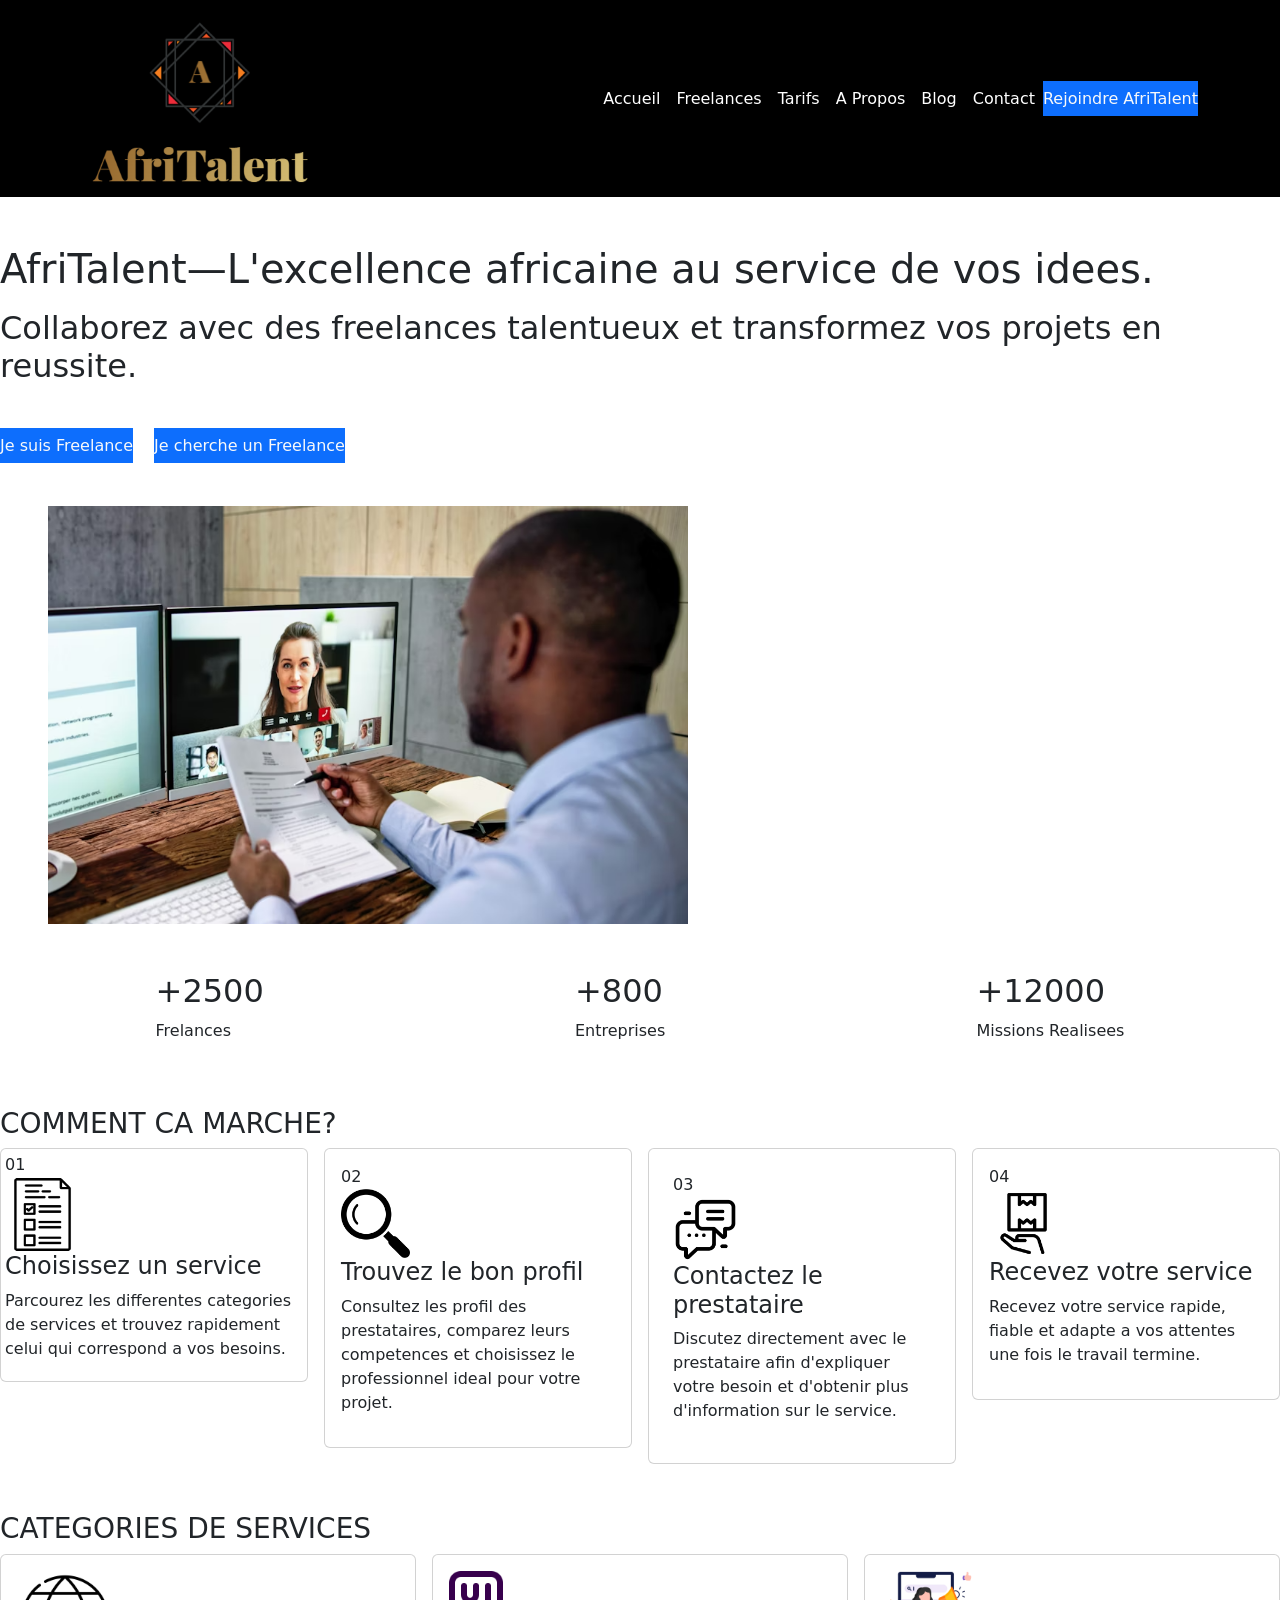
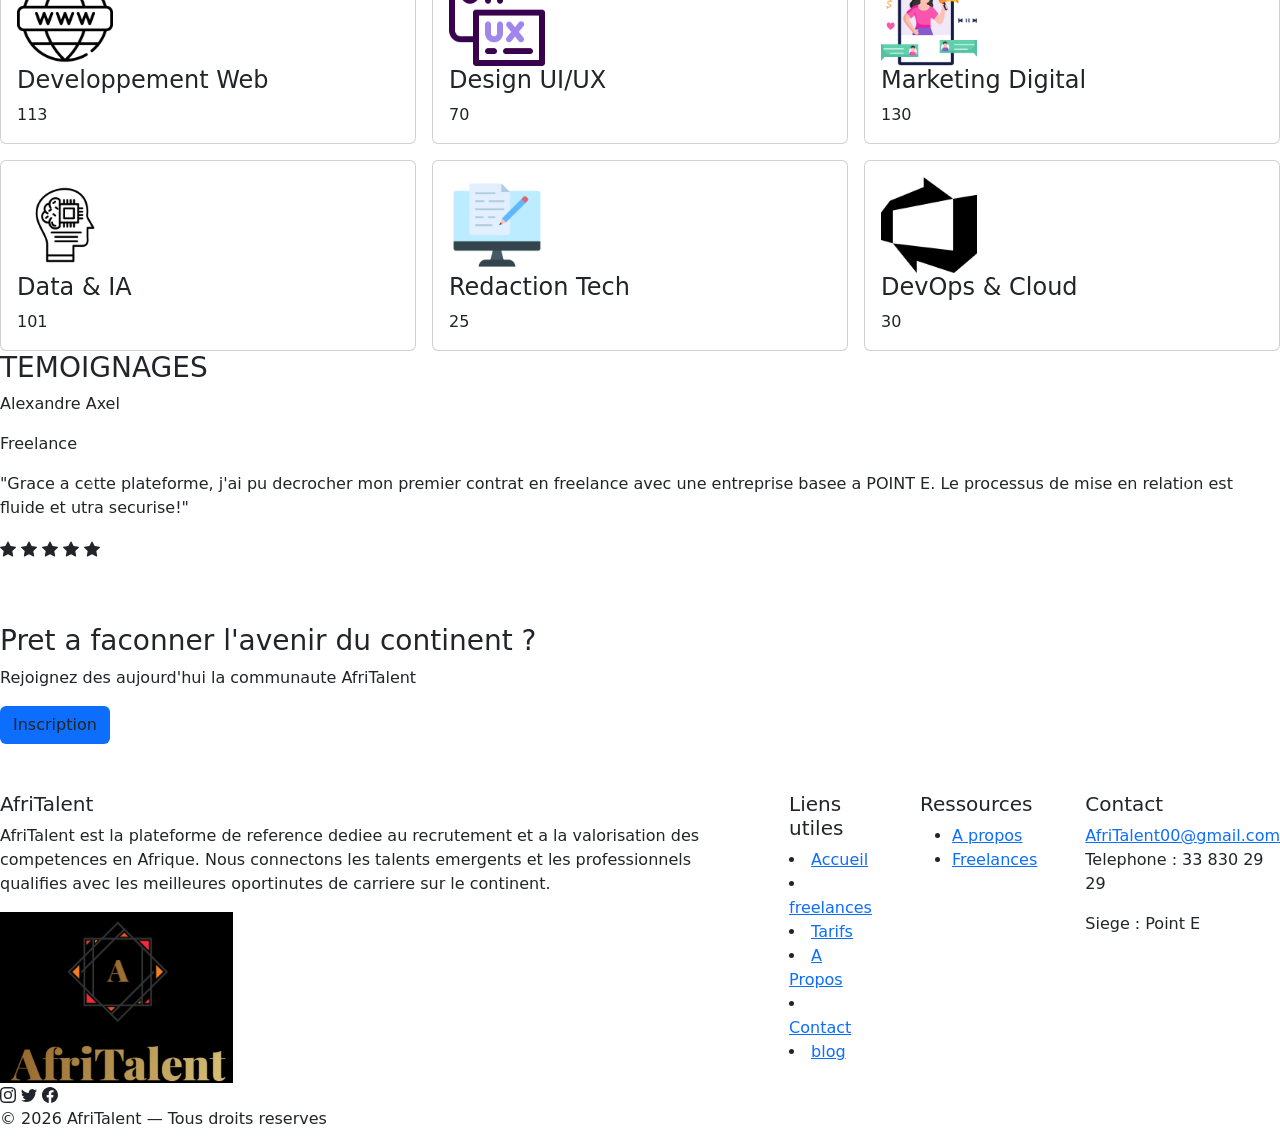
==== index.html @ 54f85961 "HTML : structure complète des 5 pages avec sections et contenu texte" ====
<!DOCTYPE html>
<html lang="fr">
<head>
    <meta charset="UTF-8">
    <meta name="viewport" content="width=device-width, initial-scale=1.0">
    <title>AfriTalent _ Accueil</title>

    <link
    href="https://cdn.jsdelivr.net/npm/bootstrap@5.3.0/dist/css/bootstrap.min.css"
    rel="stylesheet">

    <link rel="stylesheet" href="css/style.css">
</head>
<body>

        
    </header> 
        <!-- HEADER / NAVBAR -->
        <nav class="navbar navbar-expand-lg navbar-dark bg-black">
            <div class="container">
                <a class="navbar-brand" href="index.html"><img src="Images/logoAFRI.png" alt=""></a>
                <button class="navbar-toggler" type="button"
                        data-bs-toggle="collapse"
                        data-bs-target="#navMenu"
                        aria-controls="navMenu"
                        aria-expanded="false"
                        aria-label="toggle navigation">
                    <span class="navbar-toggler-icon"></span>
                </button>
                <div class="collapse navbar-collapse" id="navMenu">

                    <ul class=" navbar-nav ms-auto">

                        <li class="nav-item"><a class="nav-link active" href="index.html"> Accueil</a></li>
                        <li class="nav-item"><a class="nav-link active" href="freelances.html"> Freelances</a></li>
                        <li class="nav-item"><a class="nav-link active" href="tarifs.html">Tarifs</a></li>
                        <li class="nav-item"><a class="nav-link active" href="about.html"> A Propos</a></li>
                        <li class="nav-item"><a class="nav-link active" href="index.html">Blog</a></li>
                        <li class="nav-item"><a class="nav-link active" href="contact.html">Contact</a></li>
                        
                    </ul>
                </div>

                <div>  
                    <a class="bg-primary text-light text-decoration-none py-2" href="contact.html">Rejoindre AfriTalent</a>
            </div>

        </nav>  
    </header>  

    <main>

        <section class="py-5">
            <!-- SECTION HERO -->

            <div>
                <h1>AfriTalent—L'excellence africaine au service de vos idees.</h1>
            </div>

            <div>
                <h2 class="mt-3">Collaborez avec des freelances talentueux et transformez vos projets en reussite.</h2>
            </div>
            <div class="mt-5">
            <a class="bg-primary text-light text-decoration-none py-2 " href="freelances.html">Je suis Freelance</a>
            <a class="bg-primary text-light text-decoration-none py-2 ms-3" href="index.html">Je cherche un Freelance</a>
            </div>

            <div class="mt-5">
                <div><img src="Images/photravail.png" class="w-50 ms-5" alt=""></div>
                <div class="d-flex justify-content-around mt-5 align-items-center flex-grow-1">
                    <div>
                        <h2>+2500</h2>
                        <p>Frelances</p>
                    </div>
                    <div>
                        <h2>+800</h2>
                        <p>Entreprises</p>
                    </div>
                    <div>
                        <h2>+12000</h2>
                        <P>Missions Realisees</P>
                    </div>
                </div>
            </div> 

        </section>

        <section>
            <h3>COMMENT CA MARCHE? </h3>

            <div  class="row g-3">
                <div class="col-md-3">
                    <div class="card p-1">
                        <span>01</span>
                        <img src="Images/service.png" class="w-25" alt="">
                        <h4>Choisissez un service</h4>
                        <p>Parcourez les differentes categories de services et trouvez rapidement celui qui correspond a vos besoins. </p>
                    </div>
                </div>
                <div class="col-md-3">
                    <div class="card p-3">
                        <span>02</span>
                        <img src="Images/recherche.png" class="w-25" alt="">
                        <h4>Trouvez le bon profil</h4>
                        <p>Consultez les profil des prestataires, comparez leurs competences et choisissez le professionnel ideal pour votre projet.</p>
                    </div>
                </div>
                <div class="col-md-3">
                    <div class="card p-4">
                        <span>03</span>
                        <img src="Images/contact.png" class="w-25" alt="">
                        <h4>Contactez le prestataire</h4>
                        <p>Discutez directement avec le prestataire afin d'expliquer votre besoin et d'obtenir plus d'information sur le service.</p>
                    </div>
                </div>
                <div class="col-md-3">
                    <div class="card p-3">
                        <span>04</span>
                        <img src="Images/recevoir.png" class="w-25" alt="">
                        <h4>Recevez votre service</h4>
                        <p>Recevez votre service rapide, fiable et adapte a vos attentes une fois le travail termine.</p>
                    </div>
                </div>

            </div>


        </section>

        <section class="mt-5">

            <h3>CATEGORIES DE SERVICES</h3>

            <div class="row g-3">
                <div class="col-md-4">
                    <div class="card p-3">
                        <img src="Images/devWeb.png" class="w-25" alt="">
                        <h4>Developpement  Web</h4>
                        <span>113</span>
                    </div>
                </div>

                <div  class="col-md-4">
                    <div class="card p-3">
                        <img src="Images/uiux.png" class="w-25" alt="">
                        <h4>Design UI/UX</h4>
                        <span>70</span>
                    </div>
                </div>

                <div  class="col-md-4">
                    <div class="card p-3">
                        <img src="Images/digital-marketing.png" class="w-25" alt="">
                        <h4>Marketing Digital</h4>
                        <span>130</span>
                    </div>
                </div>

                <div  class="col-md-4">
                    <div class="card p-3">
                        <img src="Images/assistant-intelligent.png" class="w-25" alt="">
                        <h4>Data & IA</h4>
                        <span>101</span>
                    </div>
                </div>

                <div  class="col-md-4">
                    <div class="card p-3">
                        <img src="Images/redTech.png" class="w-25" alt="">
                        <h4>Redaction Tech</h4>
                        <span>25</span>
                    </div>
                </div>

                <div  class="col-md-4">
                    <div class="card p-3">
                        <img src="Images/devCloud.png" class="w-25" alt="">
                        <h4>DevOps & Cloud</h4>
                        <span>30</span>
                    </div>
                </div>

            </div>
        </section>

        <section>

            <h3>TEMOIGNAGES</h3>

            <div id="carouselExampleAutoplaying" class=" carousel slide" data-bs-ride="carousel">
                <div class="carousel-inner col-md-6">

                    
                        <div class="carousel-item active" data-bs-interval="10000">
                            <img src="Images/pers1.jpg" class="d-block w-100 " alt="">
                            <p>Alexandre Axel</p>
                            <p>Freelance</p>
                            <p>"Grace a cette plateforme, j'ai pu decrocher mon premier contrat en freelance avec une entreprise basee a POINT E. Le processus de mise en relation est fluide et utra securise!"</p>
                            <p> <svg xmlns="http://www.w3.org/2000/svg" width="16" height="16" fill="currentColor" class="bi bi-star-fill" viewBox="0 0 16 16">
  <path d="M3.612 15.443c-.386.198-.824-.149-.746-.592l.83-4.73L.173 6.765c-.329-.314-.158-.888.283-.95l4.898-.696L7.538.792c.197-.39.73-.39.927 0l2.184 4.327 4.898.696c.441.062.612.636.282.95l-3.522 3.356.83 4.73c.078.443-.36.79-.746.592L8 13.187l-4.389 2.256z"/>
</svg>
                            <svg xmlns="http://www.w3.org/2000/svg" width="16" height="16" fill="currentColor" class="bi bi-star-fill" viewBox="0 0 16 16">
  <path d="M3.612 15.443c-.386.198-.824-.149-.746-.592l.83-4.73L.173 6.765c-.329-.314-.158-.888.283-.95l4.898-.696L7.538.792c.197-.39.73-.39.927 0l2.184 4.327 4.898.696c.441.062.612.636.282.95l-3.522 3.356.83 4.73c.078.443-.36.79-.746.592L8 13.187l-4.389 2.256z"/>
</svg>
                            <svg xmlns="http://www.w3.org/2000/svg" width="16" height="16" fill="currentColor" class="bi bi-star-fill" viewBox="0 0 16 16">
  <path d="M3.612 15.443c-.386.198-.824-.149-.746-.592l.83-4.73L.173 6.765c-.329-.314-.158-.888.283-.95l4.898-.696L7.538.792c.197-.39.73-.39.927 0l2.184 4.327 4.898.696c.441.062.612.636.282.95l-3.522 3.356.83 4.73c.078.443-.36.79-.746.592L8 13.187l-4.389 2.256z"/>
</svg>
                            <svg xmlns="http://www.w3.org/2000/svg" width="16" height="16" fill="currentColor" class="bi bi-star-fill" viewBox="0 0 16 16">
  <path d="M3.612 15.443c-.386.198-.824-.149-.746-.592l.83-4.73L.173 6.765c-.329-.314-.158-.888.283-.95l4.898-.696L7.538.792c.197-.39.73-.39.927 0l2.184 4.327 4.898.696c.441.062.612.636.282.95l-3.522 3.356.83 4.73c.078.443-.36.79-.746.592L8 13.187l-4.389 2.256z"/>
</svg>
                            <svg xmlns="http://www.w3.org/2000/svg" width="16" height="16" fill="currentColor" class="bi bi-star-fill" viewBox="0 0 16 16">
  <path d="M3.612 15.443c-.386.198-.824-.149-.746-.592l.83-4.73L.173 6.765c-.329-.314-.158-.888.283-.95l4.898-.696L7.538.792c.197-.39.73-.39.927 0l2.184 4.327 4.898.696c.441.062.612.636.282.95l-3.522 3.356.83 4.73c.078.443-.36.79-.746.592L8 13.187l-4.389 2.256z"/>
</svg></p>
                        </div>
                        <div class="carousel-item " data-bs-interval="2000">
                            <img src="Images/pers2.jpg" class="d-block w-100 " alt="...">
                            <p>Martin Nike</p>
                            <p>Entreprise</p>
                            <p>"Trouver des profils qualifies et disponibles a POINT E ou partout en Afrique est un veritable defi. Ce site nous a permis de recruter trois profils cles en un temps record."</p>
                            <p> <svg xmlns="http://www.w3.org/2000/svg" width="16" height="16" fill="currentColor" class="bi bi-star-fill" viewBox="0 0 16 16">
  <path d="M3.612 15.443c-.386.198-.824-.149-.746-.592l.83-4.73L.173 6.765c-.329-.314-.158-.888.283-.95l4.898-.696L7.538.792c.197-.39.73-.39.927 0l2.184 4.327 4.898.696c.441.062.612.636.282.95l-3.522 3.356.83 4.73c.078.443-.36.79-.746.592L8 13.187l-4.389 2.256z"/>
</svg>
                            <svg xmlns="http://www.w3.org/2000/svg" width="16" height="16" fill="currentColor" class="bi bi-star-fill" viewBox="0 0 16 16">
  <path d="M3.612 15.443c-.386.198-.824-.149-.746-.592l.83-4.73L.173 6.765c-.329-.314-.158-.888.283-.95l4.898-.696L7.538.792c.197-.39.73-.39.927 0l2.184 4.327 4.898.696c.441.062.612.636.282.95l-3.522 3.356.83 4.73c.078.443-.36.79-.746.592L8 13.187l-4.389 2.256z"/>
</svg>
                            <svg xmlns="http://www.w3.org/2000/svg" width="16" height="16" fill="currentColor" class="bi bi-star-fill" viewBox="0 0 16 16">
  <path d="M3.612 15.443c-.386.198-.824-.149-.746-.592l.83-4.73L.173 6.765c-.329-.314-.158-.888.283-.95l4.898-.696L7.538.792c.197-.39.73-.39.927 0l2.184 4.327 4.898.696c.441.062.612.636.282.95l-3.522 3.356.83 4.73c.078.443-.36.79-.746.592L8 13.187l-4.389 2.256z"/>
</svg>
                            <svg xmlns="http://www.w3.org/2000/svg" width="16" height="16" fill="currentColor" class="bi bi-star-fill" viewBox="0 0 16 16">
  <path d="M3.612 15.443c-.386.198-.824-.149-.746-.592l.83-4.73L.173 6.765c-.329-.314-.158-.888.283-.95l4.898-.696L7.538.792c.197-.39.73-.39.927 0l2.184 4.327 4.898.696c.441.062.612.636.282.95l-3.522 3.356.83 4.73c.078.443-.36.79-.746.592L8 13.187l-4.389 2.256z"/>
</svg>
                            <svg xmlns="http://www.w3.org/2000/svg" width="16" height="16" fill="currentColor" class="bi bi-star-fill" viewBox="0 0 16 16">
  <path d="M3.612 15.443c-.386.198-.824-.149-.746-.592l.83-4.73L.173 6.765c-.329-.314-.158-.888.283-.95l4.898-.696L7.538.792c.197-.39.73-.39.927 0l2.184 4.327 4.898.696c.441.062.612.636.282.95l-3.522 3.356.83 4.73c.078.443-.36.79-.746.592L8 13.187l-4.389 2.256z"/>
</svg></p>
                        </div>
                        <div class="carousel-item " data-bs-interval="2000">
                            <img src="Images/pers3.jpg" class="d-block w-100 " alt="...">
                            <p>Lara Garcia</p>
                            <p>Freelance</p>
                            <p>"Simple, rapide et efficace. Le meilleur endroit pour propulser sa carriere." </p>
                            <p> <svg xmlns="http://www.w3.org/2000/svg" width="16" height="16" fill="currentColor" class="bi bi-star-fill" viewBox="0 0 16 16">
  <path d="M3.612 15.443c-.386.198-.824-.149-.746-.592l.83-4.73L.173 6.765c-.329-.314-.158-.888.283-.95l4.898-.696L7.538.792c.197-.39.73-.39.927 0l2.184 4.327 4.898.696c.441.062.612.636.282.95l-3.522 3.356.83 4.73c.078.443-.36.79-.746.592L8 13.187l-4.389 2.256z"/>
</svg>
                            <svg xmlns="http://www.w3.org/2000/svg" width="16" height="16" fill="currentColor" class="bi bi-star-fill" viewBox="0 0 16 16">
  <path d="M3.612 15.443c-.386.198-.824-.149-.746-.592l.83-4.73L.173 6.765c-.329-.314-.158-.888.283-.95l4.898-.696L7.538.792c.197-.39.73-.39.927 0l2.184 4.327 4.898.696c.441.062.612.636.282.95l-3.522 3.356.83 4.73c.078.443-.36.79-.746.592L8 13.187l-4.389 2.256z"/>
</svg>
                            <svg xmlns="http://www.w3.org/2000/svg" width="16" height="16" fill="currentColor" class="bi bi-star-fill" viewBox="0 0 16 16">
  <path d="M3.612 15.443c-.386.198-.824-.149-.746-.592l.83-4.73L.173 6.765c-.329-.314-.158-.888.283-.95l4.898-.696L7.538.792c.197-.39.73-.39.927 0l2.184 4.327 4.898.696c.441.062.612.636.282.95l-3.522 3.356.83 4.73c.078.443-.36.79-.746.592L8 13.187l-4.389 2.256z"/>
</svg>
                            <svg xmlns="http://www.w3.org/2000/svg" width="16" height="16" fill="currentColor" class="bi bi-star-fill" viewBox="0 0 16 16">
  <path d="M3.612 15.443c-.386.198-.824-.149-.746-.592l.83-4.73L.173 6.765c-.329-.314-.158-.888.283-.95l4.898-.696L7.538.792c.197-.39.73-.39.927 0l2.184 4.327 4.898.696c.441.062.612.636.282.95l-3.522 3.356.83 4.73c.078.443-.36.79-.746.592L8 13.187l-4.389 2.256z"/>
</svg>
                            <svg xmlns="http://www.w3.org/2000/svg" width="16" height="16" fill="currentColor" class="bi bi-star-fill" viewBox="0 0 16 16">
  <path d="M3.612 15.443c-.386.198-.824-.149-.746-.592l.83-4.73L.173 6.765c-.329-.314-.158-.888.283-.95l4.898-.696L7.538.792c.197-.39.73-.39.927 0l2.184 4.327 4.898.696c.441.062.612.636.282.95l-3.522 3.356.83 4.73c.078.443-.36.79-.746.592L8 13.187l-4.389 2.256z"/>
</svg></p>
                        </div>
                        <div class="carousel-item"  data-bs-interval="2000">
                            <img src="Images/pers4.jpg" class="d-block w-100 " alt="">
                            <p>Ducobu babou</p>
                            <p>Entreprise</p>
                            <p>"Plus de 40% de visibilite en un mois ! Mon portfolio n'avait jamais recu autant de visites. C'est la plateforme qui manquait pour mettre en avant le savoir-faire local.</p>
                            <p> <svg xmlns="http://www.w3.org/2000/svg" width="16" height="16" fill="currentColor" class="bi bi-star-fill" viewBox="0 0 16 16">
  <path d="M3.612 15.443c-.386.198-.824-.149-.746-.592l.83-4.73L.173 6.765c-.329-.314-.158-.888.283-.95l4.898-.696L7.538.792c.197-.39.73-.39.927 0l2.184 4.327 4.898.696c.441.062.612.636.282.95l-3.522 3.356.83 4.73c.078.443-.36.79-.746.592L8 13.187l-4.389 2.256z"/>
</svg>
                            <svg xmlns="http://www.w3.org/2000/svg" width="16" height="16" fill="currentColor" class="bi bi-star-fill" viewBox="0 0 16 16">
  <path d="M3.612 15.443c-.386.198-.824-.149-.746-.592l.83-4.73L.173 6.765c-.329-.314-.158-.888.283-.95l4.898-.696L7.538.792c.197-.39.73-.39.927 0l2.184 4.327 4.898.696c.441.062.612.636.282.95l-3.522 3.356.83 4.73c.078.443-.36.79-.746.592L8 13.187l-4.389 2.256z"/>
</svg>
                            <svg xmlns="http://www.w3.org/2000/svg" width="16" height="16" fill="currentColor" class="bi bi-star-fill" viewBox="0 0 16 16">
  <path d="M3.612 15.443c-.386.198-.824-.149-.746-.592l.83-4.73L.173 6.765c-.329-.314-.158-.888.283-.95l4.898-.696L7.538.792c.197-.39.73-.39.927 0l2.184 4.327 4.898.696c.441.062.612.636.282.95l-3.522 3.356.83 4.73c.078.443-.36.79-.746.592L8 13.187l-4.389 2.256z"/>
</svg>
                            <svg xmlns="http://www.w3.org/2000/svg" width="16" height="16" fill="currentColor" class="bi bi-star-fill" viewBox="0 0 16 16">
  <path d="M3.612 15.443c-.386.198-.824-.149-.746-.592l.83-4.73L.173 6.765c-.329-.314-.158-.888.283-.95l4.898-.696L7.538.792c.197-.39.73-.39.927 0l2.184 4.327 4.898.696c.441.062.612.636.282.95l-3.522 3.356.83 4.73c.078.443-.36.79-.746.592L8 13.187l-4.389 2.256z"/>
</svg>
                            <svg xmlns="http://www.w3.org/2000/svg" width="16" height="16" fill="currentColor" class="bi bi-star-fill" viewBox="0 0 16 16">
  <path d="M3.612 15.443c-.386.198-.824-.149-.746-.592l.83-4.73L.173 6.765c-.329-.314-.158-.888.283-.95l4.898-.696L7.538.792c.197-.39.73-.39.927 0l2.184 4.327 4.898.696c.441.062.612.636.282.95l-3.522 3.356.83 4.73c.078.443-.36.79-.746.592L8 13.187l-4.389 2.256z"/>
</svg></p>
                        </div>
                </div>
                <button class="carousel-control-prev" type="button" data-bs-target="#carouselExampleAutoplaying" data-bs-slide="prev">
                    <span class="carousel-control-prev-icon" aria-hidden="true"></span>
                    <span class="visually-hidden">Previous</span>
                </button>
                <button class="carousel-control-next" type="button" data-bs-target="#carouselExampleAutoplaying" data-bs-slide="next">
                    <span class="carousel-control-next-icon" aria-hidden="true"></span>
                    <span class="visually-hidden">Next</span>
                </button>
            </div>
            
        </section>

        <section class="mt-5">

            <div>
                <h3>Pret a faconner l'avenir du continent ?</h3>
                <p>Rejoignez des aujourd'hui la communaute AfriTalent</p>
                <button class="btn bg-primary">Inscription</button>
            </div>
            
        </section>
    </main>

    <footer class="mt-5">
        <!-- colonnes bootstrap -->
        <div  class="d-flex gap-5">
            <div>
                <h5>AfriTalent</h5>
                <p> AfriTalent est la plateforme de reference dediee au recrutement et a la valorisation des competences en Afrique. Nous connectons les talents emergents et les professionnels qualifies avec les meilleures oportinutes de carriere sur le continent.</p>
                <img src="Images/logoAFRI.png" alt="">
            </div>

            <div>
                <h5>Liens utiles</h5>
                <div>
                    <li><a href="index.html">Accueil</a></li>
                    <li><a href="freelances.html">freelances</a></li>
                    <li><a href="tarifs.html">Tarifs</a></li>
                    <li><a href="about.html">A Propos</a></li>
                    <li><a href="contact.html">Contact</a></li>
                    <li><a href="index.html">blog</a></li>
                </div>
            </div>

            <div>
                <h5>Ressources</h5>
                <ul>
                    <li><a href="about.html">A propos</a></li>
                    <li><a href="freelances.html">Freelances</a></li>

                </ul>
            </div>

            <div>
                <h5>Contact</h5>
                <a href="email">AfriTalent00@gmail.com</a>
                <p>Telephone : 33 830 29 29</p>
                <p>Siege : Point E</p>
            </div>
        
        </div>
        <div>
            <svg xmlns="http://www.w3.org/2000/svg" width="16" height="16" fill="currentColor" class="bi bi-instagram" viewBox="0 0 16 16">
  <path d="M8 0C5.829 0 5.556.01 4.703.048 3.85.088 3.269.222 2.76.42a3.9 3.9 0 0 0-1.417.923A3.9 3.9 0 0 0 .42 2.76C.222 3.268.087 3.85.048 4.7.01 5.555 0 5.827 0 8.001c0 2.172.01 2.444.048 3.297.04.852.174 1.433.372 1.942.205.526.478.972.923 1.417.444.445.89.719 1.416.923.51.198 1.09.333 1.942.372C5.555 15.99 5.827 16 8 16s2.444-.01 3.298-.048c.851-.04 1.434-.174 1.943-.372a3.9 3.9 0 0 0 1.416-.923c.445-.445.718-.891.923-1.417.197-.509.332-1.09.372-1.942C15.99 10.445 16 10.173 16 8s-.01-2.445-.048-3.299c-.04-.851-.175-1.433-.372-1.941a3.9 3.9 0 0 0-.923-1.417A3.9 3.9 0 0 0 13.24.42c-.51-.198-1.092-.333-1.943-.372C10.443.01 10.172 0 7.998 0zm-.717 1.442h.718c2.136 0 2.389.007 3.232.046.78.035 1.204.166 1.486.275.373.145.64.319.92.599s.453.546.598.92c.11.281.24.705.275 1.485.039.843.047 1.096.047 3.231s-.008 2.389-.047 3.232c-.035.78-.166 1.203-.275 1.485a2.5 2.5 0 0 1-.599.919c-.28.28-.546.453-.92.598-.28.11-.704.24-1.485.276-.843.038-1.096.047-3.232.047s-2.39-.009-3.233-.047c-.78-.036-1.203-.166-1.485-.276a2.5 2.5 0 0 1-.92-.598 2.5 2.5 0 0 1-.6-.92c-.109-.281-.24-.705-.275-1.485-.038-.843-.046-1.096-.046-3.233s.008-2.388.046-3.231c.036-.78.166-1.204.276-1.486.145-.373.319-.64.599-.92s.546-.453.92-.598c.282-.11.705-.24 1.485-.276.738-.034 1.024-.044 2.515-.045zm4.988 1.328a.96.96 0 1 0 0 1.92.96.96 0 0 0 0-1.92m-4.27 1.122a4.109 4.109 0 1 0 0 8.217 4.109 4.109 0 0 0 0-8.217m0 1.441a2.667 2.667 0 1 1 0 5.334 2.667 2.667 0 0 1 0-5.334"/>
</svg>
            <svg xmlns="http://www.w3.org/2000/svg" width="16" height="16" fill="currentColor" class="bi bi-twitter" viewBox="0 0 16 16">
  <path d="M5.026 15c6.038 0 9.341-5.003 9.341-9.334q.002-.211-.006-.422A6.7 6.7 0 0 0 16 3.542a6.7 6.7 0 0 1-1.889.518 3.3 3.3 0 0 0 1.447-1.817 6.5 6.5 0 0 1-2.087.793A3.286 3.286 0 0 0 7.875 6.03a9.32 9.32 0 0 1-6.767-3.429 3.29 3.29 0 0 0 1.018 4.382A3.3 3.3 0 0 1 .64 6.575v.045a3.29 3.29 0 0 0 2.632 3.218 3.2 3.2 0 0 1-.865.115 3 3 0 0 1-.614-.057 3.28 3.28 0 0 0 3.067 2.277A6.6 6.6 0 0 1 .78 13.58a6 6 0 0 1-.78-.045A9.34 9.34 0 0 0 5.026 15"/>
</svg>
            <svg xmlns="http://www.w3.org/2000/svg" width="16" height="16" fill="currentColor" class="bi bi-facebook" viewBox="0 0 16 16">
  <path d="M16 8.049c0-4.446-3.582-8.05-8-8.05C3.58 0-.002 3.603-.002 8.05c0 4.017 2.926 7.347 6.75 7.951v-5.625h-2.03V8.05H6.75V6.275c0-2.017 1.195-3.131 3.022-3.131.876 0 1.791.157 1.791.157v1.98h-1.009c-.993 0-1.303.621-1.303 1.258v1.51h2.218l-.354 2.326H9.25V16c3.824-.604 6.75-3.934 6.75-7.951"/>
</svg>
            <p>© 2026 AfriTalent — Tous droits reserves</p>
        </div>
    </footer>

    <script
    src="https://cdn.jsdelivr.net/npm/bootstrap@5.3.0/dist/js/bootstrap.bundle.min.js">
    </script>

    <script src="js/main.js"></script>
    
</body>
</html>
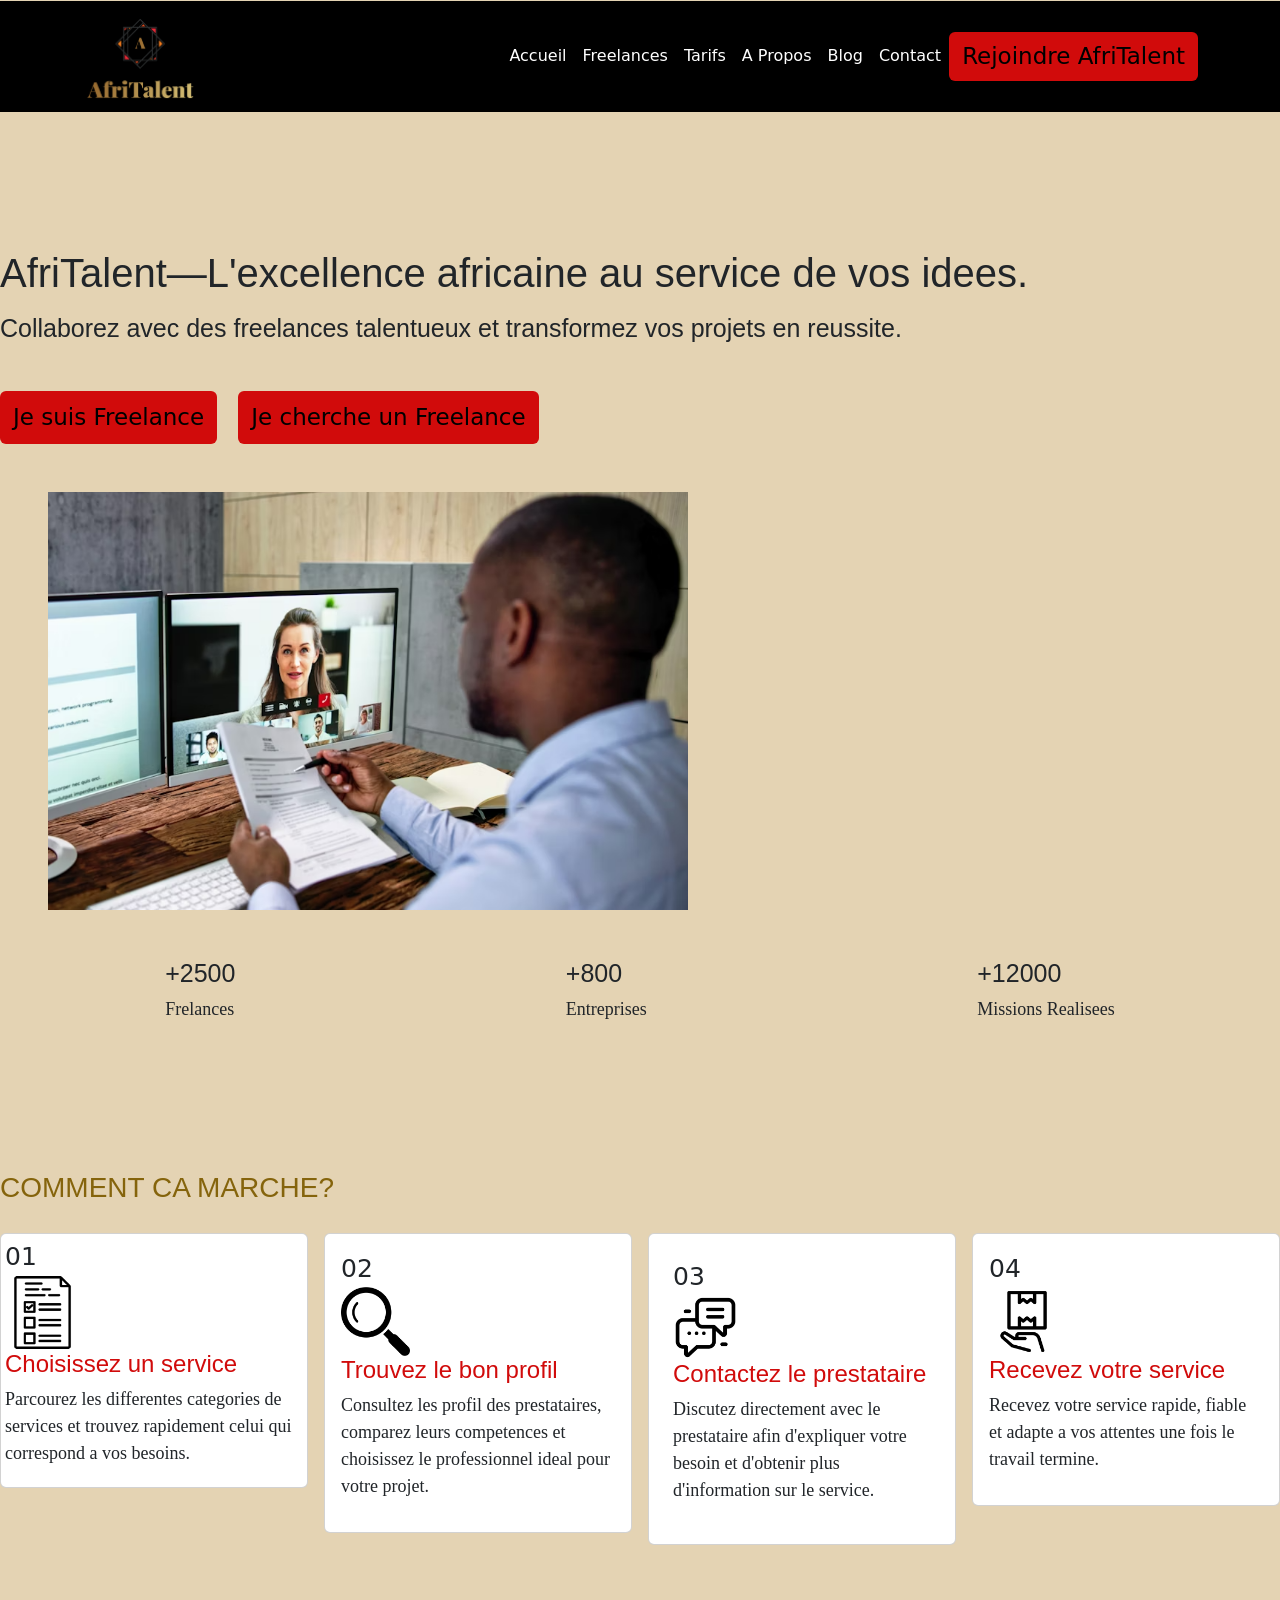
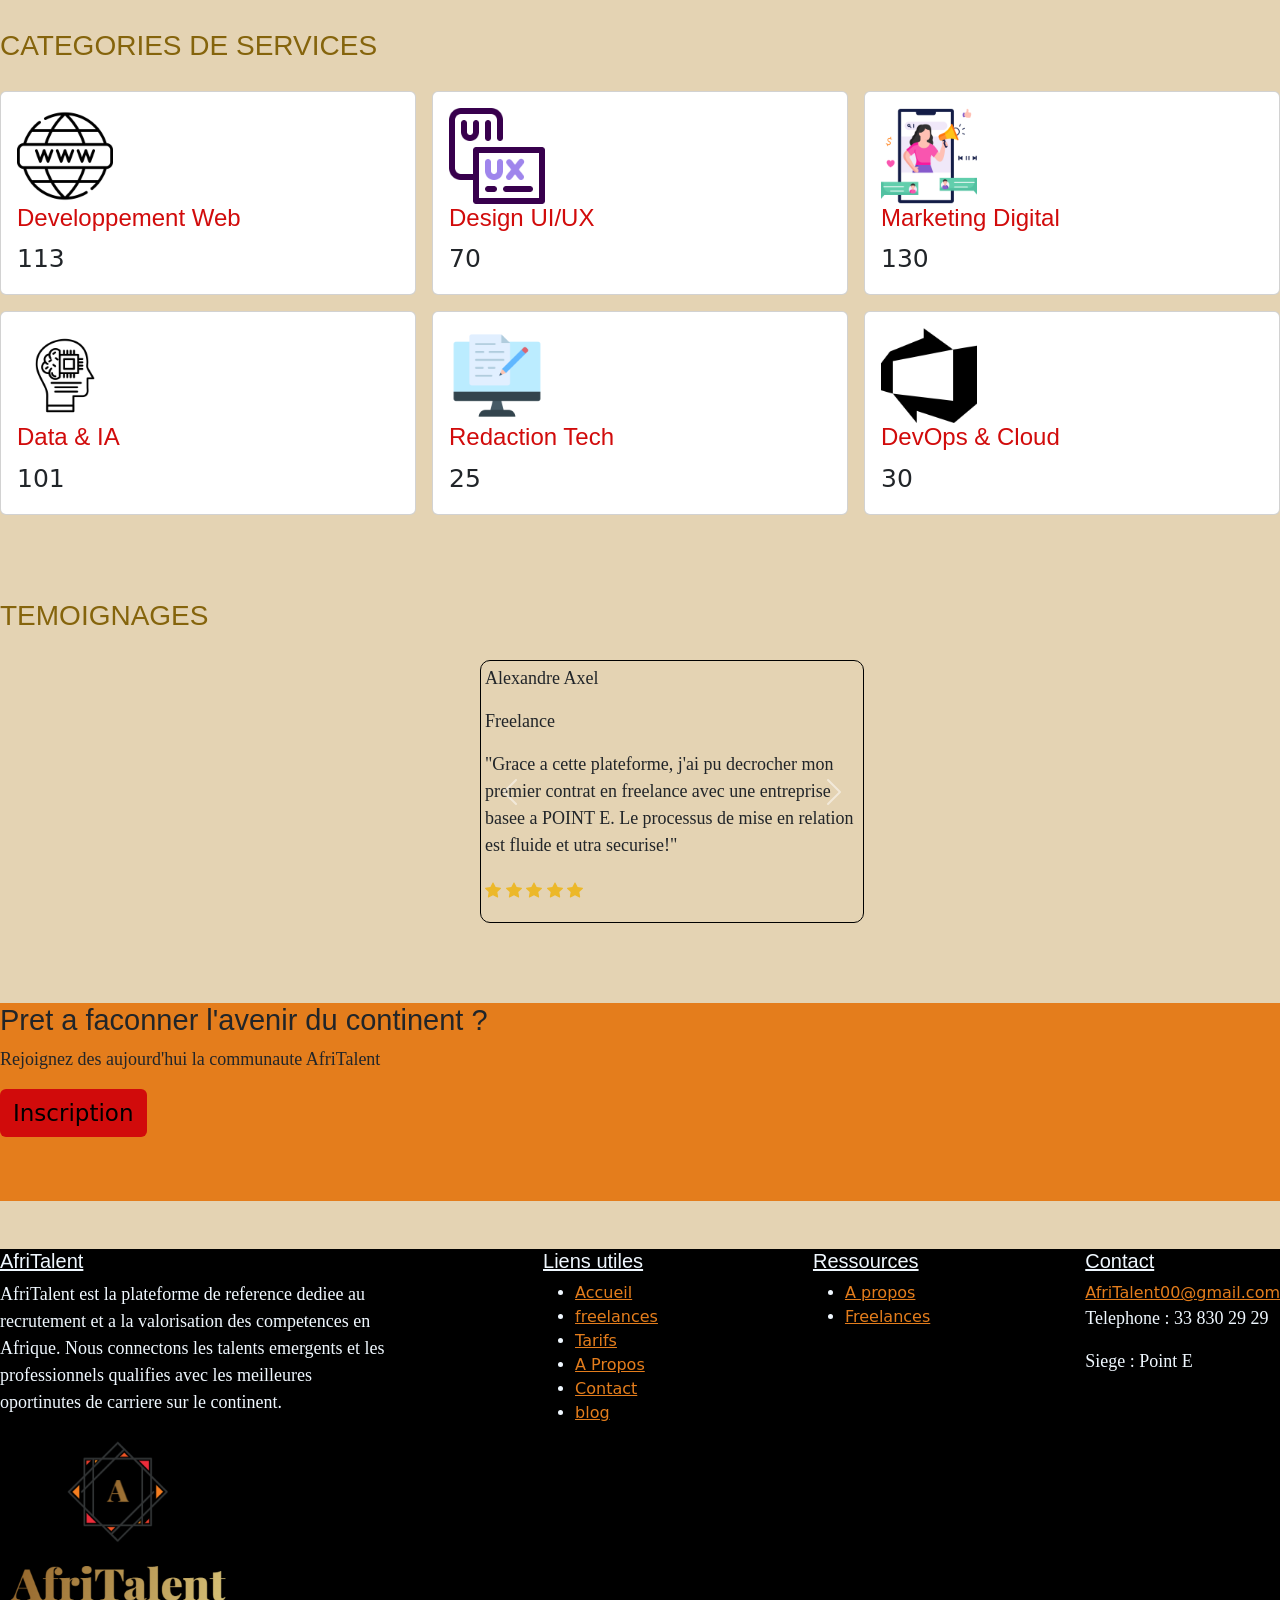
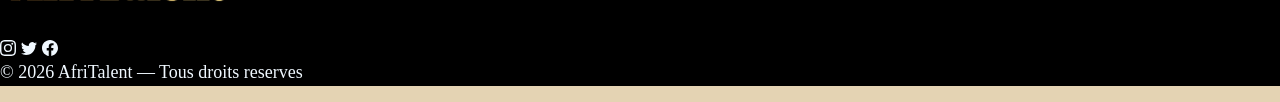
==== commit 0a73df50: "CSS : variables, typographie, layout général et styles de base" ====
--- a/index.html
+++ b/index.html
@@ -9,16 +9,16 @@
     href="https://cdn.jsdelivr.net/npm/bootstrap@5.3.0/dist/css/bootstrap.min.css"
     rel="stylesheet">
 
-    <link rel="stylesheet" href="css/style.css">
+    <link rel="stylesheet" type="text/css" href="css/style.css">
 </head>
 <body>
 
         
-    </header> 
+    <header> 
         <!-- HEADER / NAVBAR -->
         <nav class="navbar navbar-expand-lg navbar-dark bg-black">
             <div class="container">
-                <a class="navbar-brand" href="index.html"><img src="Images/logoAFRI.png" alt=""></a>
+                <a class="navbar-brand" href="index.html"><img src="Images/logoAFRI.png" class="logo" alt=""></a>
                 <button class="navbar-toggler" type="button"
                         data-bs-toggle="collapse"
                         data-bs-target="#navMenu"
@@ -42,7 +42,7 @@
                 </div>
 
                 <div>  
-                    <a class="bg-primary text-light text-decoration-none py-2" href="contact.html">Rejoindre AfriTalent</a>
+                    <button class="btn"   href="contact.html">Rejoindre AfriTalent</button>
             </div>
 
         </nav>  
@@ -50,19 +50,19 @@
 
     <main>
 
-        <section class="py-5">
+        <section class="sec1 py-5">
             <!-- SECTION HERO -->
 
             <div>
-                <h1>AfriTalent—L'excellence africaine au service de vos idees.</h1>
+                <h1 class="woo">AfriTalent—L'excellence africaine au service de vos idees.</h1>
             </div>
 
             <div>
                 <h2 class="mt-3">Collaborez avec des freelances talentueux et transformez vos projets en reussite.</h2>
             </div>
             <div class="mt-5">
-            <a class="bg-primary text-light text-decoration-none py-2 " href="freelances.html">Je suis Freelance</a>
-            <a class="bg-primary text-light text-decoration-none py-2 ms-3" href="index.html">Je cherche un Freelance</a>
+            <button class="btn  text-decoration-none py-2 " href="freelances.html">Je suis Freelance</button>
+            <button class="btn  text-decoration-none py-2 ms-3" href="index.html">Je cherche un Freelance</button>
             </div>
 
             <div class="mt-5">
@@ -288,12 +288,12 @@
             
         </section>
 
-        <section class="mt-5">
-
-            <div>
-                <h3>Pret a faconner l'avenir du continent ?</h3>
+        <section class="ban mt-5">
+
+            <div>
+                <h5>Pret a faconner l'avenir du continent ?</h5>
                 <p>Rejoignez des aujourd'hui la communaute AfriTalent</p>
-                <button class="btn bg-primary">Inscription</button>
+                <button class="btn ">Inscription</button>
             </div>
             
         </section>
@@ -301,7 +301,7 @@
 
     <footer class="mt-5">
         <!-- colonnes bootstrap -->
-        <div  class="d-flex gap-5">
+        <div  class="disp d-flex ">
             <div>
                 <h5>AfriTalent</h5>
                 <p> AfriTalent est la plateforme de reference dediee au recrutement et a la valorisation des competences en Afrique. Nous connectons les talents emergents et les professionnels qualifies avec les meilleures oportinutes de carriere sur le continent.</p>
@@ -311,12 +311,14 @@
             <div>
                 <h5>Liens utiles</h5>
                 <div>
-                    <li><a href="index.html">Accueil</a></li>
-                    <li><a href="freelances.html">freelances</a></li>
-                    <li><a href="tarifs.html">Tarifs</a></li>
-                    <li><a href="about.html">A Propos</a></li>
-                    <li><a href="contact.html">Contact</a></li>
-                    <li><a href="index.html">blog</a></li>
+                    <ul>
+                        <li><a href="index.html">Accueil</a></li>
+                        <li><a href="freelances.html">freelances</a></li>
+                        <li><a href="tarifs.html">Tarifs</a></li>
+                        <li><a href="about.html">A Propos</a></li>
+                        <li><a href="contact.html">Contact</a></li>
+                        <li><a href="index.html">blog</a></li>
+                    </ul>
                 </div>
             </div>
 
--- a/css/style.css
+++ b/css/style.css
@@ -0,0 +1,185 @@
+*{
+    padding: 0;
+    margin: 0;
+}
+:root{
+    --main-bg-color: rgb(228, 211, 179);
+    --main-h3-color: rgb(133, 100, 12);
+    --main-h4-color: rgb(209, 11, 11);
+    --main-section-margin-top: 4em;
+    --main-section-height: 100%;
+    --body-a-color: rgb(228, 125, 28);
+    --main-titre-fm:  'Lucida Sans', 'Lucida Sans Regular', 'Lucida Grande', 'Lucida Sans Unicode', Geneva, Verdana, sans-serif;
+    --main-p-fm: 'Times New Roman', Times, serif;
+    --footer-bg-color: black;
+
+
+   
+}
+
+p svg{
+    color: rgb(236, 184, 41);
+}
+
+
+body{
+    margin: 0;
+    background-color: var(--main-bg-color);
+    padding-top: 1px;
+   
+}
+
+body h1,h2,h3,h4,h5{
+    font-family: var(--main-titre-fm);
+}
+
+body p{
+    font-family: var(--main-p-fm);
+    font-size: 18px;
+}
+
+header{
+    width: 100%;
+    margin: 0;
+    position: fixed;
+    padding: 0;
+    margin-top: 0;
+    z-index: 7;
+
+}
+.logo{
+    width: 9vw;
+}
+
+section{
+    /* margin-top: var(--main-section-margin-top); */
+    height: var(--main-section-height);
+}
+body a{
+    color: var(--body-a-color);
+
+}
+body h3{
+    color: var(--main-h3-color);
+    margin-bottom: 1em;
+    margin-top: 3em;
+}
+
+body h4{
+    color: var(--main-h4-color);
+}
+
+.woo{
+    margin-top: 200px;
+}
+
+.dd{
+    margin-top: 200px;
+}
+
+#carouselExampleAutoplaying{
+    /* height: 10em; */
+    width: 30vw;
+    margin-left: 30em;
+    border: 1px solid black;
+    border-radius: 10px;
+    padding: 4px;
+    margin-bottom: 5em;
+}
+span, h2{
+    font-size: 25px;
+}
+
+.ban{
+    background-color: rgb(228, 125, 28) ;
+    height: 22vh;
+    font-size: 20px;
+}
+.ban h5{
+    font-size: 29px;
+}
+
+.btn{
+    background-color:  rgb(209, 11, 11);
+    color: black;
+    font-size: 23px;
+   
+}
+
+footer{
+    background-color: var(--footer-bg-color);
+    color: aliceblue;
+   
+
+}
+
+.disp{
+    display: flex;
+    gap: 155px;
+    margin-bottom: 2em;
+}
+
+#free{
+    width: 20vh;
+    margin-top: 200px;
+    margin-bottom: 60px;
+    margin-left: 38em;
+}
+
+.img{
+    height: 350px;
+    width: 100%;
+    object-fit: cover;
+    object-position: top;
+}
+
+.tata{
+    margin-top: 200px;
+}
+
+.dop{
+    margin-top: 100px;
+    display: flex;
+    gap: 150px;
+    width: 100%;
+    font-size: 15px;
+}
+.iop input,select,textarea{
+    width: 40vw;
+    height: 10vh;
+    border-radius: 10px;
+}
+
+footer h5{
+    text-decoration: underline;
+
+}
+.oui{
+    width: 60vw;
+}
+
+.card2{
+   height: 400px;
+    width: 100%;
+    object-fit: cover;
+    object-position: top;
+    padding: 3px;
+}
+
+.ouba{
+    display: flex;
+    gap: 50px;
+    margin-top: 3em;
+}
+.dora{
+    display: flex;
+    gap: 50px;
+    margin-left: 350px;
+   
+}
+
+.dflex{
+    display: flex;
+    gap: 40px;
+    
+}
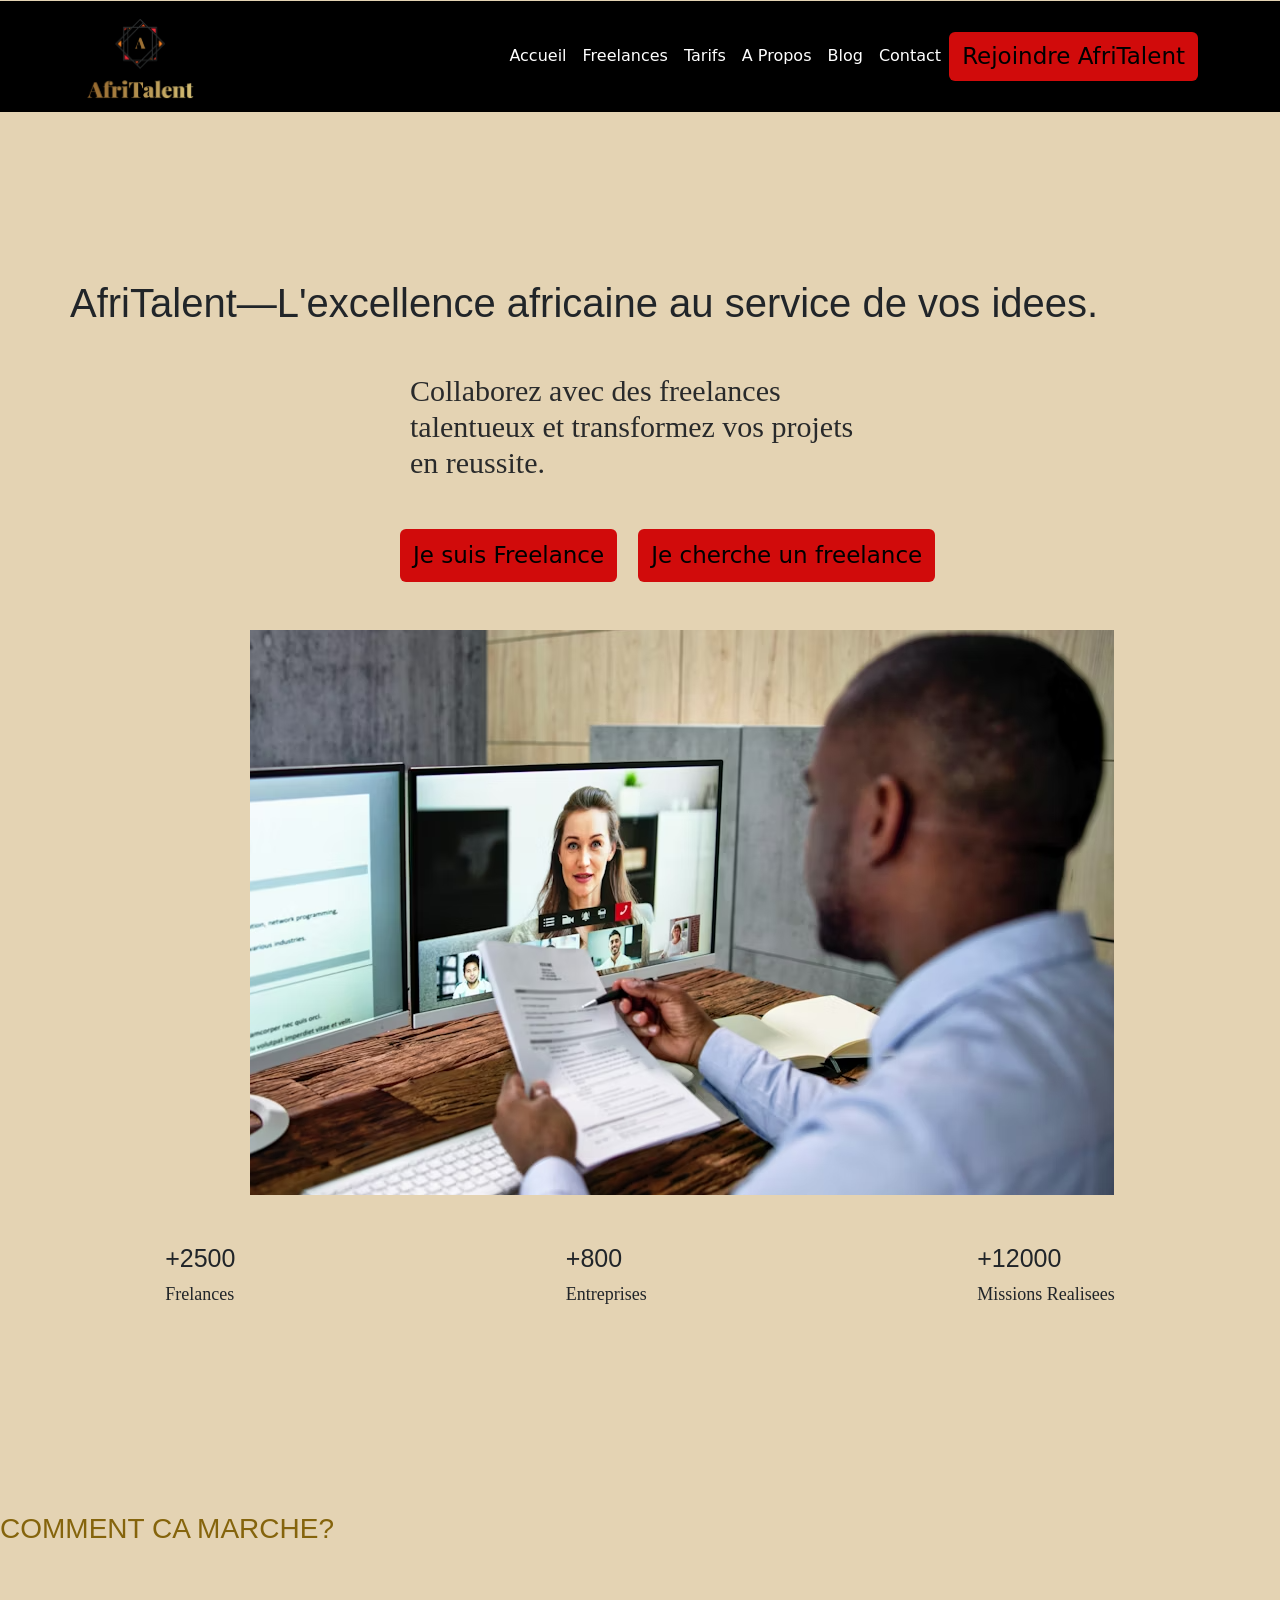
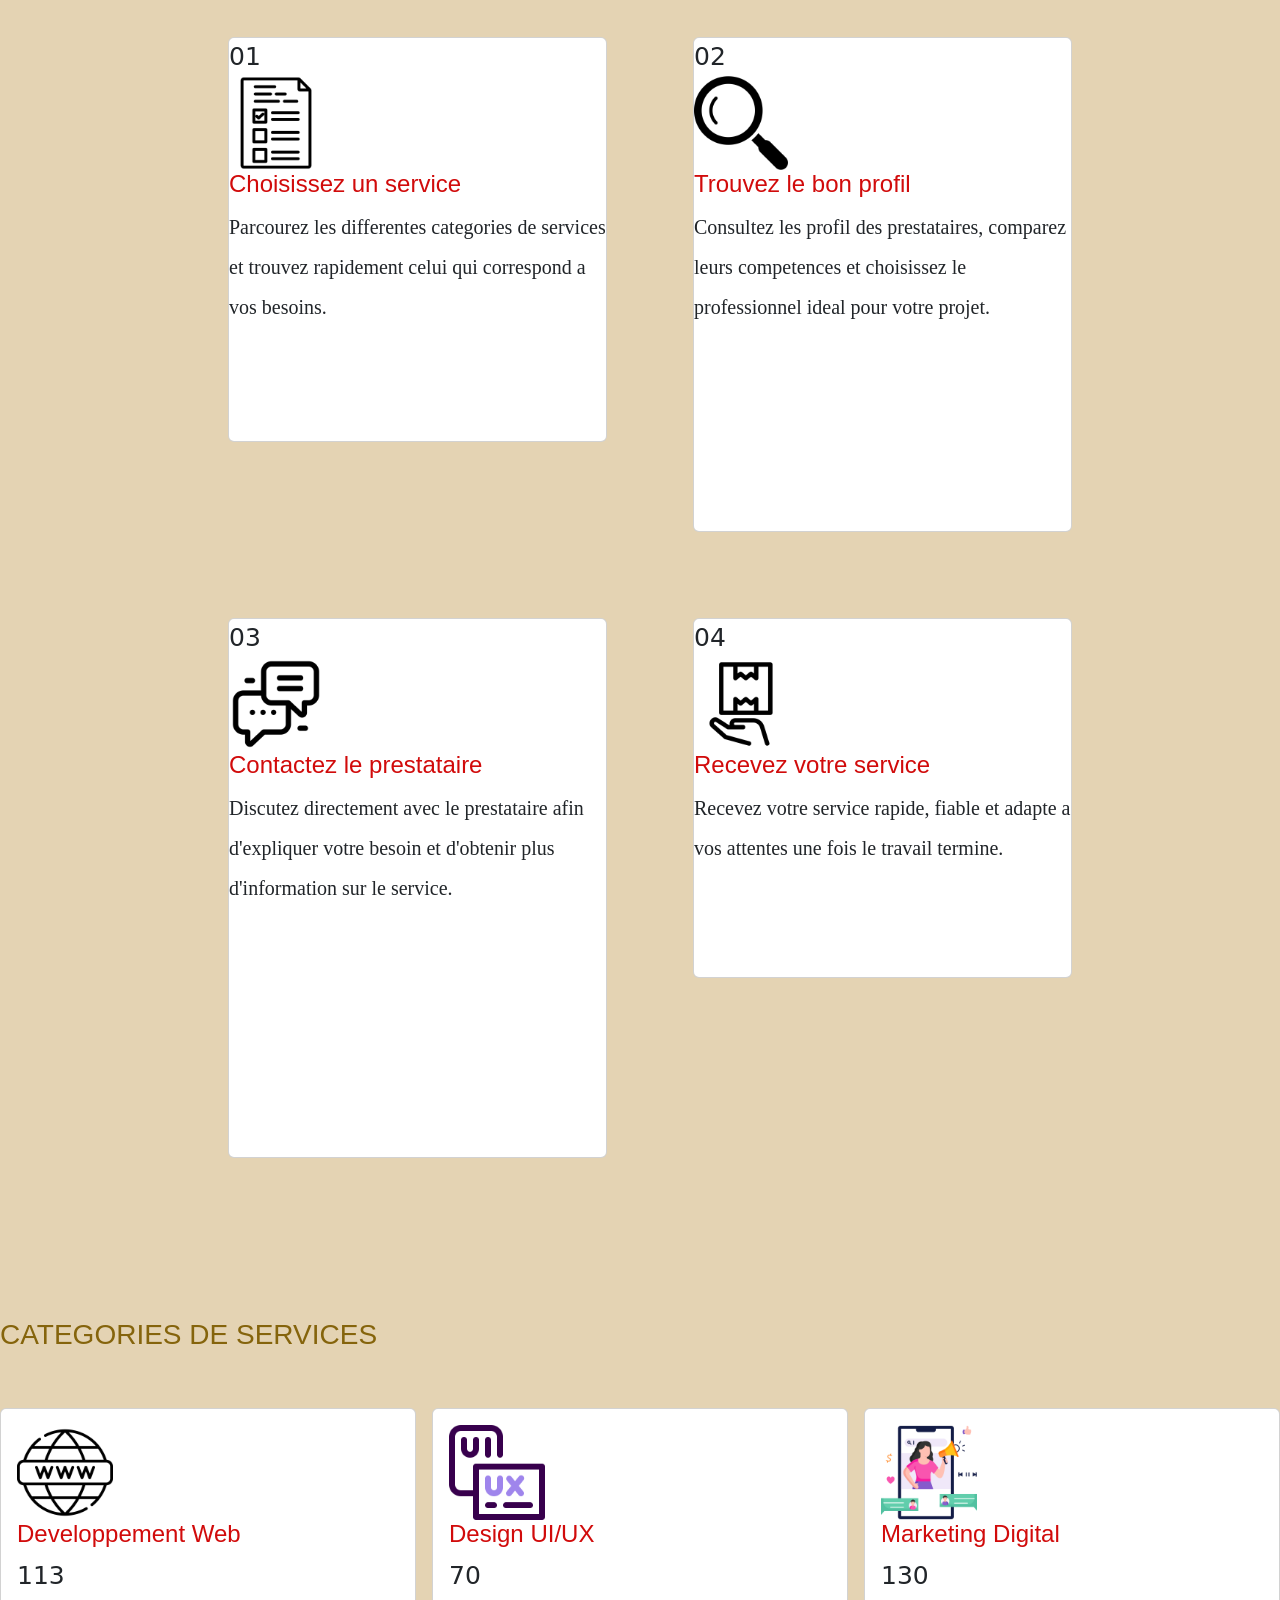
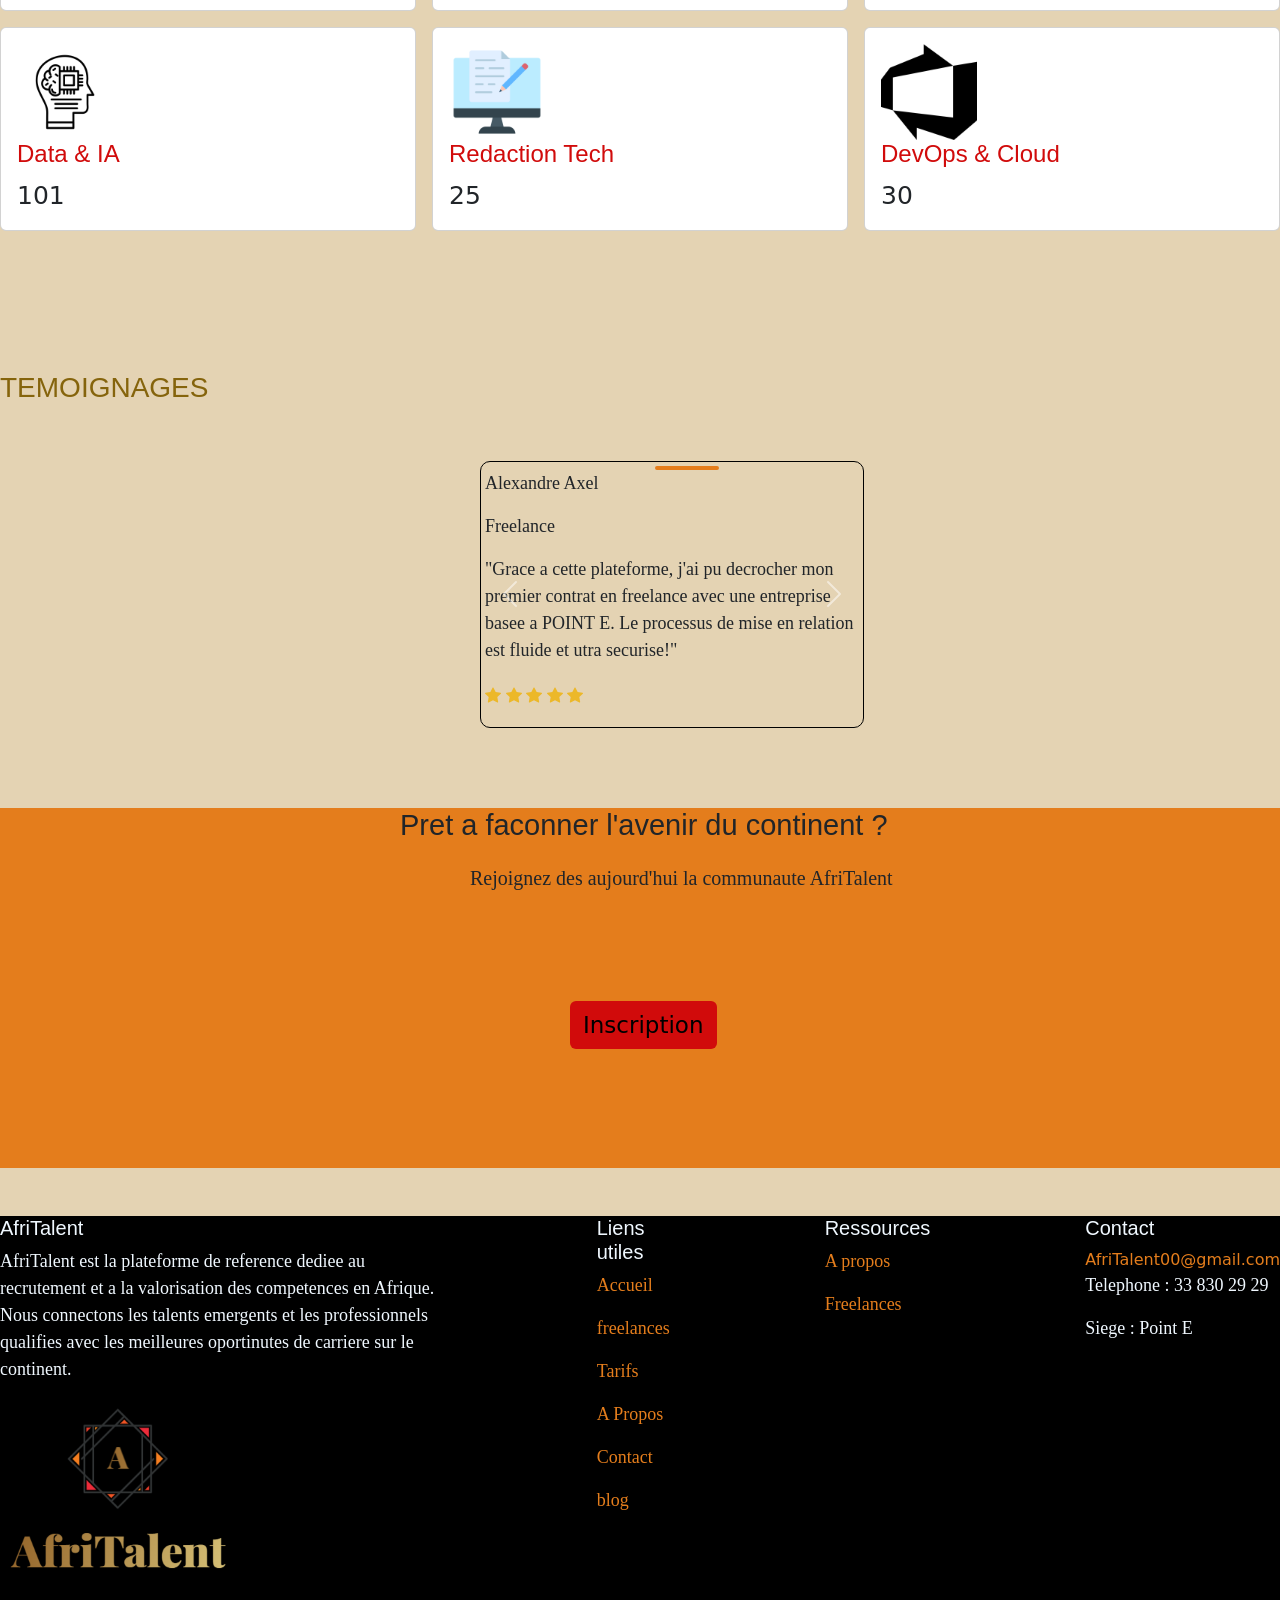
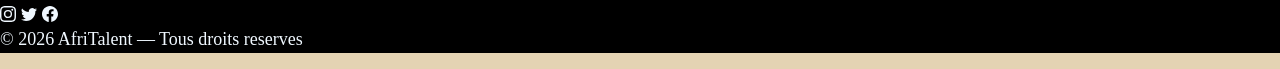
==== commit 4e2fd830: "CSS : Bento Grid, sections hero et catégories, effets hover" ====
--- a/index.html
+++ b/index.html
@@ -34,15 +34,15 @@
                         <li class="nav-item"><a class="nav-link active" href="index.html"> Accueil</a></li>
                         <li class="nav-item"><a class="nav-link active" href="freelances.html"> Freelances</a></li>
                         <li class="nav-item"><a class="nav-link active" href="tarifs.html">Tarifs</a></li>
-                        <li class="nav-item"><a class="nav-link active" href="about.html"> A Propos</a></li>
-                        <li class="nav-item"><a class="nav-link active" href="index.html">Blog</a></li>
+                        <li class="nav-item"><a class="nav-link active " href="about.html"> A Propos</a></li>
+                        <li class="nav-item"><a class="nav-link active " href="index.html">Blog</a></li>
                         <li class="nav-item"><a class="nav-link active" href="contact.html">Contact</a></li>
                         
                     </ul>
                 </div>
 
                 <div>  
-                    <button class="btn"   href="contact.html">Rejoindre AfriTalent</button>
+                    <button class="btn"   href="contact.html"><a class="aa" href="contact.html">Rejoindre AfriTalent</a></button>
             </div>
 
         </nav>  
@@ -58,15 +58,15 @@
             </div>
 
             <div>
-                <h2 class="mt-3">Collaborez avec des freelances talentueux et transformez vos projets en reussite.</h2>
-            </div>
+                <h2 class="you mt-3">Collaborez avec des freelances talentueux et transformez vos projets en reussite.</h2>
+            </div>
+            <div class="yum mt-5">
+            <button class="btn  text-decoration-none py-2 " href="freelances.html"><a class="aa" href="freelances.html">Je suis Freelance</a></button>
+            <button class="btn  text-decoration-none py-2 ms-3" href="index.html"><a class="aa" href="contact.html">Je cherche un freelance</a></button>
+            </div>
+
             <div class="mt-5">
-            <button class="btn  text-decoration-none py-2 " href="freelances.html">Je suis Freelance</button>
-            <button class="btn  text-decoration-none py-2 ms-3" href="index.html">Je cherche un Freelance</button>
-            </div>
-
-            <div class="mt-5">
-                <div><img src="Images/photravail.png" class="w-50 ms-5" alt=""></div>
+                <div><img src="Images/photravail.png" class="imgn" alt=""></div>
                 <div class="d-flex justify-content-around mt-5 align-items-center flex-grow-1">
                     <div>
                         <h2>+2500</h2>
@@ -88,33 +88,33 @@
         <section>
             <h3>COMMENT CA MARCHE? </h3>
 
-            <div  class="row g-3">
-                <div class="col-md-3">
-                    <div class="card p-1">
+            <div  class="row grid g-3">
+                <div>
+                    <div class="card grid1 ">
                         <span>01</span>
                         <img src="Images/service.png" class="w-25" alt="">
                         <h4>Choisissez un service</h4>
                         <p>Parcourez les differentes categories de services et trouvez rapidement celui qui correspond a vos besoins. </p>
                     </div>
                 </div>
-                <div class="col-md-3">
-                    <div class="card p-3">
+                <div>
+                    <div class="card  grid2 ">
                         <span>02</span>
                         <img src="Images/recherche.png" class="w-25" alt="">
                         <h4>Trouvez le bon profil</h4>
                         <p>Consultez les profil des prestataires, comparez leurs competences et choisissez le professionnel ideal pour votre projet.</p>
                     </div>
                 </div>
-                <div class="col-md-3">
-                    <div class="card p-4">
+                <div>
+                    <div class="card  grid3 ">
                         <span>03</span>
                         <img src="Images/contact.png" class="w-25" alt="">
                         <h4>Contactez le prestataire</h4>
                         <p>Discutez directement avec le prestataire afin d'expliquer votre besoin et d'obtenir plus d'information sur le service.</p>
                     </div>
                 </div>
-                <div class="col-md-3">
-                    <div class="card p-3">
+                <div>
+                    <div class="card  grid4 ">
                         <span>04</span>
                         <img src="Images/recevoir.png" class="w-25" alt="">
                         <h4>Recevez votre service</h4>
@@ -127,9 +127,9 @@
 
         </section>
 
-        <section class="mt-5">
-
-            <h3>CATEGORIES DE SERVICES</h3>
+        <section class=" cs mt-5">
+
+            <h3>CATEGORIES DE SERVICES </h3>
 
             <div class="row g-3">
                 <div class="col-md-4">
@@ -188,11 +188,11 @@
             <h3>TEMOIGNAGES</h3>
 
             <div id="carouselExampleAutoplaying" class=" carousel slide" data-bs-ride="carousel">
-                <div class="carousel-inner col-md-6">
+                <div class="carousel carousel-inner col-md-6">
 
                     
                         <div class="carousel-item active" data-bs-interval="10000">
-                            <img src="Images/pers1.jpg" class="d-block w-100 " alt="">
+                            <img src="Images/pers1.jpg" class="d-block  " alt="">
                             <p>Alexandre Axel</p>
                             <p>Freelance</p>
                             <p>"Grace a cette plateforme, j'ai pu decrocher mon premier contrat en freelance avec une entreprise basee a POINT E. Le processus de mise en relation est fluide et utra securise!"</p>
@@ -213,7 +213,7 @@
 </svg></p>
                         </div>
                         <div class="carousel-item " data-bs-interval="2000">
-                            <img src="Images/pers2.jpg" class="d-block w-100 " alt="...">
+                            <img src="Images/pers2.jpg" class="d-block" alt="...">
                             <p>Martin Nike</p>
                             <p>Entreprise</p>
                             <p>"Trouver des profils qualifies et disponibles a POINT E ou partout en Afrique est un veritable defi. Ce site nous a permis de recruter trois profils cles en un temps record."</p>
@@ -234,7 +234,7 @@
 </svg></p>
                         </div>
                         <div class="carousel-item " data-bs-interval="2000">
-                            <img src="Images/pers3.jpg" class="d-block w-100 " alt="...">
+                            <img src="Images/pers3.jpg" class="d-block " alt="...">
                             <p>Lara Garcia</p>
                             <p>Freelance</p>
                             <p>"Simple, rapide et efficace. Le meilleur endroit pour propulser sa carriere." </p>
@@ -255,7 +255,7 @@
 </svg></p>
                         </div>
                         <div class="carousel-item"  data-bs-interval="2000">
-                            <img src="Images/pers4.jpg" class="d-block w-100 " alt="">
+                            <img src="Images/pers4.jpg" class="d-block " alt="">
                             <p>Ducobu babou</p>
                             <p>Entreprise</p>
                             <p>"Plus de 40% de visibilite en un mois ! Mon portfolio n'avait jamais recu autant de visites. C'est la plateforme qui manquait pour mettre en avant le savoir-faire local.</p>
@@ -293,7 +293,7 @@
             <div>
                 <h5>Pret a faconner l'avenir du continent ?</h5>
                 <p>Rejoignez des aujourd'hui la communaute AfriTalent</p>
-                <button class="btn ">Inscription</button>
+                <button class="btn bta "><a class="aa" href="tarifs.html">Inscription</a></button>
             </div>
             
         </section>
@@ -308,27 +308,27 @@
                 <img src="Images/logoAFRI.png" alt="">
             </div>
 
-            <div>
+            <div  class="oa">
                 <h5>Liens utiles</h5>
                 <div>
-                    <ul>
-                        <li><a href="index.html">Accueil</a></li>
-                        <li><a href="freelances.html">freelances</a></li>
-                        <li><a href="tarifs.html">Tarifs</a></li>
-                        <li><a href="about.html">A Propos</a></li>
-                        <li><a href="contact.html">Contact</a></li>
-                        <li><a href="index.html">blog</a></li>
-                    </ul>
+                    
+                        <p><a href="index.html">Accueil</a></p>
+                        <p><a href="freelances.html">freelances</a></p>
+                        <p><a href="tarifs.html">Tarifs</a></p>
+                        <p><a href="about.html">A Propos</a></p>
+                        <p><a href="contact.html">Contact</a></p>
+                        <p><a href="index.html">blog</a></p>
+                    
                 </div>
             </div>
 
             <div>
                 <h5>Ressources</h5>
-                <ul>
-                    <li><a href="about.html">A propos</a></li>
-                    <li><a href="freelances.html">Freelances</a></li>
-
-                </ul>
+                
+                    <p><a href="about.html">A propos</a></p>
+                    <p><a href="freelances.html">Freelances</a></p>
+
+                
             </div>
 
             <div>
--- a/css/style.css
+++ b/css/style.css
@@ -55,14 +55,23 @@
     /* margin-top: var(--main-section-margin-top); */
     height: var(--main-section-height);
 }
+
+.aa{
+    color: black;
+}
 body a{
     color: var(--body-a-color);
 
 }
 body h3{
     color: var(--main-h3-color);
-    margin-bottom: 1em;
-    margin-top: 3em;
+    margin-bottom: 2em;
+    margin-top: 5em;
+    
+}
+.cs:hover{
+    transform: translateY(10px);
+    box-shadow: 0 10px 20px rgb(87, 83, 83);
 }
 
 body h4{
@@ -71,6 +80,8 @@
 
 .woo{
     margin-top: 200px;
+    padding: 30px;
+    margin-left: 40px;
 }
 
 .dd{
@@ -86,17 +97,30 @@
     padding: 4px;
     margin-bottom: 5em;
 }
+
+.carousel img{
+    width: 5vw;
+    margin-left: 170px;
+    border: 2px solid  rgb(228, 125, 28) ;
+    border-radius: 30px;
+}
 span, h2{
     font-size: 25px;
 }
 
 .ban{
     background-color: rgb(228, 125, 28) ;
-    height: 22vh;
-    font-size: 20px;
+    height: 40vh;
+   
 }
 .ban h5{
     font-size: 29px;
+    margin-left: 400px;
+}
+.ban p{
+    margin-left: 470px;
+    margin-top: 1em;
+    font-size: 20px;
 }
 
 .btn{
@@ -104,6 +128,11 @@
     color: black;
     font-size: 23px;
    
+   
+}
+.bta{
+    margin-left: 570px;
+    margin-top: 4em;
 }
 
 footer{
@@ -150,9 +179,8 @@
     border-radius: 10px;
 }
 
-footer h5{
-    text-decoration: underline;
-
+.oa div,p,a{
+    text-decoration: none;
 }
 .oui{
     width: 60vw;
@@ -182,4 +210,47 @@
     display: flex;
     gap: 40px;
     
+}
+.imgn{
+    margin-left: 250px;
+}
+
+.you{
+    font-family: var(--main-p-fm);
+    font-size: 30px;
+    color: rgb(41, 42, 43);
+    margin-left: 410px;
+    margin-right: 410px;
+
+}
+.yum{
+    margin-left: 400px;
+}
+
+.grid{
+    display: grid;
+    grid-template-columns: repeat(2,1fr); 
+    gap: 70px;
+    width: 900px;
+    border-radius: 60px;
+    padding: 20px;
+    margin: 0;
+    align-items: start;
+    margin-left: 200px;
+}
+.grid1{
+    height: 45vh;
+}
+.grid2{
+    height: 55vh;
+}
+.grid3{
+    height: 60vh;
+}
+.grid p{
+    font-size: 20px;
+    line-height: 2;
+}
+.grid4{
+    height: 40vh;
 }
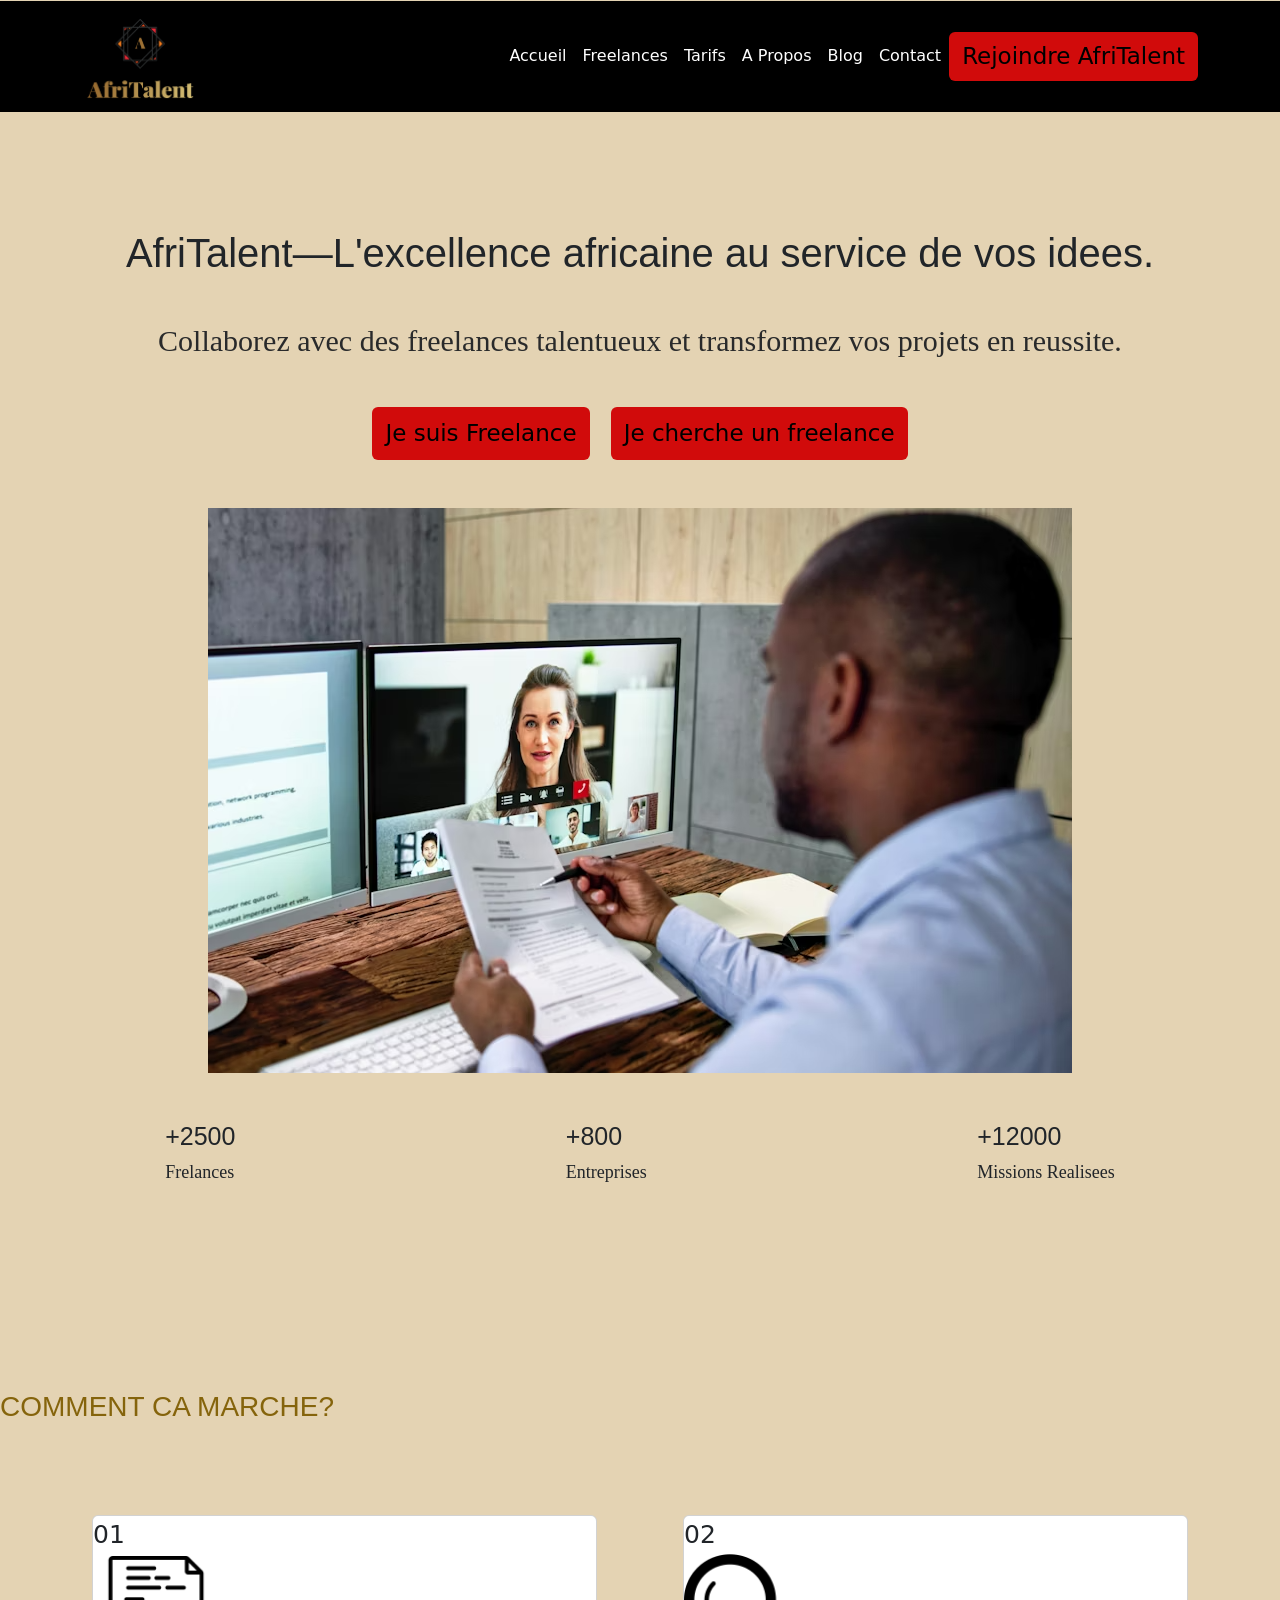
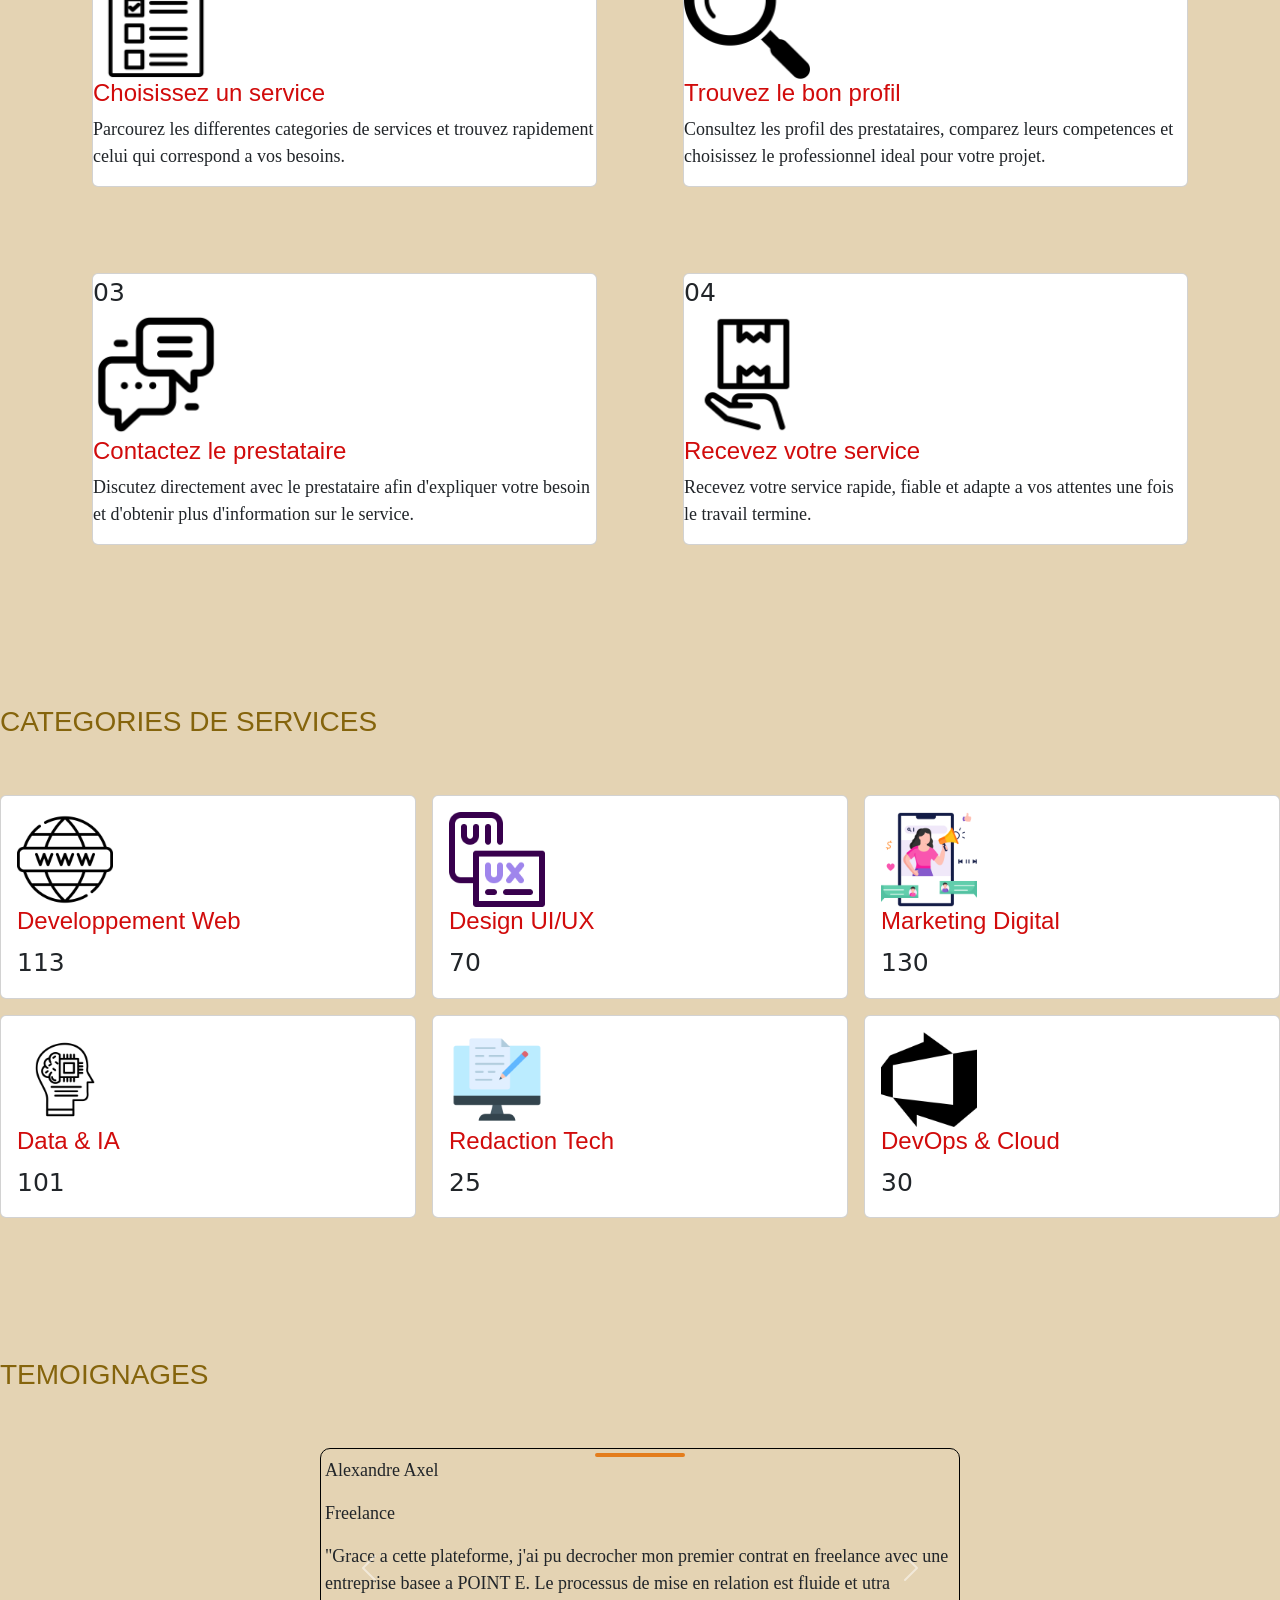
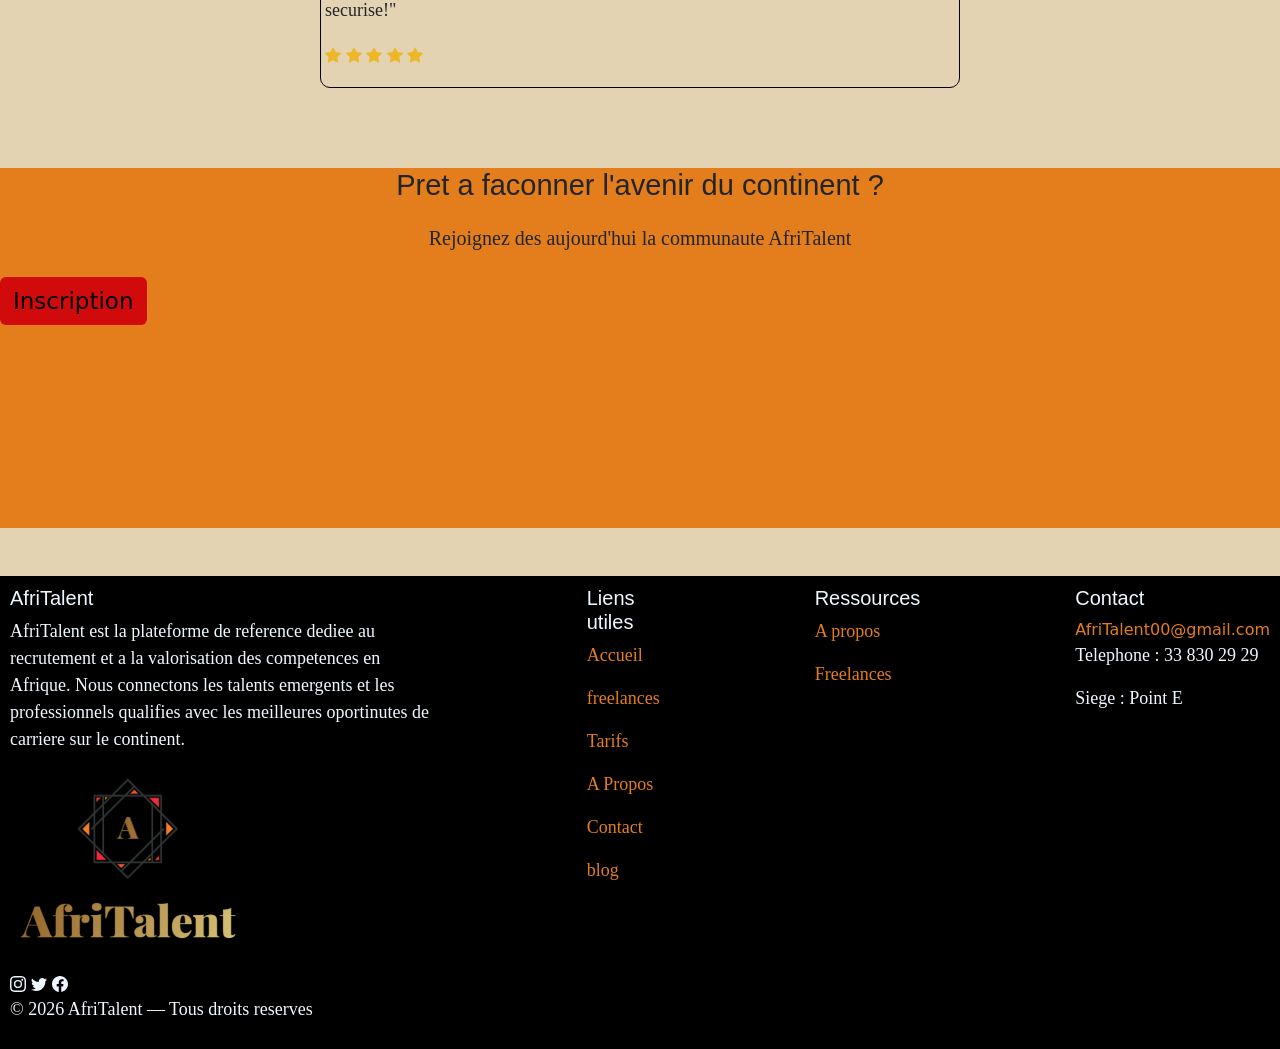
==== commit d1c74a2e: "CSS : responsive design mobile et tablette, media queries" ====
--- a/index.html
+++ b/index.html
@@ -23,7 +23,7 @@
                         data-bs-toggle="collapse"
                         data-bs-target="#navMenu"
                         aria-controls="navMenu"
-                        aria-expanded="false"
+                        aria-expanded="false" 
                         aria-label="toggle navigation">
                     <span class="navbar-toggler-icon"></span>
                 </button>
@@ -66,7 +66,7 @@
             </div>
 
             <div class="mt-5">
-                <div><img src="Images/photravail.png" class="imgn" alt=""></div>
+                <div><img src="Images/photravail.png" class="imgn img-fluid" alt=""></div>
                 <div class="d-flex justify-content-around mt-5 align-items-center flex-grow-1">
                     <div>
                         <h2>+2500</h2>
--- a/css/style.css
+++ b/css/style.css
@@ -21,13 +21,35 @@
     color: rgb(236, 184, 41);
 }
 
+@media screen and(max-width: 375px){
+    h3{
+        font-size: 18px;
+    }
+    p{
+        font-size: 10px;
+    }
+   
+}
+@media screen and(max-width: 768px){
+    h3{
+        font-size: 20px;
+    }
+}
+@media screen and(min-width: 992px){
+    h3{
+        font-size: 22px;
+    }
+}
+
+
 
 body{
+
     margin: 0;
     background-color: var(--main-bg-color);
     padding-top: 1px;
-   
-}
+    width: 100%;
+}   
 
 body h1,h2,h3,h4,h5{
     font-family: var(--main-titre-fm);
@@ -79,9 +101,9 @@
 }
 
 .woo{
-    margin-top: 200px;
+    margin-top: 150px;
     padding: 30px;
-    margin-left: 40px;
+   text-align: center;
 }
 
 .dd{
@@ -90,8 +112,8 @@
 
 #carouselExampleAutoplaying{
     /* height: 10em; */
-    width: 30vw;
-    margin-left: 30em;
+    width: 50%;
+    margin: 0 auto;
     border: 1px solid black;
     border-radius: 10px;
     padding: 4px;
@@ -99,8 +121,9 @@
 }
 
 .carousel img{
-    width: 5vw;
-    margin-left: 170px;
+    margin: 0 auto;
+    width: 7vw;
+    /* margin-left: 170px;   */
     border: 2px solid  rgb(228, 125, 28) ;
     border-radius: 30px;
 }
@@ -111,14 +134,14 @@
 .ban{
     background-color: rgb(228, 125, 28) ;
     height: 40vh;
-   
+    width: 100%;
 }
 .ban h5{
     font-size: 29px;
-    margin-left: 400px;
+   text-align: center;
 }
 .ban p{
-    margin-left: 470px;
+   text-align: center;
     margin-top: 1em;
     font-size: 20px;
 }
@@ -131,14 +154,16 @@
    
 }
 .bta{
-    margin-left: 570px;
-    margin-top: 4em;
+    /* margin-left:150px; */
+    margin-top: 8px;
+   
 }
 
 footer{
     background-color: var(--footer-bg-color);
     color: aliceblue;
-   
+    padding: 10px;
+    width: 100%;
 
 }
 
@@ -212,45 +237,55 @@
     
 }
 .imgn{
-    margin-left: 250px;
+    display: block;
+    margin-left: auto;
+    margin-right: auto;
 }
 
 .you{
     font-family: var(--main-p-fm);
     font-size: 30px;
     color: rgb(41, 42, 43);
-    margin-left: 410px;
-    margin-right: 410px;
-
+    text-align: center;
 }
 .yum{
-    margin-left: 400px;
+   text-align: center;
+}
+
+.cent{
+    text-align: center;
 }
 
 .grid{
     display: grid;
     grid-template-columns: repeat(2,1fr); 
     gap: 70px;
-    width: 900px;
+    width: 90%;
     border-radius: 60px;
     padding: 20px;
     margin: 0;
     align-items: start;
-    margin-left: 200px;
+    margin: 0 auto;
+}
+.grid{
+    border-radius: 15px;
+    padding: 20px;
 }
 .grid1{
-    height: 45vh;
+    /* height: 55vh; */
+    grid-column: span 2;
+    grid-row: span 2;
 }
 .grid2{
-    height: 55vh;
+    /* height: 65vh; */
+    grid-column: span 2;
 }
 .grid3{
-    height: 60vh;
-}
-.grid p{
-    font-size: 20px;
-    line-height: 2;
-}
+    /* height: 60vh; */
+    grid-column: span 1;
+}
+
 .grid4{
-    height: 40vh;
+    /* height: 45vh; */
+    grid-column: span 3;
 }
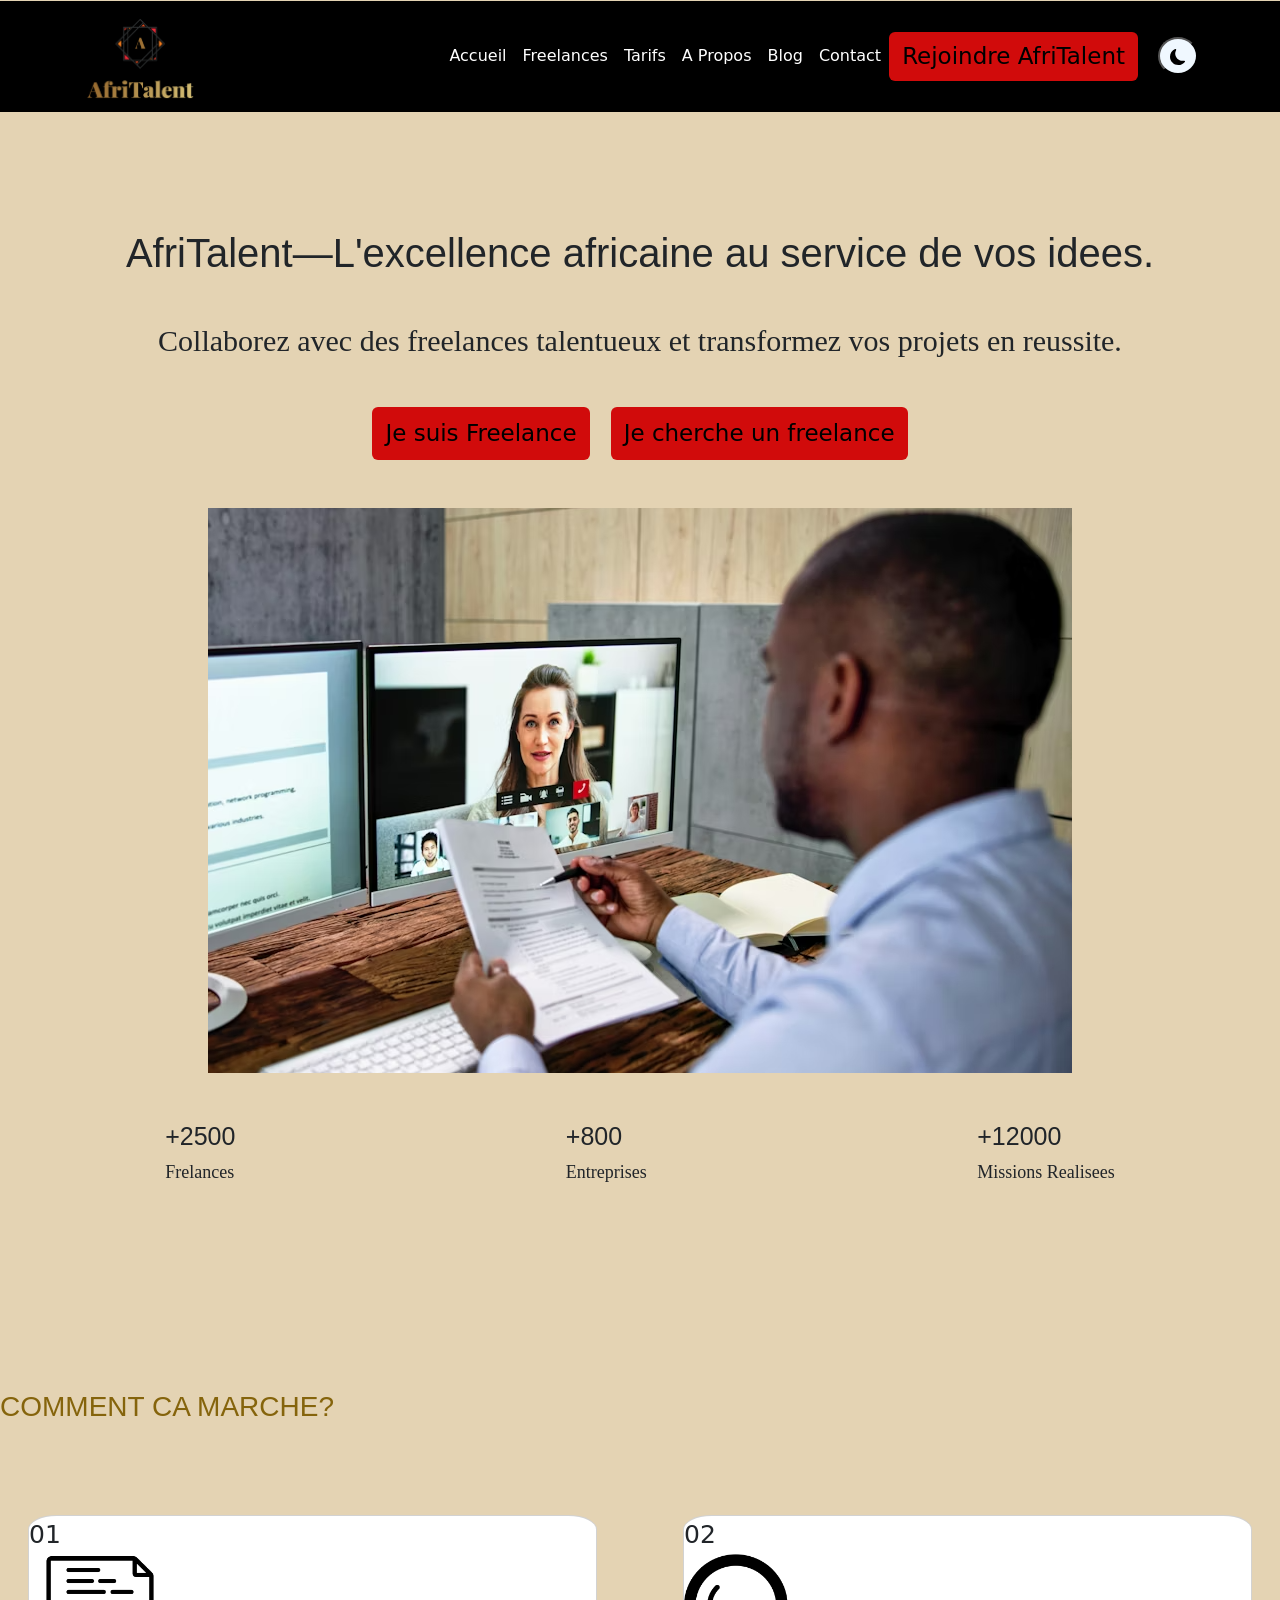
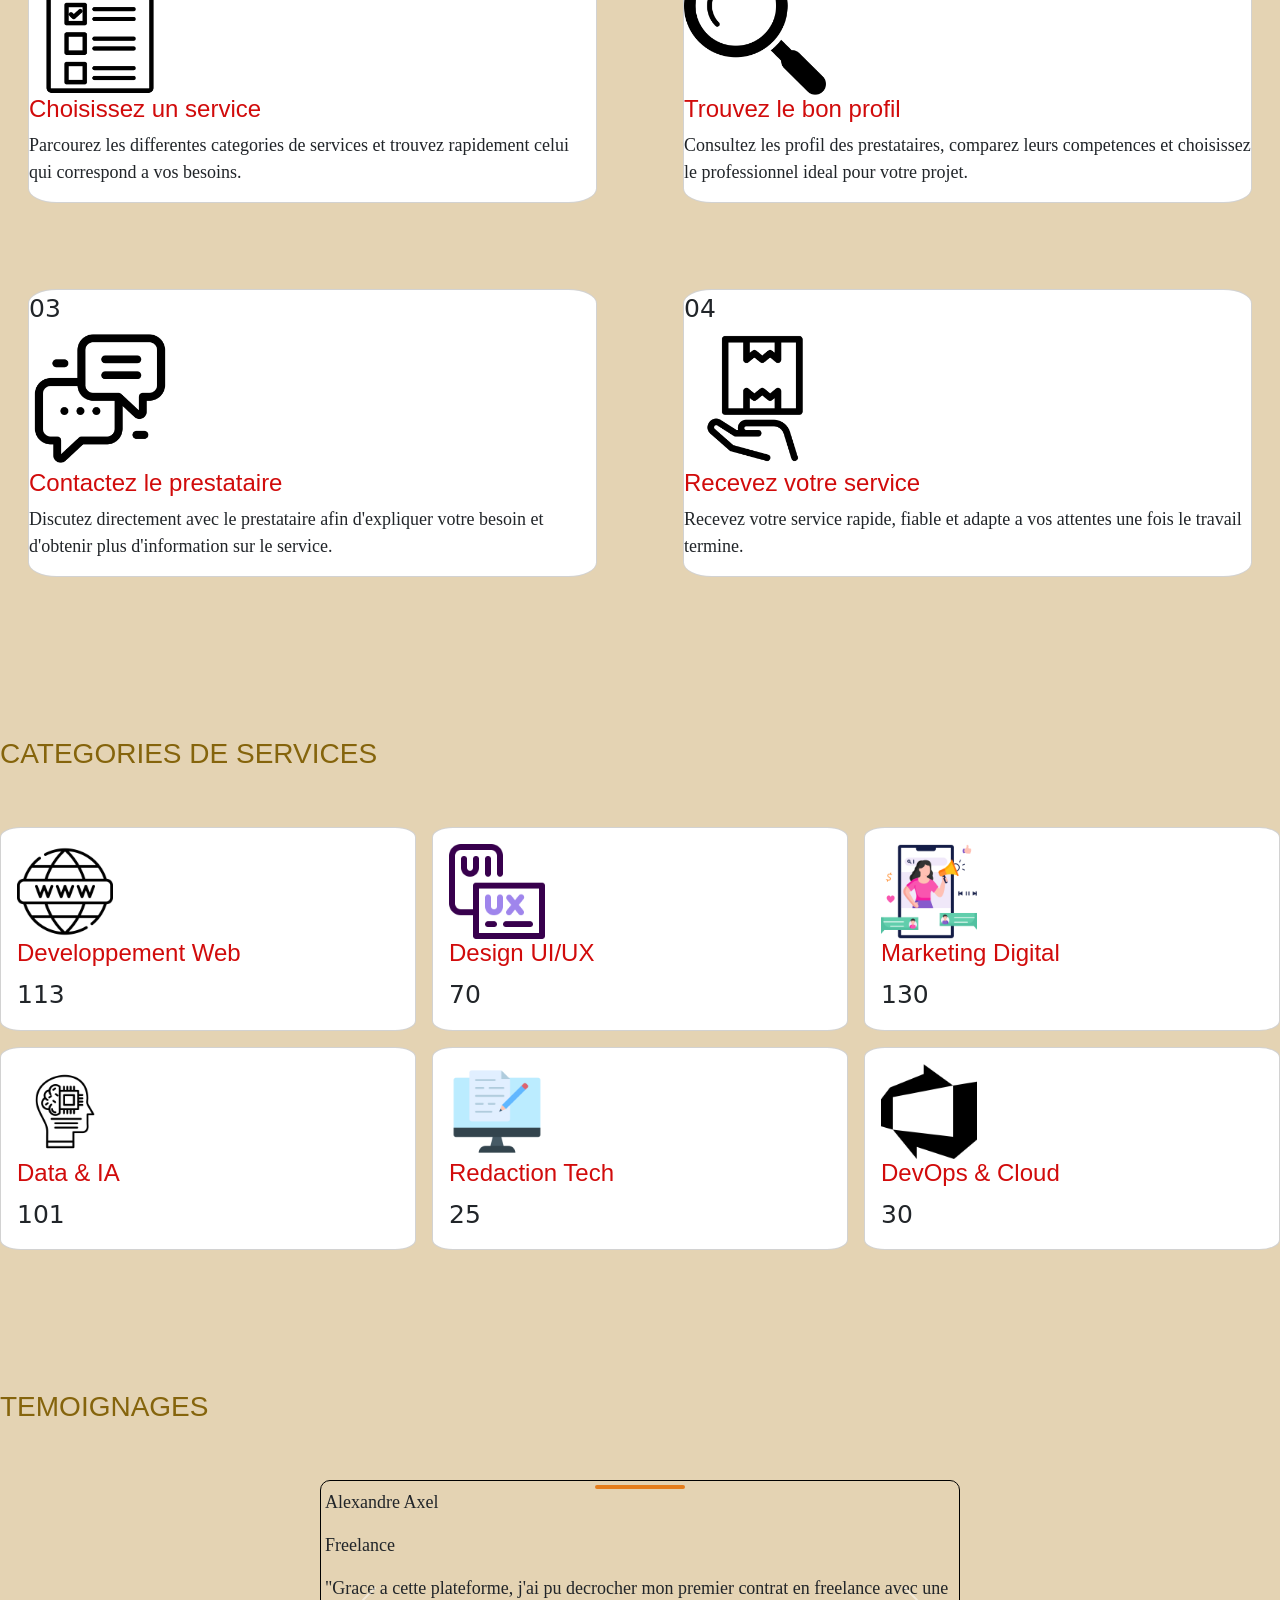
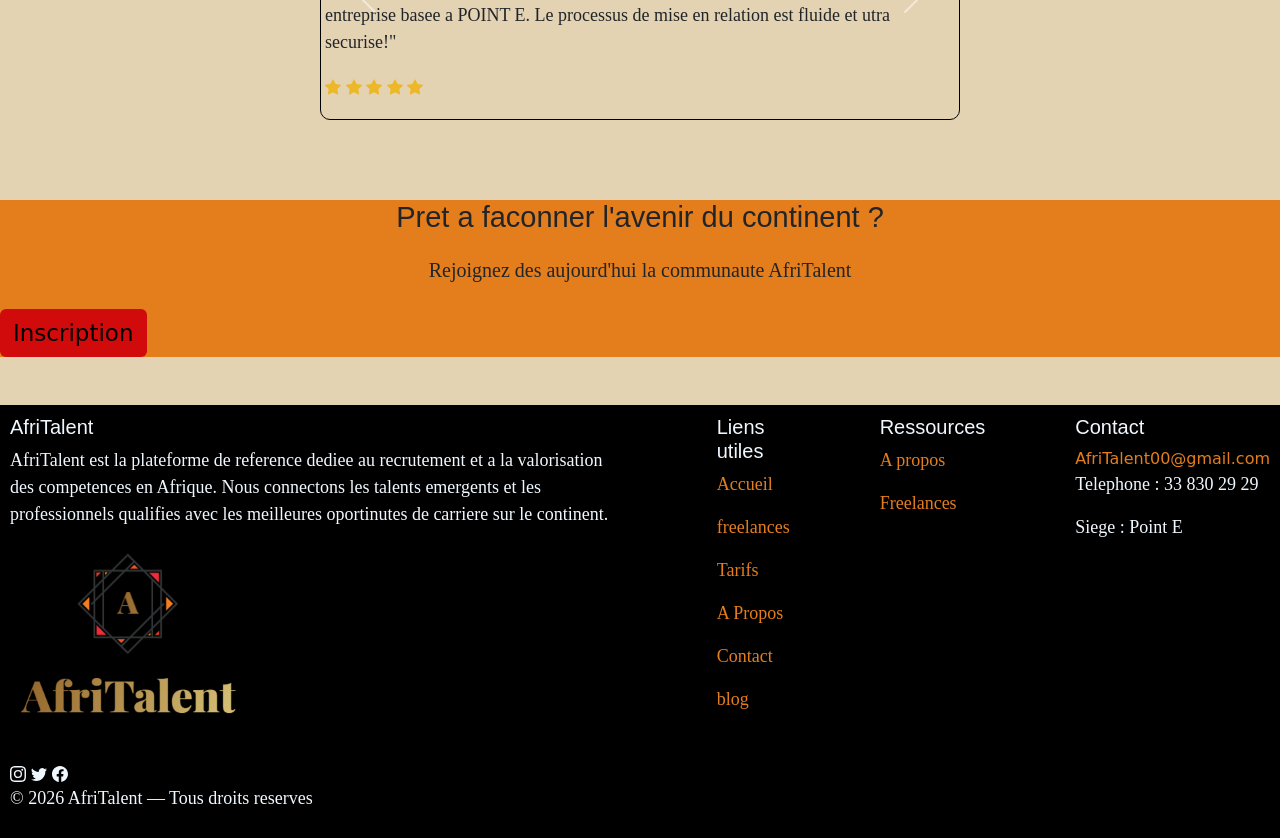
==== commit 01121c75: "JS : dark mode avec localStorage, navbar dynamique au scroll" ====
--- a/index.html
+++ b/index.html
@@ -8,6 +8,7 @@
     <link
     href="https://cdn.jsdelivr.net/npm/bootstrap@5.3.0/dist/css/bootstrap.min.css"
     rel="stylesheet">
+    <link rel="stylesheet" href="https://cdn.jsdelivr.net/npm/bootstrap-icons@1.11.3/font/bootstrap-icons.min.css">
 
     <link rel="stylesheet" type="text/css" href="css/style.css">
 </head>
@@ -43,6 +44,13 @@
 
                 <div>  
                     <button class="btn"   href="contact.html"><a class="aa" href="contact.html">Rejoindre AfriTalent</a></button>
+                </div>
+
+                <div>
+                    <button id="theme-toggle">
+                        <img id="theme-icon" src="Images/moon-fill (1).svg" alt="">
+                    </button>
+                </div>
             </div>
 
         </nav>  
@@ -352,6 +360,7 @@
             <p>© 2026 AfriTalent — Tous droits reserves</p>
         </div>
     </footer>
+    <button id="backtotop">⇧</button>
 
     <script
     src="https://cdn.jsdelivr.net/npm/bootstrap@5.3.0/dist/js/bootstrap.bundle.min.js">
--- a/css/style.css
+++ b/css/style.css
@@ -12,9 +12,10 @@
     --main-titre-fm:  'Lucida Sans', 'Lucida Sans Regular', 'Lucida Grande', 'Lucida Sans Unicode', Geneva, Verdana, sans-serif;
     --main-p-fm: 'Times New Roman', Times, serif;
     --footer-bg-color: black;
-
-
-   
+}
+
+.container{
+    background-color: var(--secondory-color);
 }
 
 p svg{
@@ -49,6 +50,7 @@
     background-color: var(--main-bg-color);
     padding-top: 1px;
     width: 100%;
+    
 }   
 
 body h1,h2,h3,h4,h5{
@@ -67,7 +69,9 @@
     padding: 0;
     margin-top: 0;
     z-index: 7;
-
+}
+.navbar{
+     transition: all 0.3s ease-in-out;
 }
 .logo{
     width: 9vw;
@@ -76,6 +80,14 @@
 section{
     /* margin-top: var(--main-section-margin-top); */
     height: var(--main-section-height);
+}
+#theme-toggle{
+    width: 40px;
+    cursor: pointer;
+    background-color: aliceblue;
+    margin-left: 20px;
+    padding: 5px;
+    border-radius: 50%;
 }
 
 .aa{
@@ -133,8 +145,9 @@
 
 .ban{
     background-color: rgb(228, 125, 28) ;
-    height: 40vh;
-    width: 100%;
+    height: 20vhh;
+    width: 100%;
+    
 }
 .ban h5{
     font-size: 29px;
@@ -150,13 +163,11 @@
     background-color:  rgb(209, 11, 11);
     color: black;
     font-size: 23px;
-   
-   
-}
+}
+
 .bta{
-    /* margin-left:150px; */
-    margin-top: 8px;
-   
+    margin-top: 8px;   
+    position: center;
 }
 
 footer{
@@ -169,7 +180,7 @@
 
 .disp{
     display: flex;
-    gap: 155px;
+    gap: 90px;
     margin-bottom: 2em;
 }
 
@@ -227,8 +238,7 @@
 .dora{
     display: flex;
     gap: 50px;
-    margin-left: 350px;
-   
+    justify-content: center;
 }
 
 .dflex{
@@ -245,7 +255,7 @@
 .you{
     font-family: var(--main-p-fm);
     font-size: 30px;
-    color: rgb(41, 42, 43);
+    /* color: rgb(41, 42, 43); */
     text-align: center;
 }
 .yum{
@@ -254,38 +264,77 @@
 
 .cent{
     text-align: center;
+
+}
+.card{
+    border-radius: 5%;
 }
 
 .grid{
     display: grid;
     grid-template-columns: repeat(2,1fr); 
     gap: 70px;
-    width: 90%;
-    border-radius: 60px;
+    width: 100%;
+    border-radius: 50%;
     padding: 20px;
     margin: 0;
     align-items: start;
     margin: 0 auto;
 }
 .grid{
-    border-radius: 15px;
+    border-radius: 25px;
     padding: 20px;
 }
 .grid1{
-    /* height: 55vh; */
+    /* height: 50%; */
     grid-column: span 2;
     grid-row: span 2;
 }
 .grid2{
-    /* height: 65vh; */
+    /* height: 20%; */
     grid-column: span 2;
+    grid-row: span 1;
 }
 .grid3{
-    /* height: 60vh; */
+    /* height: 15%; */
     grid-column: span 1;
+    grid-row: span 2;
 }
 
 .grid4{
-    /* height: 45vh; */
-    grid-column: span 3;
+    /* height: 20%; */
+    grid-column: span 1;
+    grid-row: span 1;
+}
+/* le toggle */
+.dark-mode{
+    background-color: #121212;
+    color: white;
+    .carousel{
+        border: 1px solid var(--body-a-color);
+        border-radius: 10px;
+        padding: 4px;
+    }
+    .woo{
+        color: rgb(230, 193, 126);
+    }
+    .you{
+        color: rgb(230, 193, 126);
+    }
+    
+}
+
+/* SCROLL */
+.navbar-scroll {
+    background-color: white;
+    box-shadow: 0 2px 10px rgb(0,0,0,0.2);
+    padding: 5px 0;
+}
+#backtotop{
+    position: fixed;
+    bottom: 20px;
+    right: 20px;
+    display: block;
+    background-color: #121212;
+    color: white;
 }
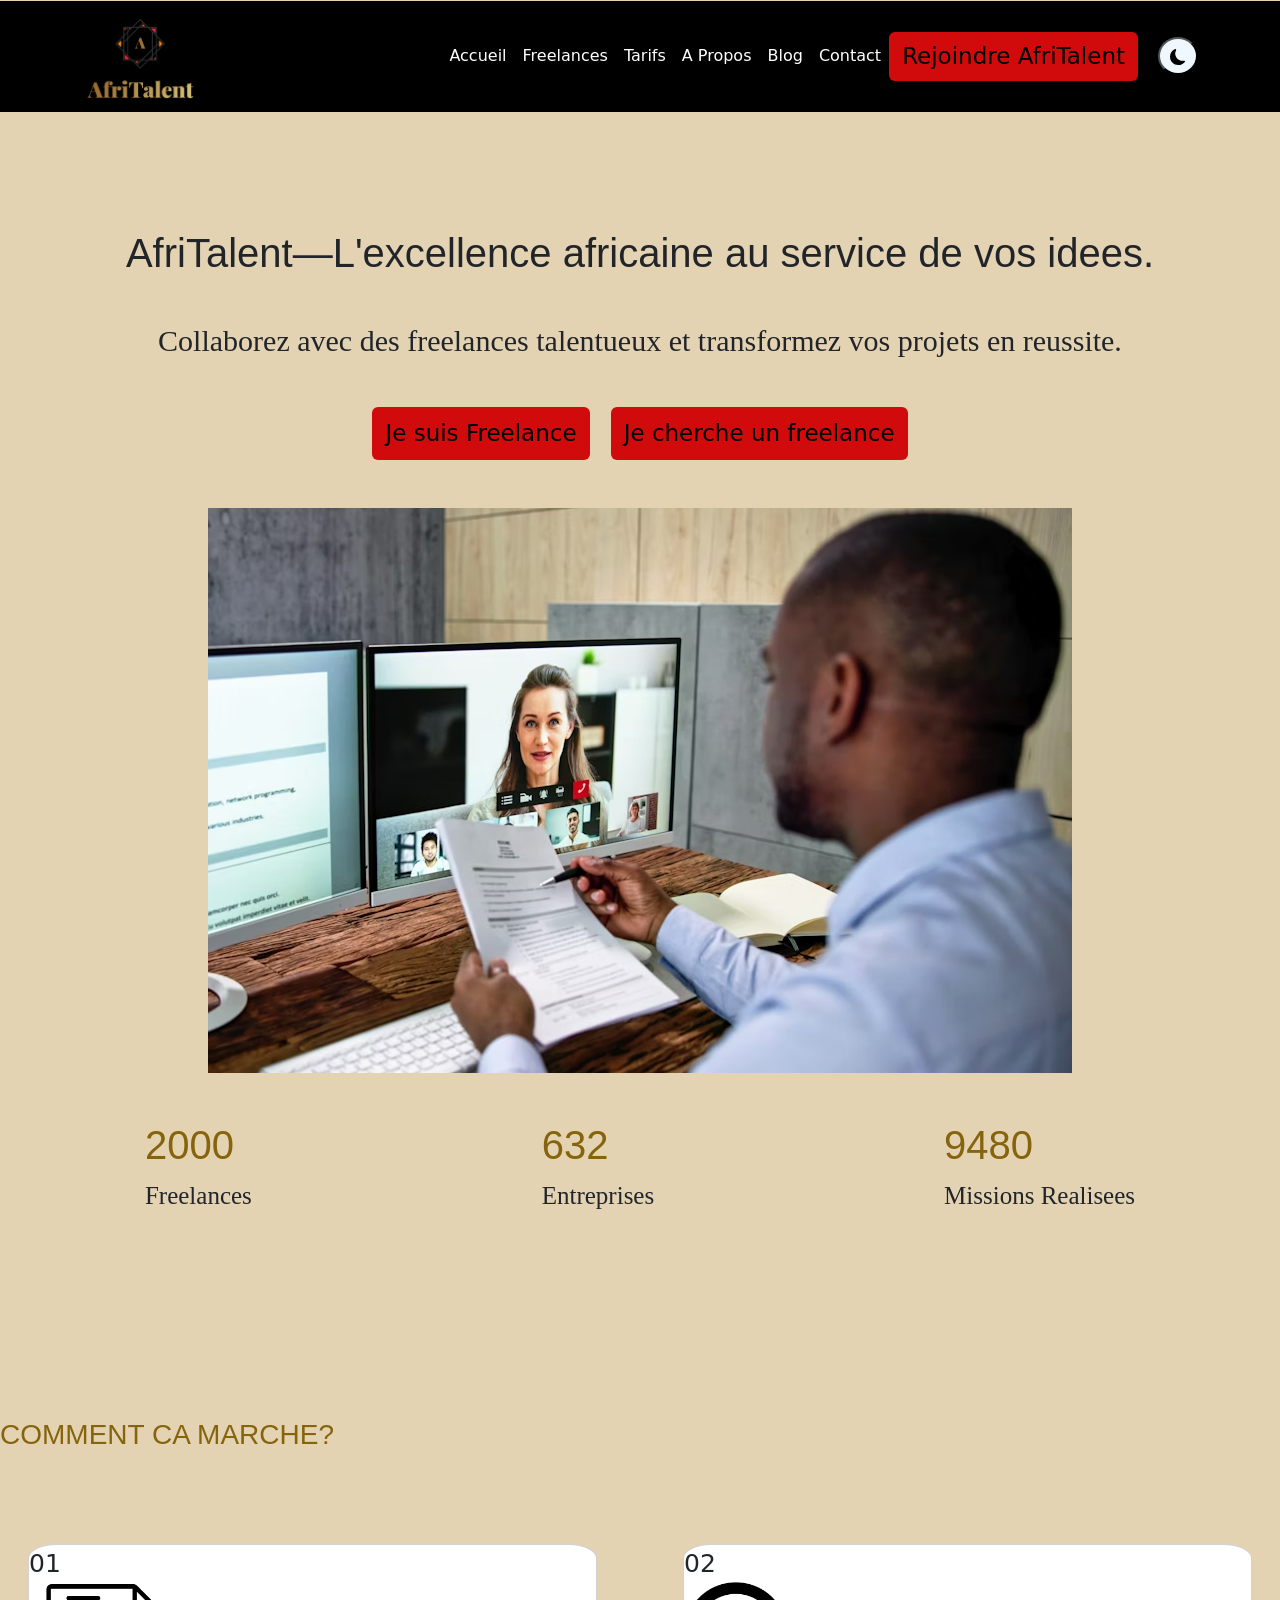
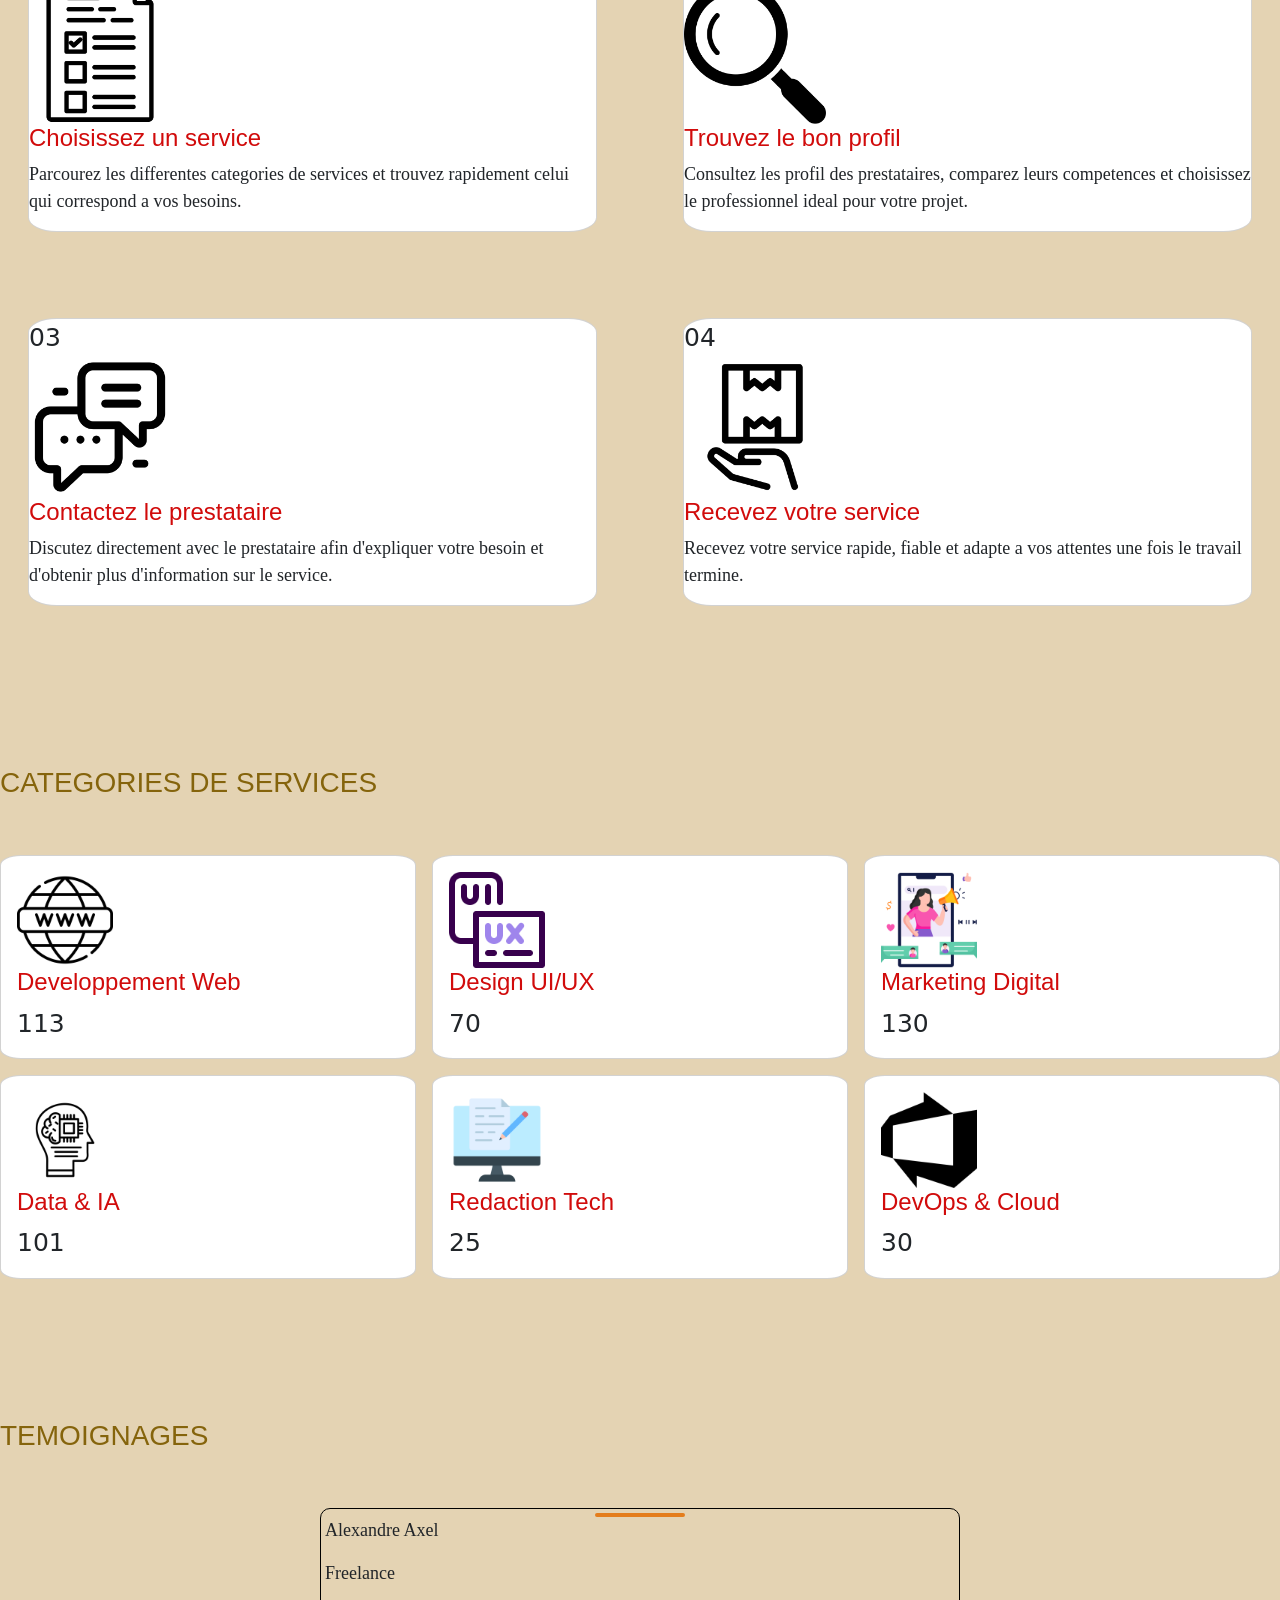
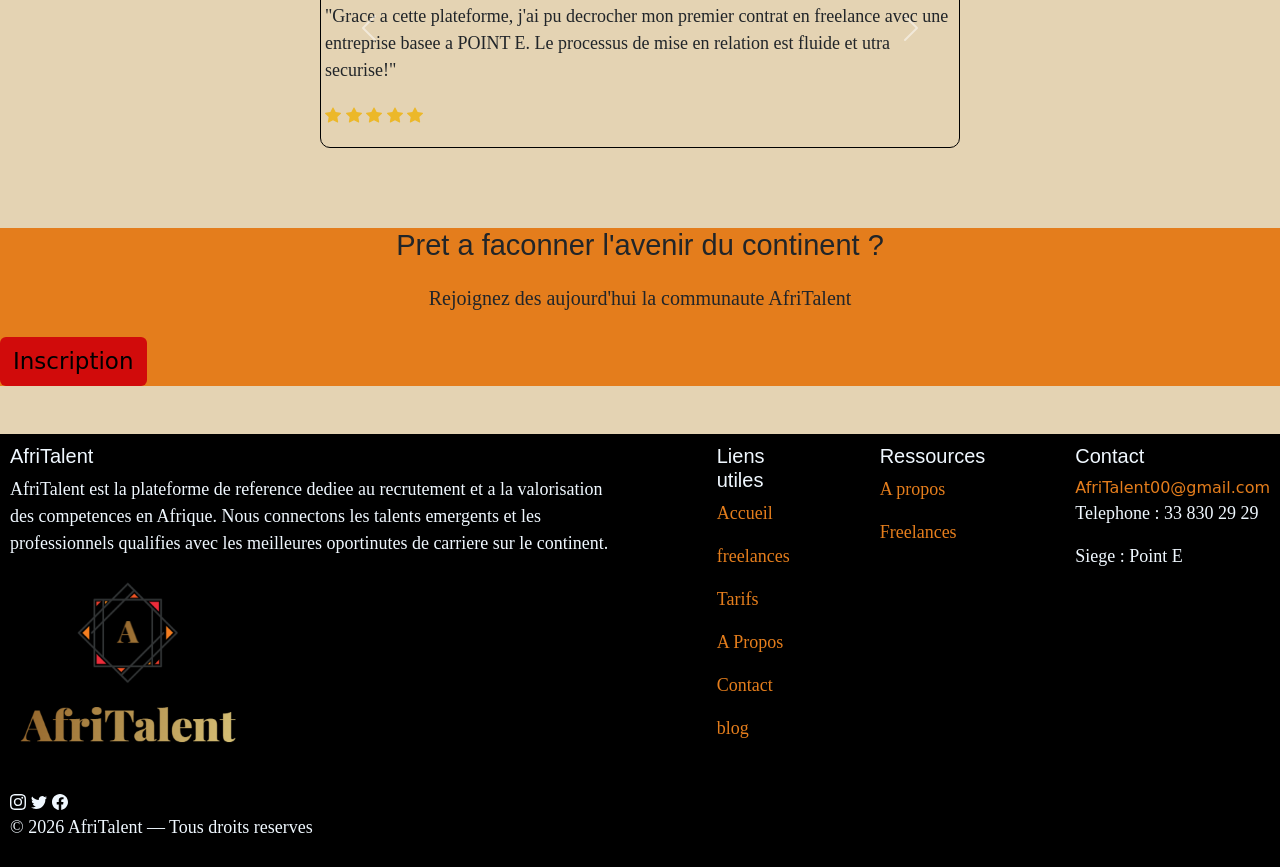
==== commit 3852ab83: "JS : compteurs animés au scroll et animations fade-in des sections" ====
--- a/index.html
+++ b/index.html
@@ -58,7 +58,7 @@
 
     <main>
 
-        <section class="sec1 py-5">
+        <section class="sec1 fade-in py-5">
             <!-- SECTION HERO -->
 
             <div>
@@ -76,16 +76,16 @@
             <div class="mt-5">
                 <div><img src="Images/photravail.png" class="imgn img-fluid" alt=""></div>
                 <div class="d-flex justify-content-around mt-5 align-items-center flex-grow-1">
-                    <div>
-                        <h2>+2500</h2>
-                        <p>Frelances</p>
-                    </div>
-                    <div>
-                        <h2>+800</h2>
+                    <div class="pp">
+                        <h2 class="counter" data-target="2500">0</h2>
+                        <p>Freelances</p>
+                    </div>
+                    <div class="pp">
+                        <h2 class="counter" data-target="800">0</h2>
                         <p>Entreprises</p>
                     </div>
-                    <div>
-                        <h2>+12000</h2>
+                    <div class="pp">
+                        <h2 class="counter" data-target="12000">0</h2>
                         <P>Missions Realisees</P>
                     </div>
                 </div>
@@ -93,7 +93,7 @@
 
         </section>
 
-        <section>
+        <section class="fade-in">
             <h3>COMMENT CA MARCHE? </h3>
 
             <div  class="row grid g-3">
@@ -135,7 +135,7 @@
 
         </section>
 
-        <section class=" cs mt-5">
+        <section class=" cs fade-in mt-5">
 
             <h3>CATEGORIES DE SERVICES </h3>
 
@@ -191,7 +191,7 @@
             </div>
         </section>
 
-        <section>
+        <section class="fade-in">
 
             <h3>TEMOIGNAGES</h3>
 
@@ -296,7 +296,7 @@
             
         </section>
 
-        <section class="ban mt-5">
+        <section class="ban fade-in mt-5">
 
             <div>
                 <h5>Pret a faconner l'avenir du continent ?</h5>
--- a/css/style.css
+++ b/css/style.css
@@ -61,6 +61,17 @@
     font-family: var(--main-p-fm);
     font-size: 18px;
 }
+.pp p{
+    font-size: 25px;
+}
+
+.counter{
+    color: var(--main-h3-color);
+    font-size: 40px;
+    p{
+        font-size: 40px;
+    }
+}
 
 header{
     width: 100%;
@@ -223,13 +234,14 @@
 }
 
 .card2{
-   height: 400px;
+   height: 500px;
     width: 100%;
     object-fit: cover;
     object-position: top;
     padding: 3px;
 }
 
+
 .ouba{
     display: flex;
     gap: 50px;
@@ -240,7 +252,10 @@
     gap: 50px;
     justify-content: center;
 }
-
+.dora h5{
+    font-size: 30px;
+    margin-top: 0;
+}
 .dflex{
     display: flex;
     gap: 40px;
@@ -337,4 +352,14 @@
     display: block;
     background-color: #121212;
     color: white;
+}
+.fade-in {
+    opacity: 0;
+    transform: translateY(30px);
+    transition: all 0.8s ease;
+}
+
+.fade-in.show{
+    opacity: 1;
+    transform: translateY(0);
 }
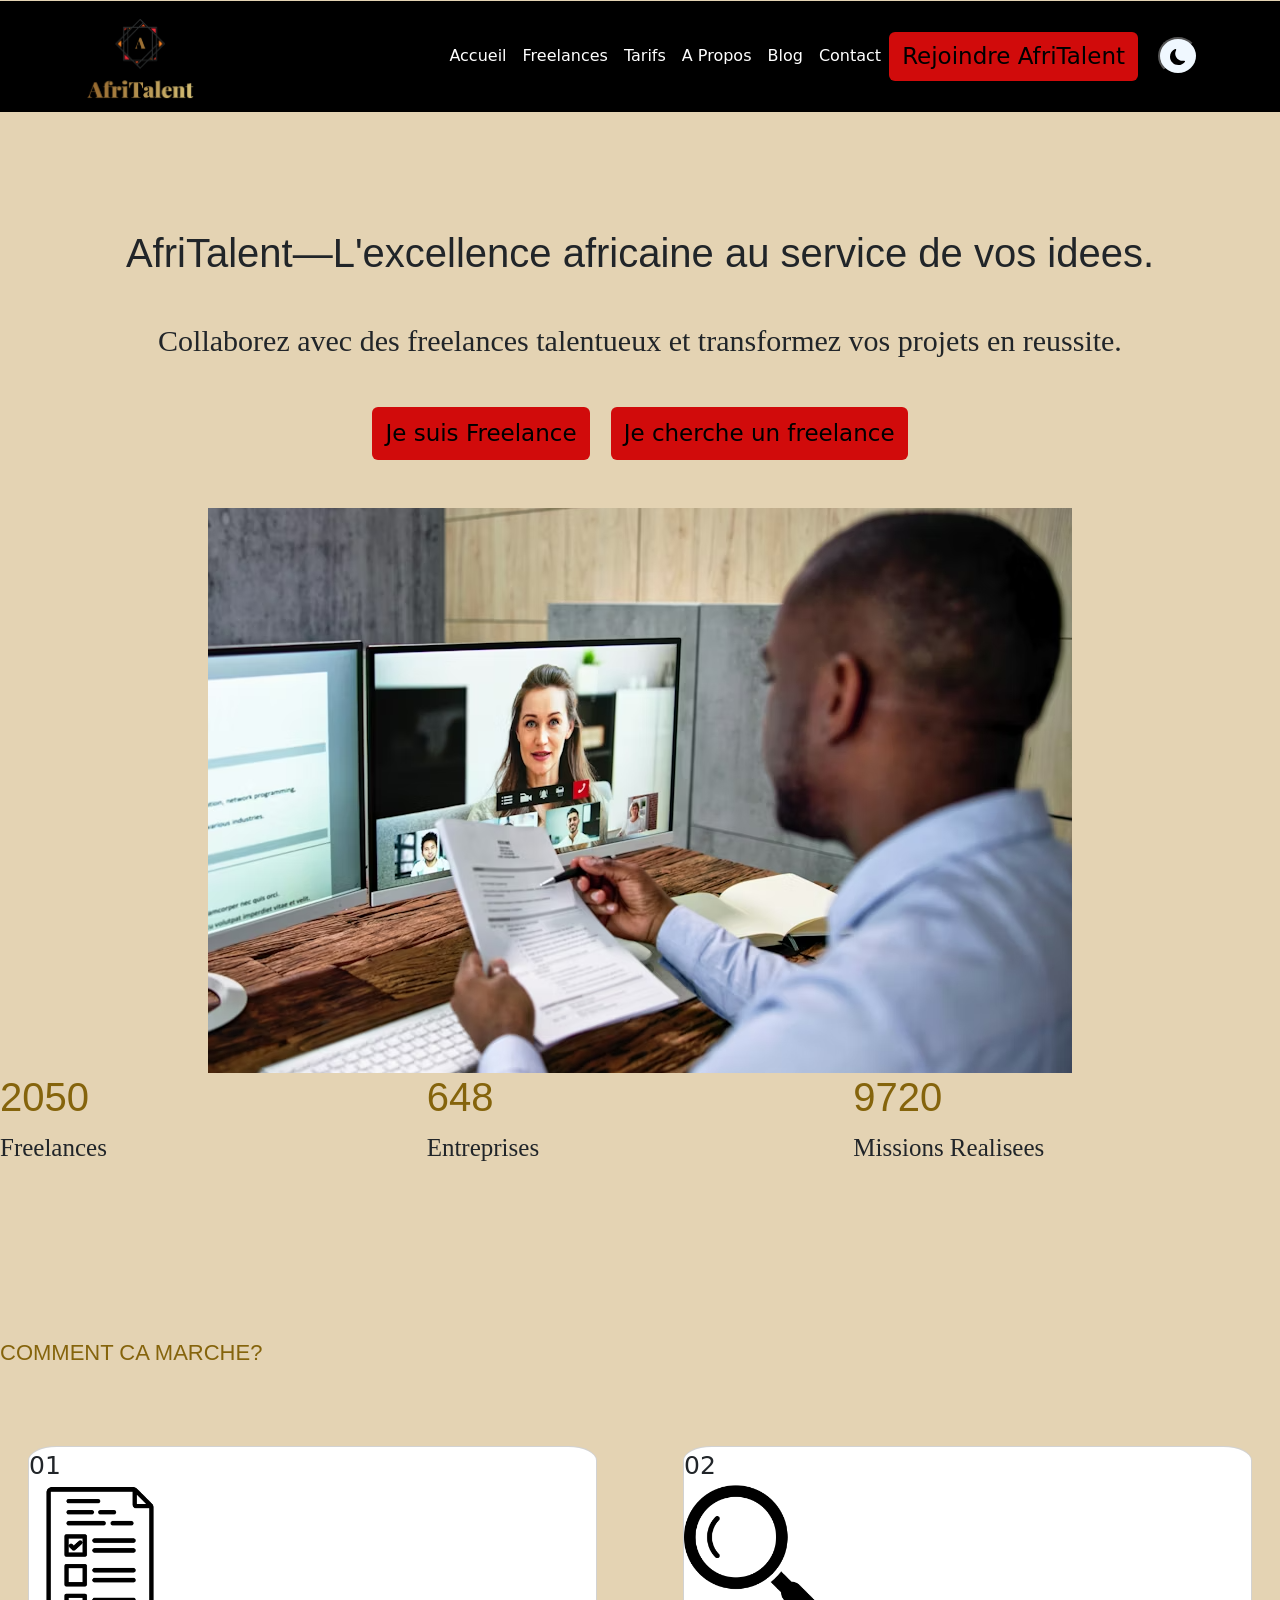
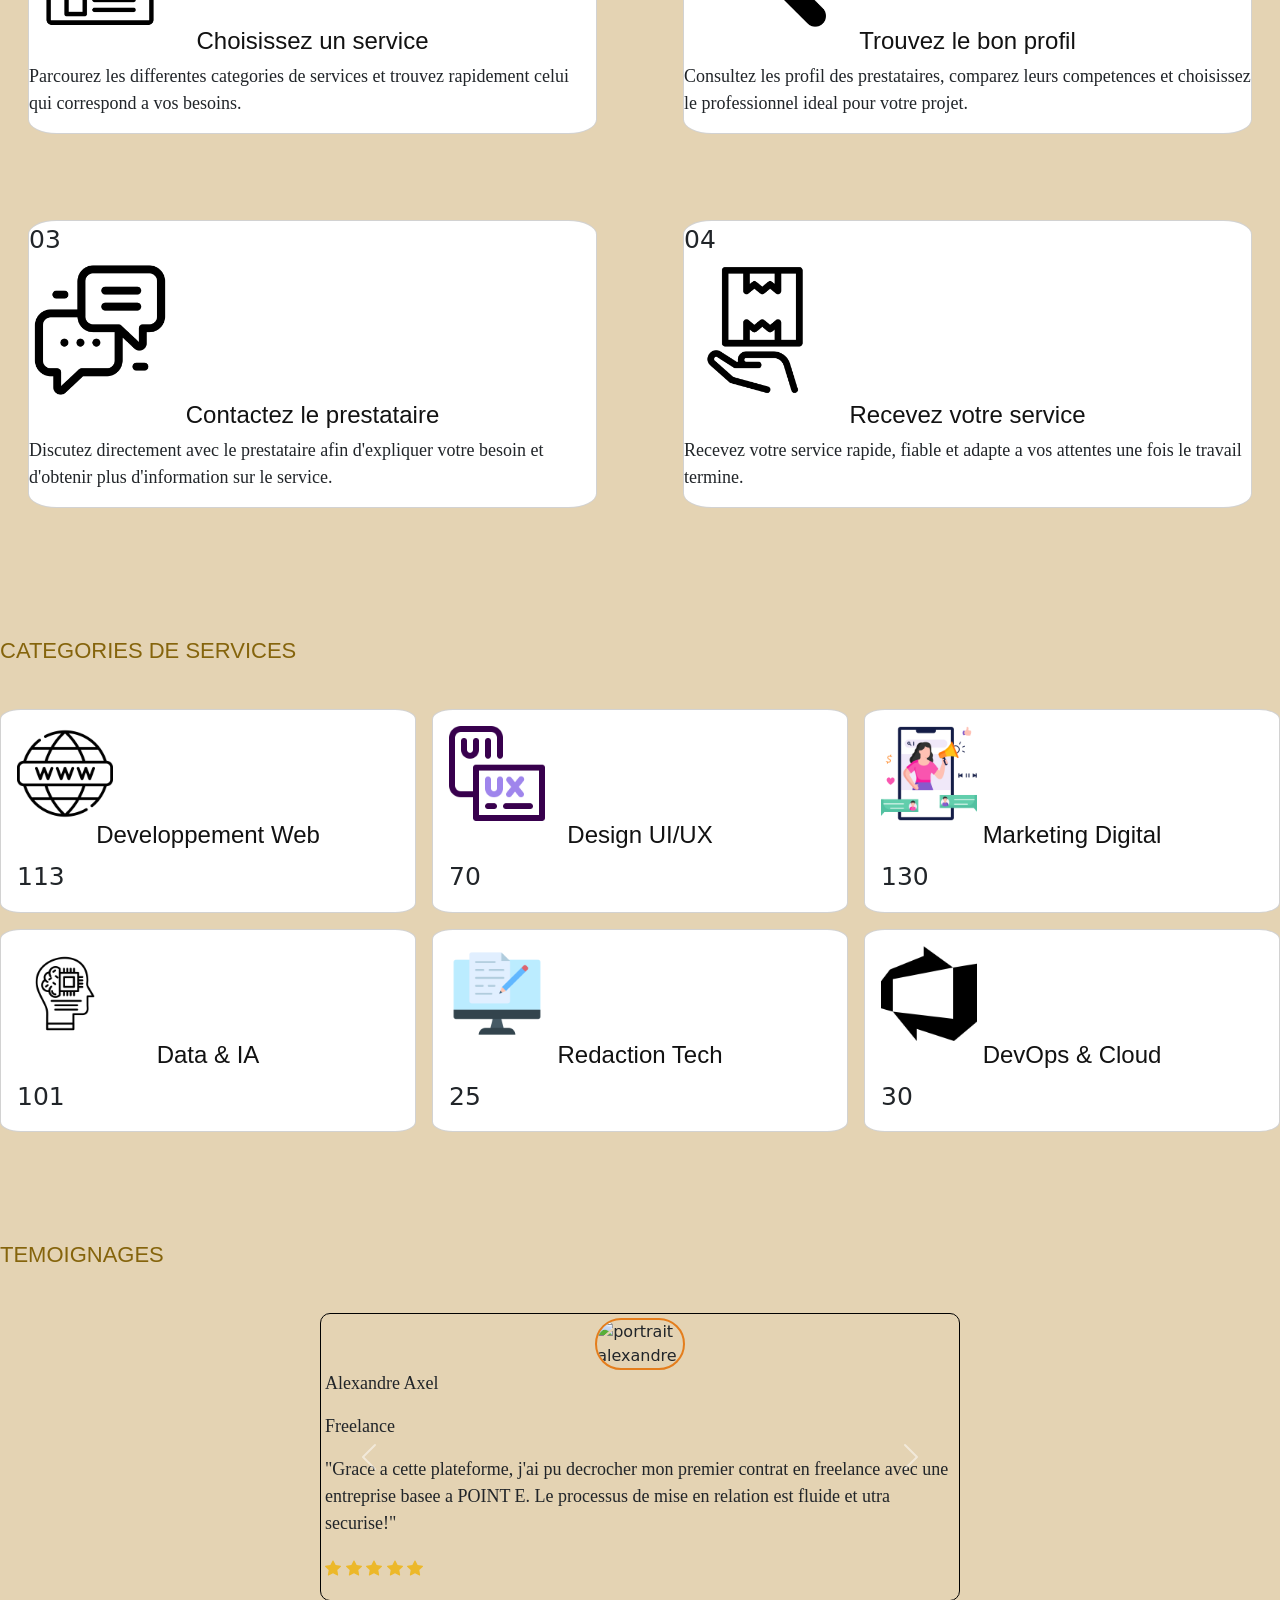
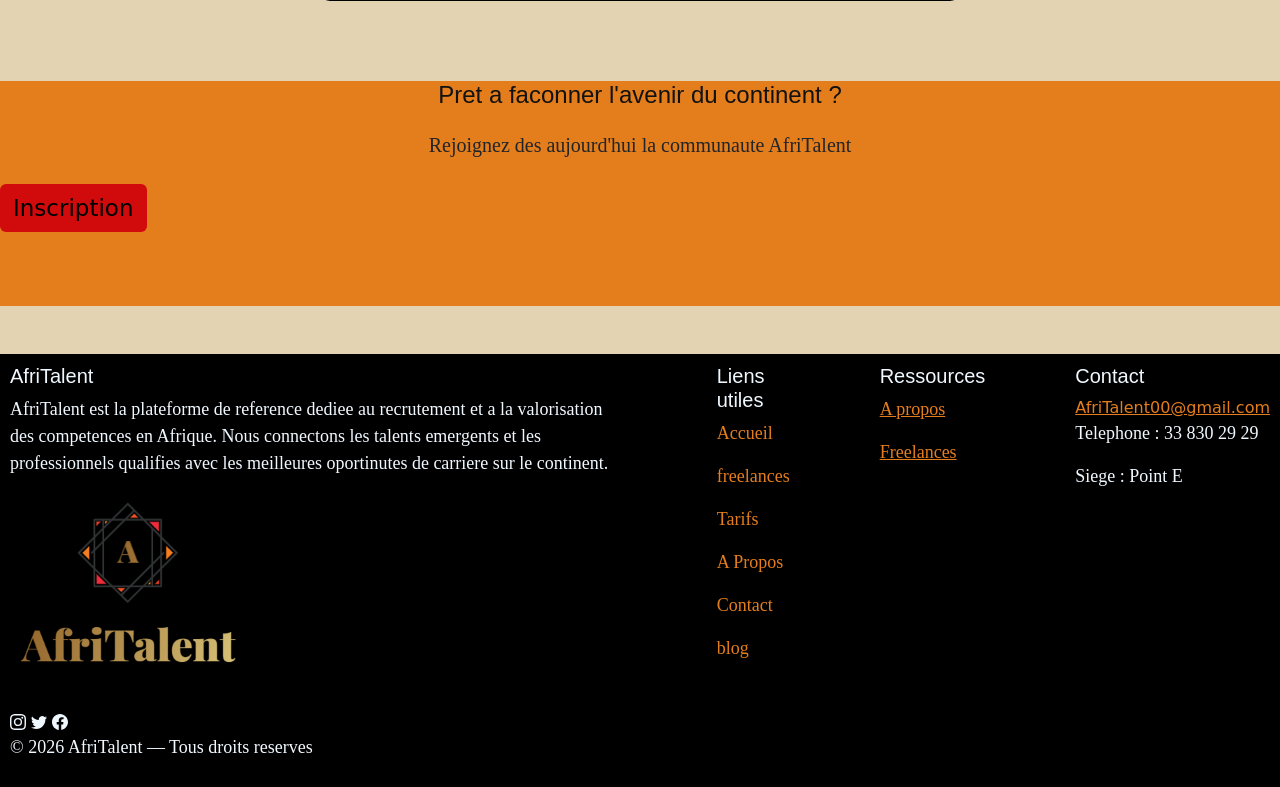
==== commit 98a4b201: "Finalisation : corrections responsive, optimisation du code et commentaires" ====
--- a/index.html
+++ b/index.html
@@ -19,7 +19,7 @@
         <!-- HEADER / NAVBAR -->
         <nav class="navbar navbar-expand-lg navbar-dark bg-black">
             <div class="container">
-                <a class="navbar-brand" href="index.html"><img src="Images/logoAFRI.png" class="logo" alt=""></a>
+                <a class="navbar-brand" href="index.html"><img src="Images/logoAFRI.png" class="logo" alt="Logo AfriTalent"></a>
                 <button class="navbar-toggler" type="button"
                         data-bs-toggle="collapse"
                         data-bs-target="#navMenu"
@@ -43,12 +43,12 @@
                 </div>
 
                 <div>  
-                    <button class="btn"   href="contact.html"><a class="aa" href="contact.html">Rejoindre AfriTalent</a></button>
+                    <a class="btn aa" href="contact.html">Rejoindre AfriTalent</a>
                 </div>
 
                 <div>
                     <button id="theme-toggle">
-                        <img id="theme-icon" src="Images/moon-fill (1).svg" alt="">
+                        <img id="theme-icon" src="Images/moon-fill.svg" alt="changement-theme">
                     </button>
                 </div>
             </div>
@@ -69,29 +69,31 @@
                 <h2 class="you mt-3">Collaborez avec des freelances talentueux et transformez vos projets en reussite.</h2>
             </div>
             <div class="yum mt-5">
-            <button class="btn  text-decoration-none py-2 " href="freelances.html"><a class="aa" href="freelances.html">Je suis Freelance</a></button>
-            <button class="btn  text-decoration-none py-2 ms-3" href="index.html"><a class="aa" href="contact.html">Je cherche un freelance</a></button>
+            <a class="btn aa text-decoration-none py-2" href="freelances.html">Je suis Freelance</a>
+            <a class="btn aa text-decoration-none py-2 ms-3" href="contact.html">Je cherche un freelance</a>
             </div>
 
             <div class="mt-5">
-                <div><img src="Images/photravail.png" class="imgn img-fluid" alt=""></div>
-                <div class="d-flex justify-content-around mt-5 align-items-center flex-grow-1">
-                    <div class="pp">
+                <div><img src="Images/photravail.png" class="imgn img-fluid" alt="Image freelance"></div>
+                <div class="d-flex  flex-grow-1">
+                    <div class="pp col-12 col-md-4">
                         <h2 class="counter" data-target="2500">0</h2>
                         <p>Freelances</p>
                     </div>
-                    <div class="pp">
+                    <div class="pp col-12 col-md-4">
                         <h2 class="counter" data-target="800">0</h2>
                         <p>Entreprises</p>
                     </div>
-                    <div class="pp">
+                    <div class="pp col-12 col-md-4">
                         <h2 class="counter" data-target="12000">0</h2>
-                        <P>Missions Realisees</P>
+                        <p>Missions Realisees</p>
                     </div>
                 </div>
             </div> 
 
         </section>
+
+        <!-- SECTION COMMENT CA MARCHE -->
 
         <section class="fade-in">
             <h3>COMMENT CA MARCHE? </h3>
@@ -100,7 +102,7 @@
                 <div>
                     <div class="card grid1 ">
                         <span>01</span>
-                        <img src="Images/service.png" class="w-25" alt="">
+                        <img src="Images/service.png" class="w-25" alt="Icon service">
                         <h4>Choisissez un service</h4>
                         <p>Parcourez les differentes categories de services et trouvez rapidement celui qui correspond a vos besoins. </p>
                     </div>
@@ -108,7 +110,7 @@
                 <div>
                     <div class="card  grid2 ">
                         <span>02</span>
-                        <img src="Images/recherche.png" class="w-25" alt="">
+                        <img src="Images/recherche.png" class="w-25" alt="icon recherche">
                         <h4>Trouvez le bon profil</h4>
                         <p>Consultez les profil des prestataires, comparez leurs competences et choisissez le professionnel ideal pour votre projet.</p>
                     </div>
@@ -116,7 +118,7 @@
                 <div>
                     <div class="card  grid3 ">
                         <span>03</span>
-                        <img src="Images/contact.png" class="w-25" alt="">
+                        <img src="Images/contact.png" class="w-25" alt="icon contact">
                         <h4>Contactez le prestataire</h4>
                         <p>Discutez directement avec le prestataire afin d'expliquer votre besoin et d'obtenir plus d'information sur le service.</p>
                     </div>
@@ -124,7 +126,7 @@
                 <div>
                     <div class="card  grid4 ">
                         <span>04</span>
-                        <img src="Images/recevoir.png" class="w-25" alt="">
+                        <img src="Images/recevoir.png" class="w-25" alt="icon service valide">
                         <h4>Recevez votre service</h4>
                         <p>Recevez votre service rapide, fiable et adapte a vos attentes une fois le travail termine.</p>
                     </div>
@@ -135,6 +137,8 @@
 
         </section>
 
+        <!-- SECTION CATEGORIES -->
+
         <section class=" cs fade-in mt-5">
 
             <h3>CATEGORIES DE SERVICES </h3>
@@ -142,7 +146,7 @@
             <div class="row g-3">
                 <div class="col-md-4">
                     <div class="card p-3">
-                        <img src="Images/devWeb.png" class="w-25" alt="">
+                        <img src="Images/devWeb.png" class="w-25" alt="icon dev web">
                         <h4>Developpement  Web</h4>
                         <span>113</span>
                     </div>
@@ -150,7 +154,7 @@
 
                 <div  class="col-md-4">
                     <div class="card p-3">
-                        <img src="Images/uiux.png" class="w-25" alt="">
+                        <img src="Images/uiux.png" class="w-25" alt="icon design uiux">
                         <h4>Design UI/UX</h4>
                         <span>70</span>
                     </div>
@@ -158,7 +162,7 @@
 
                 <div  class="col-md-4">
                     <div class="card p-3">
-                        <img src="Images/digital-marketing.png" class="w-25" alt="">
+                        <img src="Images/digital-marketing.png" class="w-25" alt="icon digital-marketing">
                         <h4>Marketing Digital</h4>
                         <span>130</span>
                     </div>
@@ -166,7 +170,7 @@
 
                 <div  class="col-md-4">
                     <div class="card p-3">
-                        <img src="Images/assistant-intelligent.png" class="w-25" alt="">
+                        <img src="Images/assistant-intelligent.png" class="w-25" alt="icon data et ia">
                         <h4>Data & IA</h4>
                         <span>101</span>
                     </div>
@@ -174,7 +178,7 @@
 
                 <div  class="col-md-4">
                     <div class="card p-3">
-                        <img src="Images/redTech.png" class="w-25" alt="">
+                        <img src="Images/redTech.png" class="w-25" alt="icon Redaction tech">
                         <h4>Redaction Tech</h4>
                         <span>25</span>
                     </div>
@@ -182,7 +186,7 @@
 
                 <div  class="col-md-4">
                     <div class="card p-3">
-                        <img src="Images/devCloud.png" class="w-25" alt="">
+                        <img src="Images/devCloud.png" class="w-25" alt="icon devOps">
                         <h4>DevOps & Cloud</h4>
                         <span>30</span>
                     </div>
@@ -191,6 +195,8 @@
             </div>
         </section>
 
+        <!-- SECTION TEMOIGNAGES -->
+
         <section class="fade-in">
 
             <h3>TEMOIGNAGES</h3>
@@ -200,7 +206,7 @@
 
                     
                         <div class="carousel-item active" data-bs-interval="10000">
-                            <img src="Images/pers1.jpg" class="d-block  " alt="">
+                            <img src="Images/pers1.jpg" class="d-block  " alt="portrait alexandre">
                             <p>Alexandre Axel</p>
                             <p>Freelance</p>
                             <p>"Grace a cette plateforme, j'ai pu decrocher mon premier contrat en freelance avec une entreprise basee a POINT E. Le processus de mise en relation est fluide et utra securise!"</p>
@@ -221,7 +227,7 @@
 </svg></p>
                         </div>
                         <div class="carousel-item " data-bs-interval="2000">
-                            <img src="Images/pers2.jpg" class="d-block" alt="...">
+                            <img src="Images/pers2.jpg" class="d-block" alt="portrait martin">
                             <p>Martin Nike</p>
                             <p>Entreprise</p>
                             <p>"Trouver des profils qualifies et disponibles a POINT E ou partout en Afrique est un veritable defi. Ce site nous a permis de recruter trois profils cles en un temps record."</p>
@@ -242,7 +248,7 @@
 </svg></p>
                         </div>
                         <div class="carousel-item " data-bs-interval="2000">
-                            <img src="Images/pers3.jpg" class="d-block " alt="...">
+                            <img src="Images/pers3.jpg" class="d-block " alt="portrait lara">
                             <p>Lara Garcia</p>
                             <p>Freelance</p>
                             <p>"Simple, rapide et efficace. Le meilleur endroit pour propulser sa carriere." </p>
@@ -263,10 +269,10 @@
 </svg></p>
                         </div>
                         <div class="carousel-item"  data-bs-interval="2000">
-                            <img src="Images/pers4.jpg" class="d-block " alt="">
+                            <img src="Images/pers4.jpg" class="d-block " alt="portrait ducobu">
                             <p>Ducobu babou</p>
                             <p>Entreprise</p>
-                            <p>"Plus de 40% de visibilite en un mois ! Mon portfolio n'avait jamais recu autant de visites. C'est la plateforme qui manquait pour mettre en avant le savoir-faire local.</p>
+                            <p>"Plus de 40% de visibilite en un mois ! Mon portfolio n'avait jamais recu autant de visites. C'est la plateforme qui manquait pour mettre en avant le savoir-faire local."</p>
                             <p> <svg xmlns="http://www.w3.org/2000/svg" width="16" height="16" fill="currentColor" class="bi bi-star-fill" viewBox="0 0 16 16">
   <path d="M3.612 15.443c-.386.198-.824-.149-.746-.592l.83-4.73L.173 6.765c-.329-.314-.158-.888.283-.95l4.898-.696L7.538.792c.197-.39.73-.39.927 0l2.184 4.327 4.898.696c.441.062.612.636.282.95l-3.522 3.356.83 4.73c.078.443-.36.79-.746.592L8 13.187l-4.389 2.256z"/>
 </svg>
@@ -296,16 +302,20 @@
             
         </section>
 
+        <!-- SECTION A L'ACTION -->
+
         <section class="ban fade-in mt-5">
 
             <div>
-                <h5>Pret a faconner l'avenir du continent ?</h5>
+                <h4>Pret a faconner l'avenir du continent ?</h4>
                 <p>Rejoignez des aujourd'hui la communaute AfriTalent</p>
-                <button class="btn bta "><a class="aa" href="tarifs.html">Inscription</a></button>
+                <a class="btn bta aa" href="tarifs.html">Inscription</a>
             </div>
             
         </section>
     </main>
+
+    <!-- FOOTER -->
 
     <footer class="mt-5">
         <!-- colonnes bootstrap -->
@@ -313,7 +323,7 @@
             <div>
                 <h5>AfriTalent</h5>
                 <p> AfriTalent est la plateforme de reference dediee au recrutement et a la valorisation des competences en Afrique. Nous connectons les talents emergents et les professionnels qualifies avec les meilleures oportinutes de carriere sur le continent.</p>
-                <img src="Images/logoAFRI.png" alt="">
+                <img src="Images/logoAFRI.png" alt="logo AfriTalent">
             </div>
 
             <div  class="oa">
--- a/css/style.css
+++ b/css/style.css
@@ -2,6 +2,8 @@
     padding: 0;
     margin: 0;
 }
+
+/* LES VARIABLES */
 :root{
     --main-bg-color: rgb(228, 211, 179);
     --main-h3-color: rgb(133, 100, 12);
@@ -14,15 +16,15 @@
     --footer-bg-color: black;
 }
 
-.container{
-    background-color: var(--secondory-color);
-}
+/* LES ETOILES */
 
 p svg{
     color: rgb(236, 184, 41);
 }
 
-@media screen and(max-width: 375px){
+/* LA RESPONSIVITE */
+
+@media screen and (max-width: 375px){
     h3{
         font-size: 18px;
     }
@@ -31,18 +33,18 @@
     }
    
 }
-@media screen and(max-width: 768px){
+@media screen and (max-width: 768px){
     h3{
         font-size: 20px;
     }
 }
-@media screen and(min-width: 992px){
+@media screen and (min-width: 1200px){
     h3{
         font-size: 22px;
     }
 }
 
-
+/* LE BODY */
 
 body{
 
@@ -50,28 +52,37 @@
     background-color: var(--main-bg-color);
     padding-top: 1px;
     width: 100%;
-    
 }   
+
+/* MEME POLICE POUR TOUS LES TITRES */
 
 body h1,h2,h3,h4,h5{
     font-family: var(--main-titre-fm);
 }
+
+/* MEME POLICE ET TAILLE POUR LES P  */
 
 body p{
     font-family: var(--main-p-fm);
     font-size: 18px;
 }
+
+/* POUR GERER LA TAILLE DES P QUI SE TROUVE SOUS LE COMPTEUR */
 .pp p{
     font-size: 25px;
 }
+
+/* LA TAILLE ET LA COULEUR DES COMPTEURS */
 
 .counter{
     color: var(--main-h3-color);
     font-size: 40px;
-    p{
+}
+.counter p{
         font-size: 40px;
     }
-}
+
+    /* LE NAVBAR */
 
 header{
     width: 100%;
@@ -81,17 +92,27 @@
     margin-top: 0;
     z-index: 7;
 }
+
+/* CHANGEMENT DE STYLE AU SCROLL */
 .navbar{
-     transition: all 0.3s ease-in-out;
-}
+     transition: all 0.3s ease-in-out; 
+     /* ANIME TOUS LES CHANGEMENTS DE STYLE EN 0.3S, AVEC UN DEMARRAGE ET UNE FIN EN DOUCEUR  */
+}
+
+/* POUR GERE LA TAILLE DU LOGO AFRITALENT */
+
 .logo{
     width: 9vw;
 }
+
+/* APPLIQUER LA MEME HAUTEUR A TOUTES LES SECTIONS */
 
 section{
     /* margin-top: var(--main-section-margin-top); */
     height: var(--main-section-height);
 }
+
+/* LA GESTION DU TOGGLE DARK MODE LIGHT MODE  */
 #theme-toggle{
     width: 40px;
     cursor: pointer;
@@ -101,27 +122,43 @@
     border-radius: 50%;
 }
 
+/* la couleur de "rejoindre afritalent" */
+
 .aa{
     color: black;
 }
+
+/* pour donner a toutes les a du html la meme couleurs */
+
 body a{
     color: var(--body-a-color);
 
 }
+
+/* pour donner a toutes les h3 du html la meme couleur et de l'espace en haut et en bas */
+
 body h3{
     color: var(--main-h3-color);
     margin-bottom: 2em;
     margin-top: 5em;
     
 }
+
+/* pour donner un effet survol et une legere ombre a la section categories  */
+
 .cs:hover{
     transform: translateY(10px);
     box-shadow: 0 10px 20px rgb(87, 83, 83);
 }
 
+/* pour donner la meme couleur a toues les h4 du html */
+
 body h4{
-    color: var(--main-h4-color);
-}
+    color: #121212;
+    text-align: center;
+}
+
+/* la position du h1 de la section hero */
 
 .woo{
     margin-top: 150px;
@@ -129,9 +166,13 @@
    text-align: center;
 }
 
+/* espace du haut pour la sections notre histoire */
+
 .dd{
     margin-top: 200px;
 }
+
+/* pour gerer la taille carousel par rapports a la largeur  */
 
 #carouselExampleAutoplaying{
     /* height: 10em; */
@@ -143,6 +184,8 @@
     margin-bottom: 5em;
 }
 
+/* pour gerer les images de chaque carte dans temmoignage */
+
 .carousel img{
     margin: 0 auto;
     width: 7vw;
@@ -150,36 +193,51 @@
     border: 2px solid  rgb(228, 125, 28) ;
     border-radius: 30px;
 }
+
+/* pour gere les h2 qui se trouve span */
+
 span, h2{
     font-size: 25px;
 }
 
+/* pour gerer le bandeau avant le footer */
+
 .ban{
     background-color: rgb(228, 125, 28) ;
-    height: 20vhh;
+    height: 25vh;
     width: 100%;
     
 }
+
+/* H5 du bandeau */
 .ban h5{
     font-size: 29px;
    text-align: center;
 }
+
+/* p du bandeau */
 .ban p{
    text-align: center;
     margin-top: 1em;
     font-size: 20px;
 }
 
+/* pour gerer tous les boutons du code html */
+
 .btn{
     background-color:  rgb(209, 11, 11);
     color: black;
     font-size: 23px;
 }
 
+/* pour la getion unique du bouton prescription */
+
 .bta{
     margin-top: 8px;   
     position: center;
 }
+
+/* gere le footer */
 
 footer{
     background-color: var(--footer-bg-color);
@@ -189,11 +247,15 @@
 
 }
 
+/* pour le gestion globale des div du footer */
+
 .disp{
     display: flex;
     gap: 90px;
     margin-bottom: 2em;
 }
+
+/* pour gerer le bouton de filtrage*/
 
 #free{
     width: 20vh;
@@ -202,6 +264,8 @@
     margin-left: 38em;
 }
 
+/* pour gerer tous les images du code html */
+
 .img{
     height: 350px;
     width: 100%;
@@ -209,10 +273,14 @@
     object-position: top;
 }
 
+/* pour le h3 des tarifs */
+
 .tata{
     margin-top: 200px;
 }
 
+
+/* pour gerer les div du formulaires */
 .dop{
     margin-top: 100px;
     display: flex;
@@ -220,18 +288,28 @@
     width: 100%;
     font-size: 15px;
 }
-.iop input,select,textarea{
+
+/* les champs du formulaires de contact */
+
+.iop input, .iop select, .iop textarea{
     width: 40vw;
     height: 10vh;
     border-radius: 10px;
 }
 
-.oa div,p,a{
+/* les liens du footer */
+
+.oa div,.oa p, .oa a{
     text-decoration: none;
 }
+
+/* la largeur du accodion du footer */
+ 
 .oui{
     width: 60vw;
 }
+
+/* les cartes */
 
 .card2{
    height: 500px;
@@ -241,12 +319,16 @@
     padding: 3px;
 }
 
+/* nos valeurs */
 
 .ouba{
     display: flex;
     gap: 50px;
     margin-top: 3em;
 }
+
+/* pour gerer l'emplacement du compteurs dans a propos */
+
 .dora{
     display: flex;
     gap: 50px;
@@ -256,16 +338,24 @@
     font-size: 30px;
     margin-top: 0;
 }
+
+/* 1er sections de a propos */
+
 .dflex{
     display: flex;
     gap: 40px;
     
 }
+
+/* image du hero */
+
 .imgn{
     display: block;
     margin-left: auto;
     margin-right: auto;
 }
+
+/* h2 section hero */
 
 .you{
     font-family: var(--main-p-fm);
@@ -273,17 +363,26 @@
     /* color: rgb(41, 42, 43); */
     text-align: center;
 }
+
+/* les 2 boutons cta du section hero */
+
 .yum{
    text-align: center;
 }
 
+
 .cent{
     text-align: center;
 
 }
+
+/* gerer les cartes */
+
 .card{
     border-radius: 5%;
 }
+
+/* Style Bento grid*/
 
 .grid{
     display: grid;
@@ -321,23 +420,24 @@
     grid-column: span 1;
     grid-row: span 1;
 }
-/* le toggle */
+/* /* le bouton dark/light mode */ 
 .dark-mode{
     background-color: #121212;
     color: white;
-    .carousel{
+    
+}
+.dark-mode .carousel{
         border: 1px solid var(--body-a-color);
         border-radius: 10px;
         padding: 4px;
     }
-    .woo{
+
+.mmm{
+    height: 95vh;
+}
+.dark-mode .woo, .dark-mode .you{
         color: rgb(230, 193, 126);
     }
-    .you{
-        color: rgb(230, 193, 126);
-    }
-    
-}
 
 /* SCROLL */
 .navbar-scroll {
@@ -345,6 +445,9 @@
     box-shadow: 0 2px 10px rgb(0,0,0,0.2);
     padding: 5px 0;
 }
+
+/* le bouton back to top pour un retour en haut de la page  */
+
 #backtotop{
     position: fixed;
     bottom: 20px;
@@ -353,6 +456,8 @@
     background-color: #121212;
     color: white;
 }
+
+/* les sections qui apparaissent en fondues */
 .fade-in {
     opacity: 0;
     transform: translateY(30px);
@@ -362,4 +467,20 @@
 .fade-in.show{
     opacity: 1;
     transform: translateY(0);
+}
+
+/* signaler un erreur si les champs sont vide */
+
+.error{
+    color: #ff3333;
+    display: block;
+    font-size: 14px;
+    /* margin-top: 5px; */
+}
+
+/* message enoyer avec succes dans le formulaires */
+
+#successMessage{
+    color: green;
+
 }
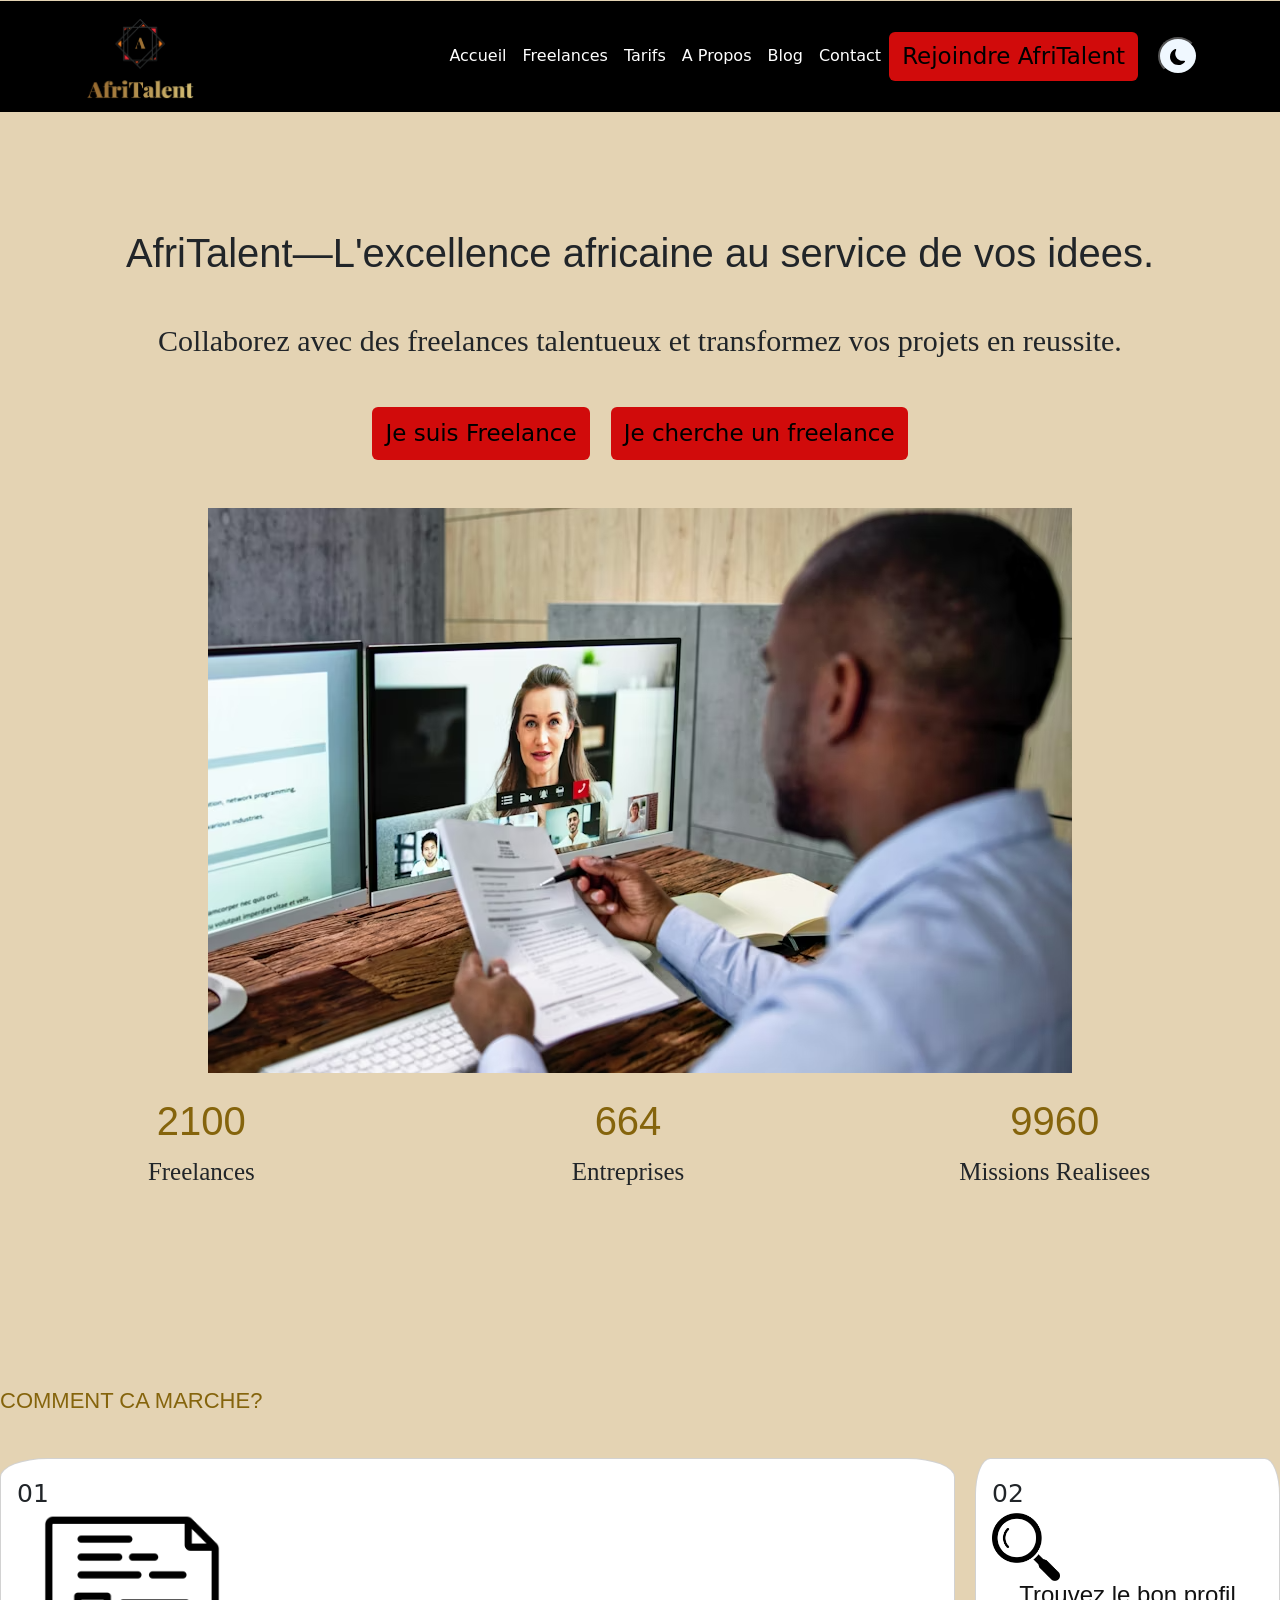
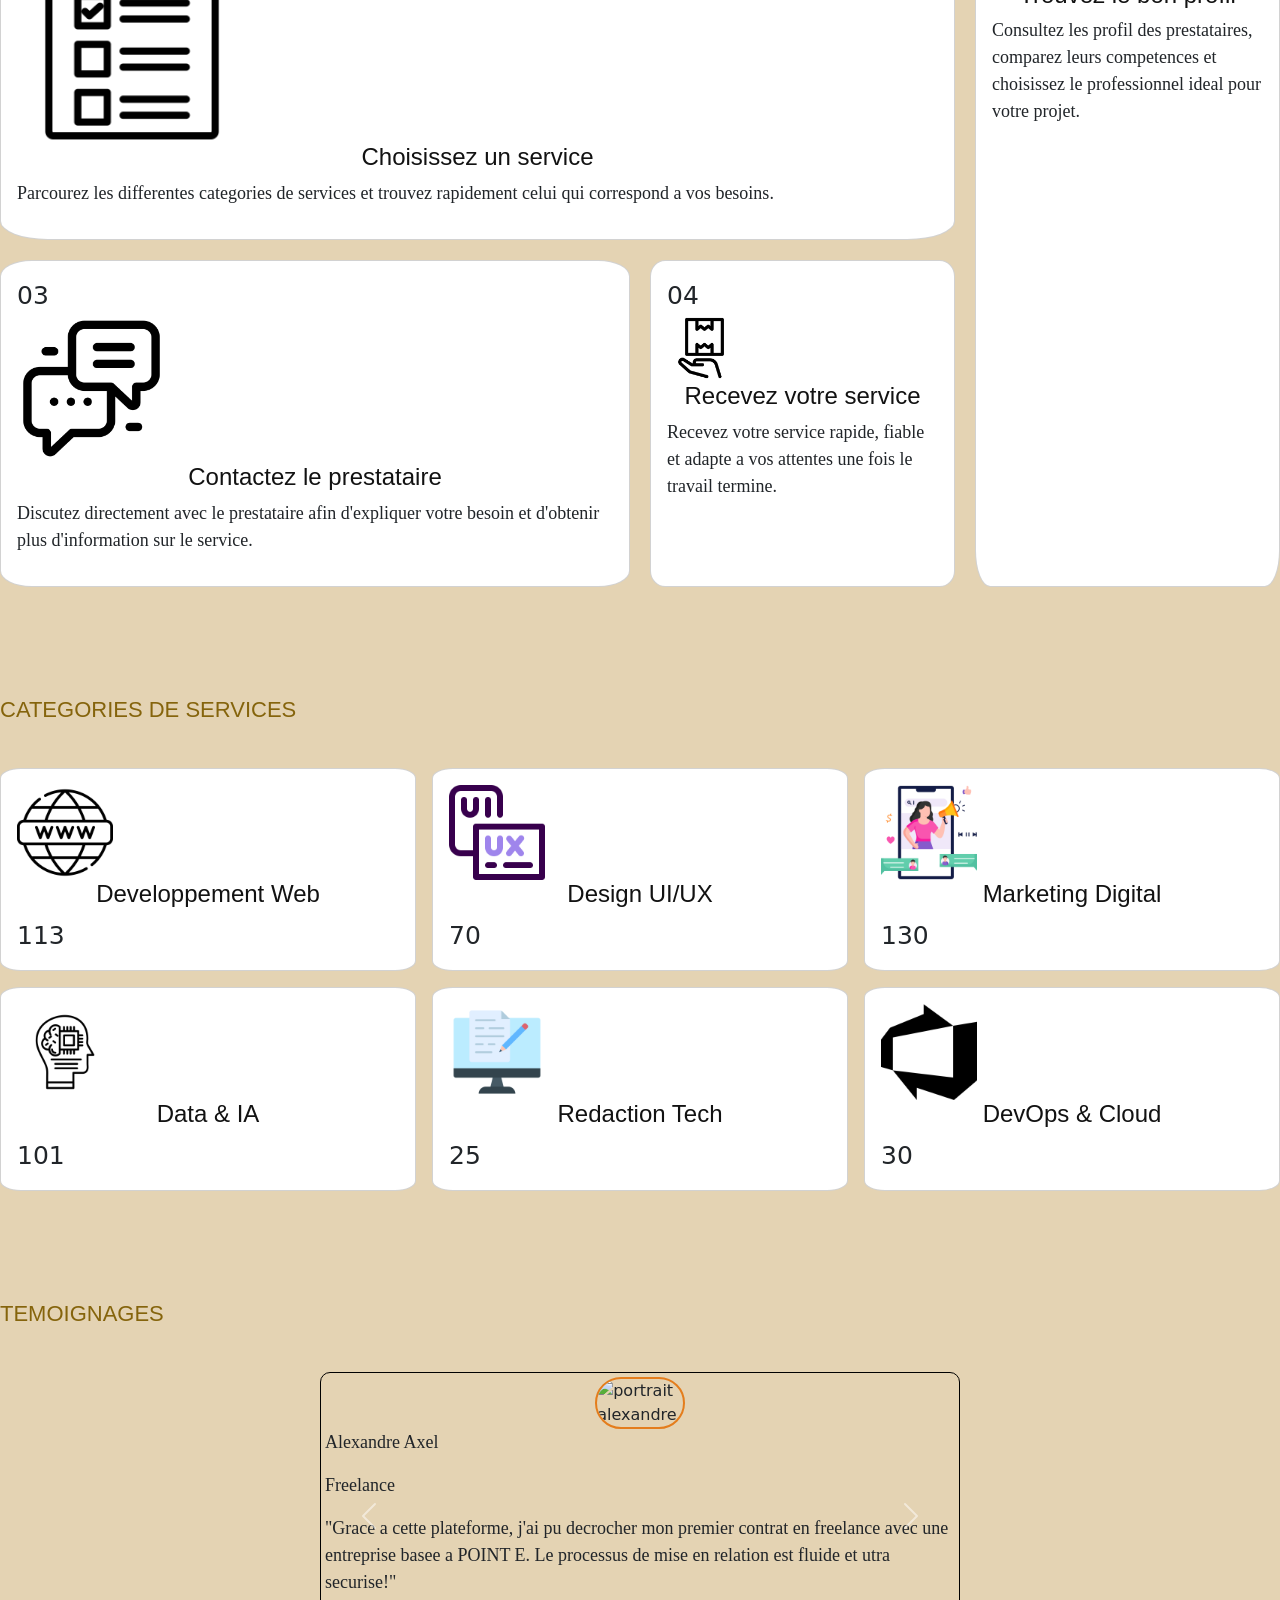
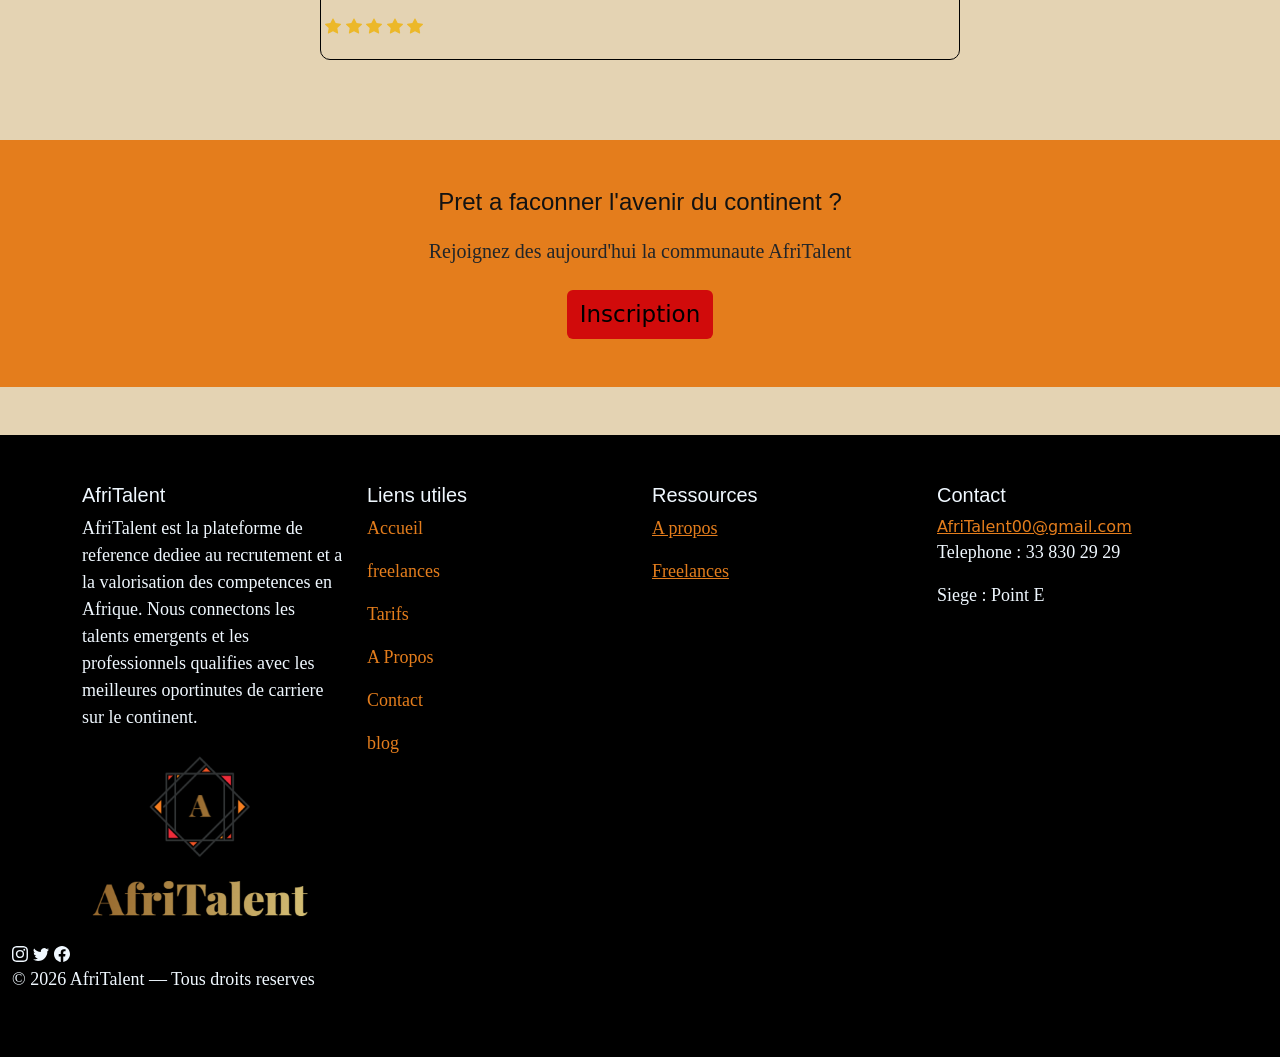
==== commit e7ddadef: "Déploiement : GitHub Pages activé, README finalisé et présentation PowerPoint ajoutee" ====
--- a/index.html
+++ b/index.html
@@ -40,10 +40,11 @@
                         <li class="nav-item"><a class="nav-link active" href="contact.html">Contact</a></li>
                         
                     </ul>
-                </div>
-
-                <div>  
-                    <a class="btn aa" href="contact.html">Rejoindre AfriTalent</a>
+
+                </div>
+
+                <div class="bbl">  
+                    <a class="btn aa " href="contact.html">Rejoindre AfriTalent</a>
                 </div>
 
                 <div>
@@ -75,16 +76,16 @@
 
             <div class="mt-5">
                 <div><img src="Images/photravail.png" class="imgn img-fluid" alt="Image freelance"></div>
-                <div class="d-flex  flex-grow-1">
-                    <div class="pp col-12 col-md-4">
+                <div class="row w-100 justify-content-center text-center mt-4">
+                    <div class="pp col-12 col-md-4 text-center mb-4">
                         <h2 class="counter" data-target="2500">0</h2>
                         <p>Freelances</p>
                     </div>
-                    <div class="pp col-12 col-md-4">
+                    <div class="pp col-12 col-md-4 text-center mb-4">
                         <h2 class="counter" data-target="800">0</h2>
                         <p>Entreprises</p>
                     </div>
-                    <div class="pp col-12 col-md-4">
+                    <div class="pp col-12 col-md-4 text-center mb-4">
                         <h2 class="counter" data-target="12000">0</h2>
                         <p>Missions Realisees</p>
                     </div>
@@ -98,40 +99,31 @@
         <section class="fade-in">
             <h3>COMMENT CA MARCHE? </h3>
 
-            <div  class="row grid g-3">
-                <div>
-                    <div class="card grid1 ">
-                        <span>01</span>
-                        <img src="Images/service.png" class="w-25" alt="Icon service">
-                        <h4>Choisissez un service</h4>
-                        <p>Parcourez les differentes categories de services et trouvez rapidement celui qui correspond a vos besoins. </p>
-                    </div>
-                </div>
-                <div>
-                    <div class="card  grid2 ">
-                        <span>02</span>
-                        <img src="Images/recherche.png" class="w-25" alt="icon recherche">
-                        <h4>Trouvez le bon profil</h4>
-                        <p>Consultez les profil des prestataires, comparez leurs competences et choisissez le professionnel ideal pour votre projet.</p>
-                    </div>
-                </div>
-                <div>
-                    <div class="card  grid3 ">
-                        <span>03</span>
-                        <img src="Images/contact.png" class="w-25" alt="icon contact">
-                        <h4>Contactez le prestataire</h4>
-                        <p>Discutez directement avec le prestataire afin d'expliquer votre besoin et d'obtenir plus d'information sur le service.</p>
-                    </div>
-                </div>
-                <div>
-                    <div class="card  grid4 ">
-                        <span>04</span>
-                        <img src="Images/recevoir.png" class="w-25" alt="icon service valide">
-                        <h4>Recevez votre service</h4>
-                        <p>Recevez votre service rapide, fiable et adapte a vos attentes une fois le travail termine.</p>
-                    </div>
-                </div>
-
+            <div  class=" grid g-3">
+                <div class="card grid1 p-3">
+                    <span>01</span>
+                    <img src="Images/service.png" class="w-25" alt="Icon service">
+                    <h4>Choisissez un service</h4>
+                    <p>Parcourez les differentes categories de services et trouvez rapidement celui qui correspond a vos besoins. </p>
+                </div>
+                <div class="card  grid2 p-3">
+                    <span>02</span>
+                    <img src="Images/recherche.png" class="w-25" alt="icon recherche">
+                    <h4>Trouvez le bon profil</h4>
+                    <p>Consultez les profil des prestataires, comparez leurs competences et choisissez le professionnel ideal pour votre projet.</p>
+                </div>
+                <div class="card  grid3 p-3">
+                    <span>03</span>
+                    <img src="Images/contact.png" class="w-25" alt="icon contact">
+                    <h4>Contactez le prestataire</h4>
+                    <p>Discutez directement avec le prestataire afin d'expliquer votre besoin et d'obtenir plus d'information sur le service.</p>
+                 </div>
+                <div class="card  grid4 p-3">
+                    <span>04</span>
+                    <img src="Images/recevoir.png" class="w-25" alt="icon service valide">
+                    <h4>Recevez votre service</h4>
+                    <p>Recevez votre service rapide, fiable et adapte a vos attentes une fois le travail termine.</p>
+                </div>
             </div>
 
 
@@ -304,9 +296,9 @@
 
         <!-- SECTION A L'ACTION -->
 
-        <section class="ban fade-in mt-5">
-
-            <div>
+        <section class="ban fade-in mt-5 container-fluid">
+
+            <div class="container text-center py-5">
                 <h4>Pret a faconner l'avenir du continent ?</h4>
                 <p>Rejoignez des aujourd'hui la communaute AfriTalent</p>
                 <a class="btn bta aa" href="tarifs.html">Inscription</a>
@@ -317,45 +309,46 @@
 
     <!-- FOOTER -->
 
-    <footer class="mt-5">
+    <footer class="container-fluid py-5 bg-black mt-5">
         <!-- colonnes bootstrap -->
-        <div  class="disp d-flex ">
-            <div>
-                <h5>AfriTalent</h5>
-                <p> AfriTalent est la plateforme de reference dediee au recrutement et a la valorisation des competences en Afrique. Nous connectons les talents emergents et les professionnels qualifies avec les meilleures oportinutes de carriere sur le continent.</p>
-                <img src="Images/logoAFRI.png" alt="logo AfriTalent">
-            </div>
-
-            <div  class="oa">
-                <h5>Liens utiles</h5>
-                <div>
+        <div  class="container">
+            <div class="row">
+                <div class="col-12 mb-4 col-md-3">
+                    <h5>AfriTalent</h5>
+                    <p> AfriTalent est la plateforme de reference dediee au recrutement et a la valorisation des competences en Afrique. Nous connectons les talents emergents et les professionnels qualifies avec les meilleures oportinutes de carriere sur le continent.</p>
+                    <img src="Images/logoAFRI.png" alt="logo AfriTalent">
+                </div>
+
+                <div  class="oa col-12 mb-4 col-md-3">
+                    <h5>Liens utiles</h5>
+                    <div>
+                        
+                            <p><a href="index.html">Accueil</a></p>
+                            <p><a href="freelances.html">freelances</a></p>
+                            <p><a href="tarifs.html">Tarifs</a></p>
+                            <p><a href="about.html">A Propos</a></p>
+                            <p><a href="contact.html">Contact</a></p>
+                            <p><a href="index.html">blog</a></p>
+                        
+                    </div>
+                </div>
+
+                <div class="col-12 mb-4 col-md-3">
+                    <h5>Ressources</h5>
                     
-                        <p><a href="index.html">Accueil</a></p>
-                        <p><a href="freelances.html">freelances</a></p>
-                        <p><a href="tarifs.html">Tarifs</a></p>
-                        <p><a href="about.html">A Propos</a></p>
-                        <p><a href="contact.html">Contact</a></p>
-                        <p><a href="index.html">blog</a></p>
+                        <p><a href="about.html">A propos</a></p>
+                        <p><a href="freelances.html">Freelances</a></p>
+
                     
                 </div>
-            </div>
-
-            <div>
-                <h5>Ressources</h5>
-                
-                    <p><a href="about.html">A propos</a></p>
-                    <p><a href="freelances.html">Freelances</a></p>
-
-                
-            </div>
-
-            <div>
-                <h5>Contact</h5>
-                <a href="email">AfriTalent00@gmail.com</a>
-                <p>Telephone : 33 830 29 29</p>
-                <p>Siege : Point E</p>
-            </div>
-        
+
+                <div class="col-12 mb-4 col-md-3">
+                    <h5>Contact</h5>
+                    <a href="email">AfriTalent00@gmail.com</a>
+                    <p>Telephone : 33 830 29 29</p>
+                    <p>Siege : Point E</p>
+                </div>
+            </div>
         </div>
         <div>
             <svg xmlns="http://www.w3.org/2000/svg" width="16" height="16" fill="currentColor" class="bi bi-instagram" viewBox="0 0 16 16">
--- a/css/style.css
+++ b/css/style.css
@@ -31,6 +31,12 @@
     p{
         font-size: 10px;
     }
+    .bbl{
+        width: 5vw;
+    }
+    .bbl a{
+        font-size: 15px;
+    }
    
 }
 @media screen and (max-width: 768px){
@@ -42,6 +48,36 @@
     h3{
         font-size: 22px;
     }
+   .grid{
+    display: grid;
+    grid-template-columns: repeat(4,1fr);
+    gap: 20px;
+    width: 100%;
+   }
+   /* .grid1, .grid2, .grid3, .grid4{
+    grid-column: auto;
+    grid-row: auto;
+    width: 100%; */
+   /* }*/
+
+   .grid1{
+    grid-column: span 3;
+    grid-row: span 2;
+   }
+   .grid2{
+    grid-column: span 1;
+    grid-row: span 3;
+   }
+   .grid3{
+    grid-column: span 2;
+    grid-row: span 1;
+   }
+   .grid4{
+    grid-column: span 1;
+    grid-row: span 1;
+   }
+
+   
 }
 
 /* LE BODY */
@@ -52,7 +88,9 @@
     background-color: var(--main-bg-color);
     padding-top: 1px;
     width: 100%;
-}   
+    
+} 
+
 
 /* MEME POLICE POUR TOUS LES TITRES */
 
@@ -204,7 +242,7 @@
 
 .ban{
     background-color: rgb(228, 125, 28) ;
-    height: 25vh;
+    /* height: 25vh; */
     width: 100%;
     
 }
@@ -242,26 +280,19 @@
 footer{
     background-color: var(--footer-bg-color);
     color: aliceblue;
-    padding: 10px;
-    width: 100%;
 
 }
 
 /* pour le gestion globale des div du footer */
 
-.disp{
-    display: flex;
-    gap: 90px;
-    margin-bottom: 2em;
-}
 
 /* pour gerer le bouton de filtrage*/
 
 #free{
+    margin: auto;
     width: 20vh;
     margin-top: 200px;
     margin-bottom: 60px;
-    margin-left: 38em;
 }
 
 /* pour gerer tous les images du code html */
@@ -385,41 +416,40 @@
 /* Style Bento grid*/
 
 .grid{
-    display: grid;
-    grid-template-columns: repeat(2,1fr); 
-    gap: 70px;
-    width: 100%;
-    border-radius: 50%;
-    padding: 20px;
-    margin: 0;
-    align-items: start;
+    /* display: grid;
+    grid-template-columns: repeat(4,1fr); 
+    gap: 70px; */
+    width: 100%;
+    /* border-radius: 50%;
+    padding: 20px; */
     margin: 0 auto;
+    /* align-items: start;
+    margin: 0 auto; */
 }
 .grid{
     border-radius: 25px;
-    padding: 20px;
-}
-.grid1{
-    /* height: 50%; */
+}
+/* .grid1{
+    height: 50%;
     grid-column: span 2;
     grid-row: span 2;
 }
 .grid2{
-    /* height: 20%; */
+    height: 20%;
     grid-column: span 2;
     grid-row: span 1;
 }
 .grid3{
-    /* height: 15%; */
+    height: 15%;
     grid-column: span 1;
     grid-row: span 2;
 }
 
 .grid4{
-    /* height: 20%; */
+    height: 20%;
     grid-column: span 1;
     grid-row: span 1;
-}
+} */
 /* /* le bouton dark/light mode */ 
 .dark-mode{
     background-color: #121212;
@@ -483,4 +513,5 @@
 #successMessage{
     color: green;
 
-}+}
+
